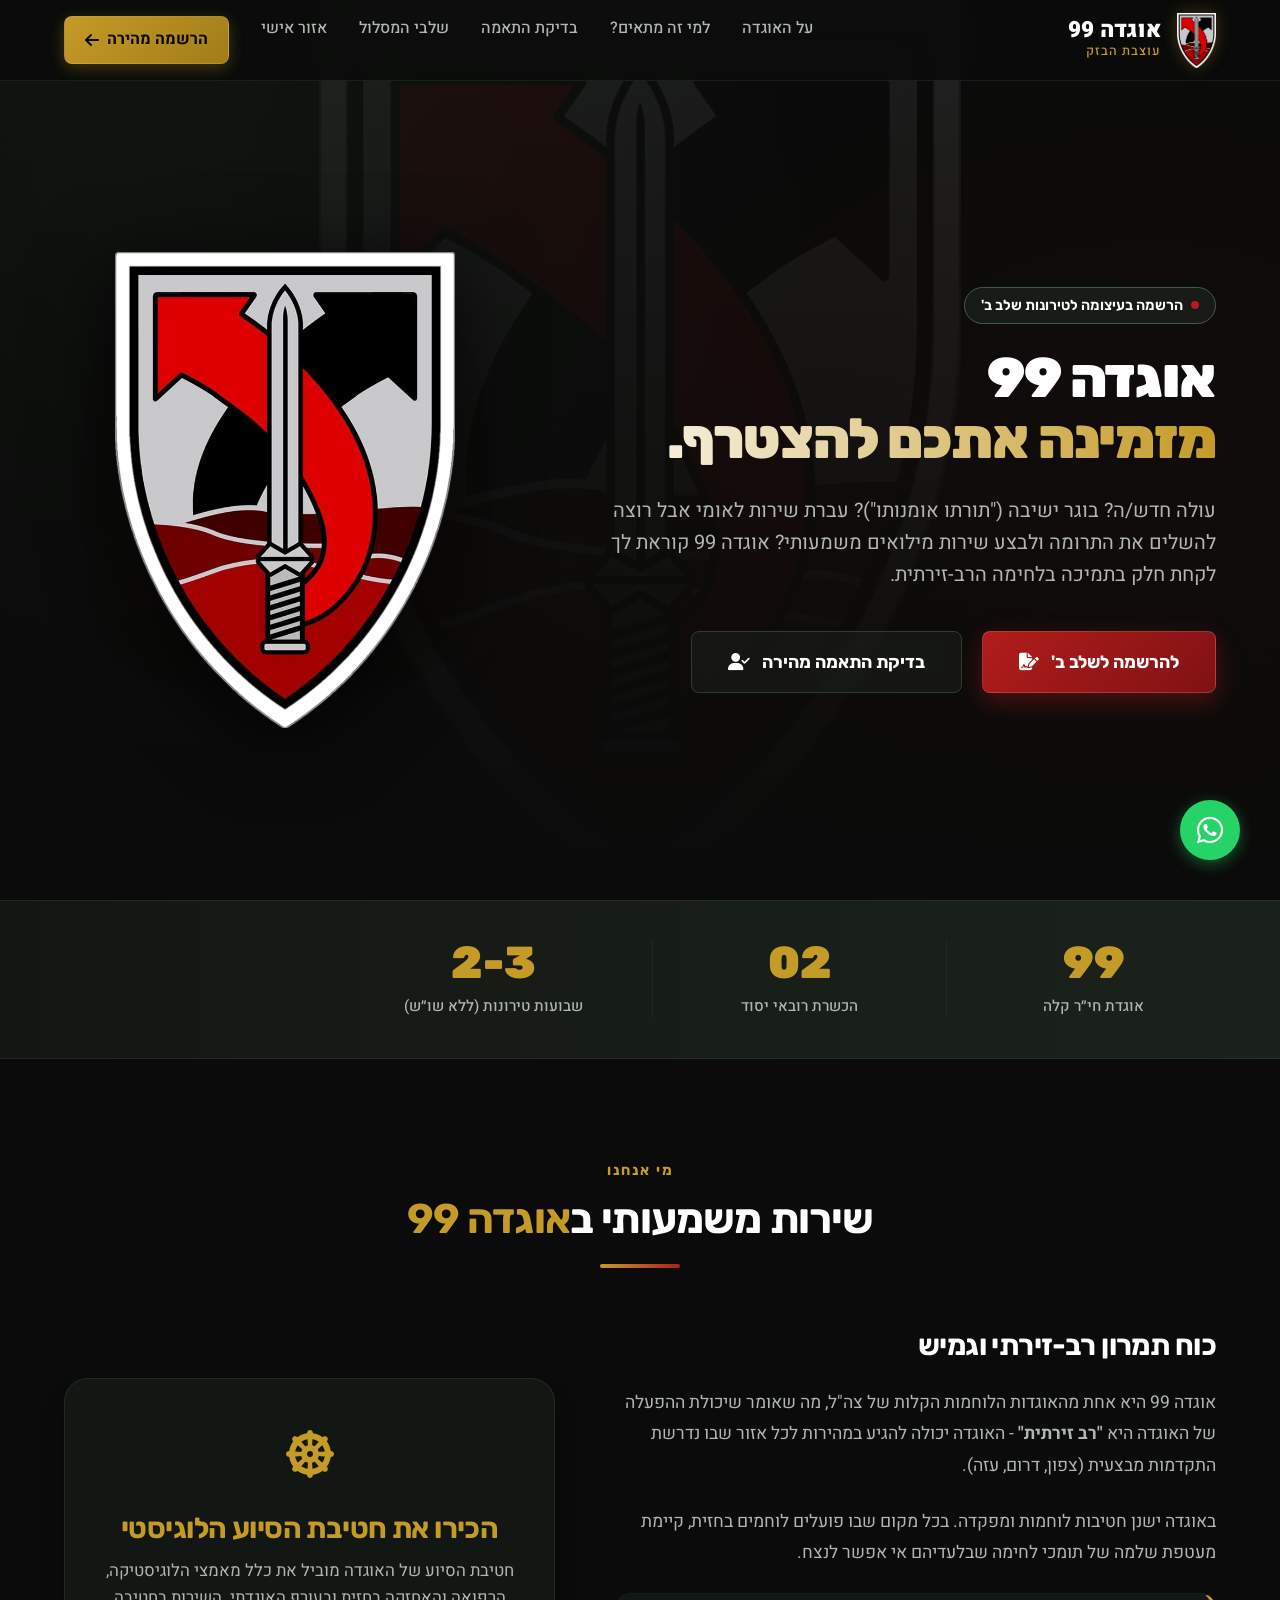
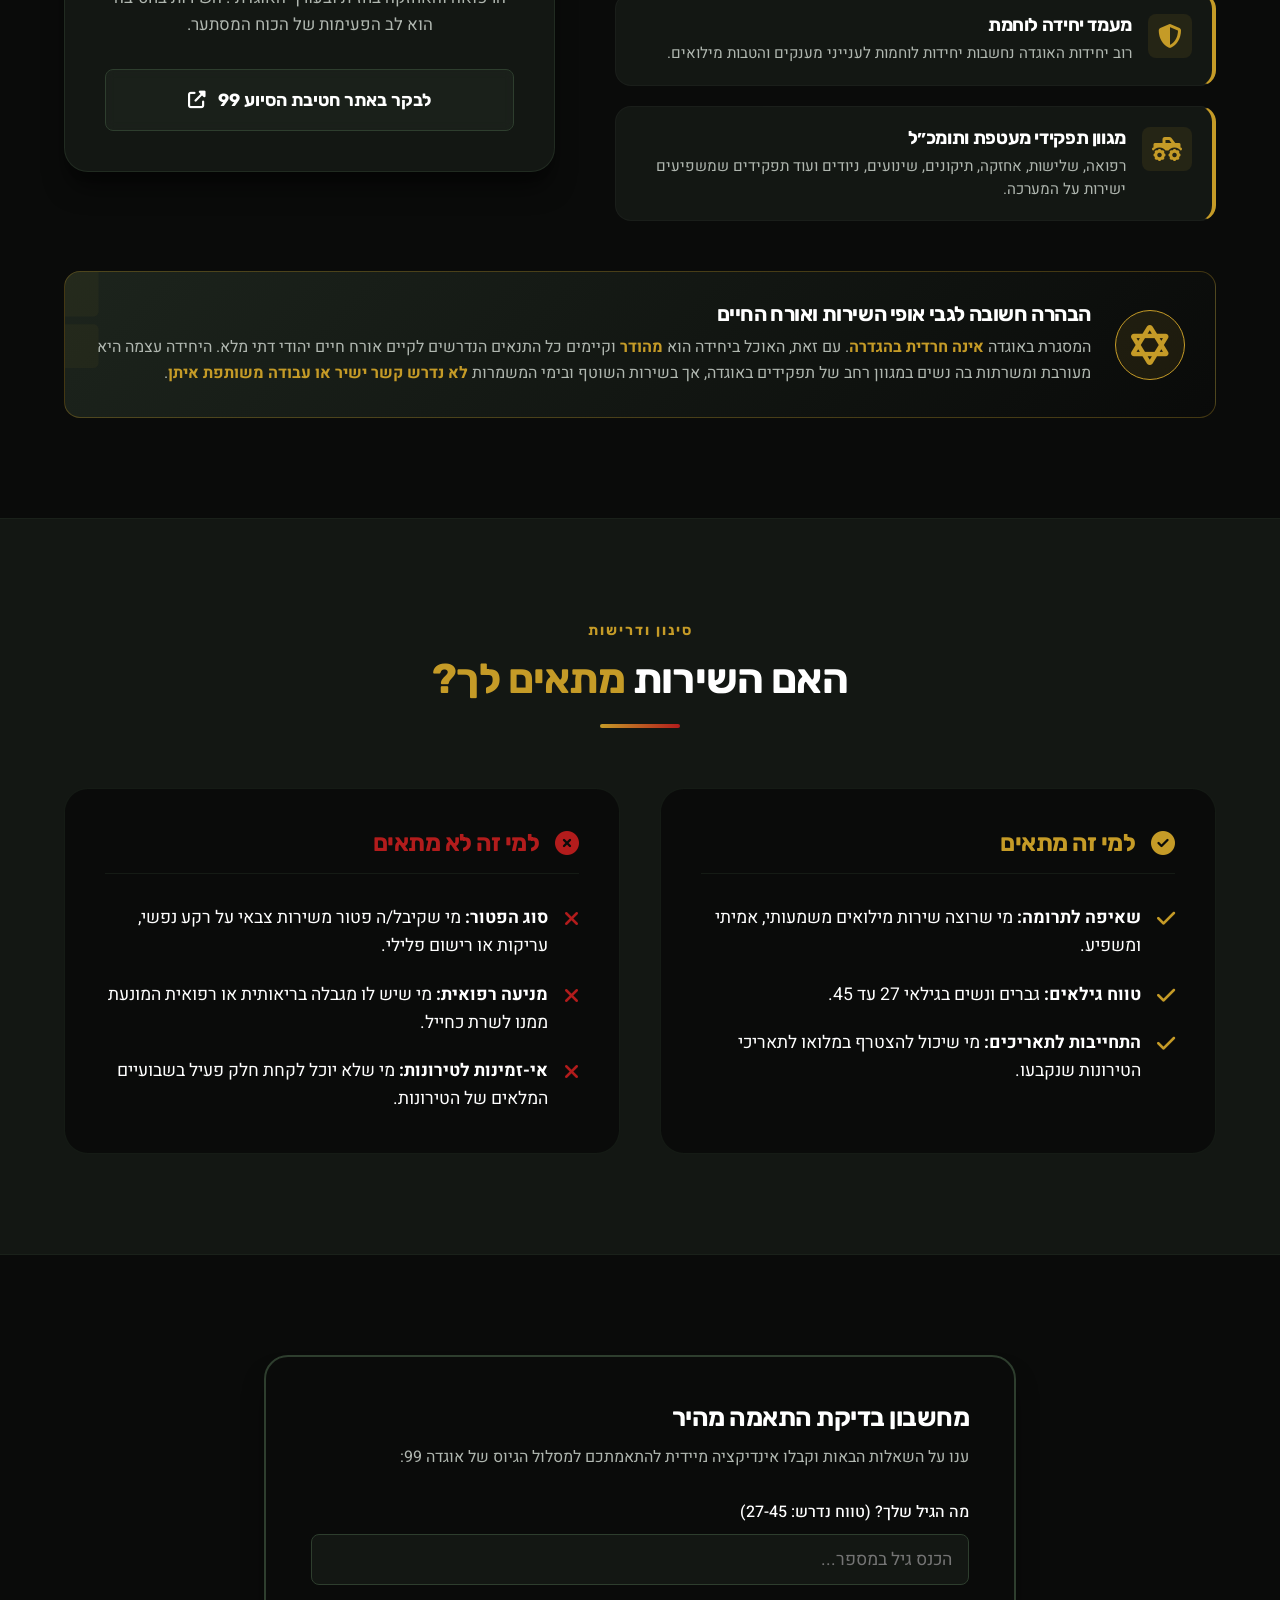
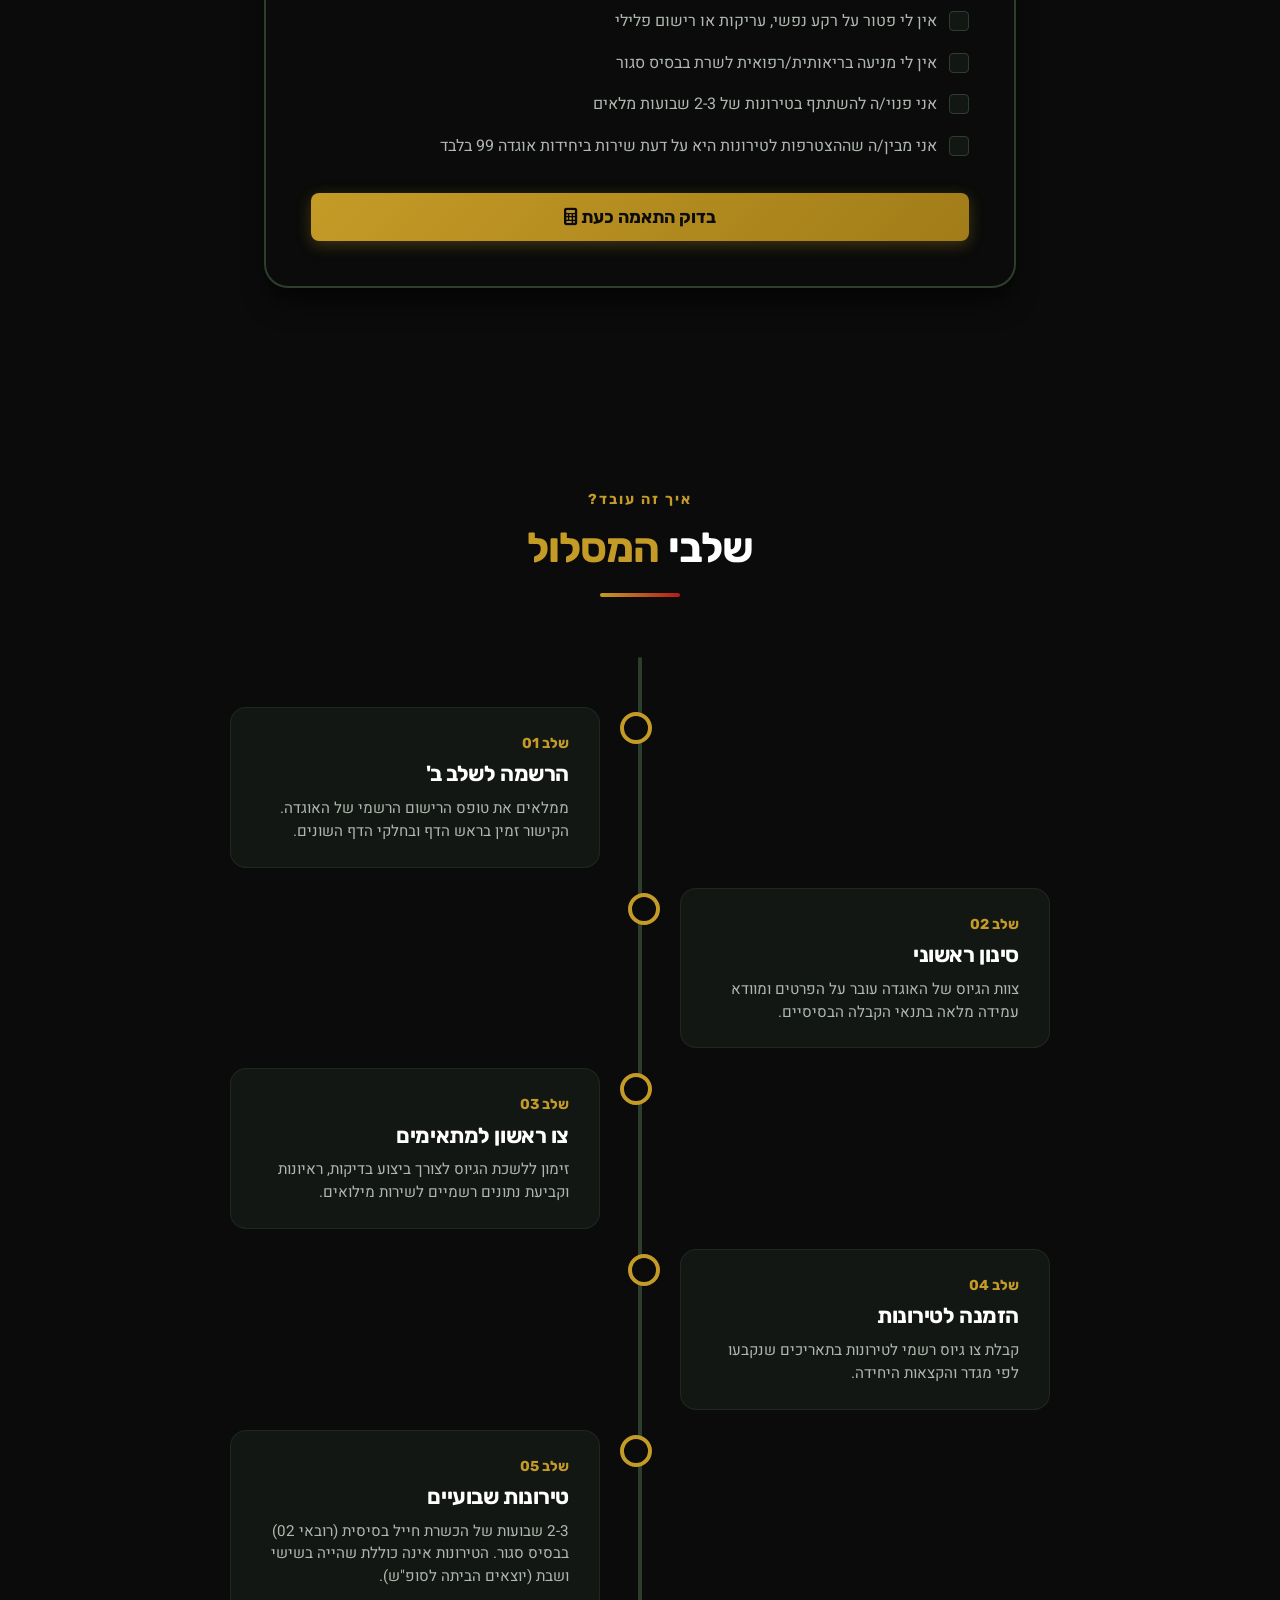
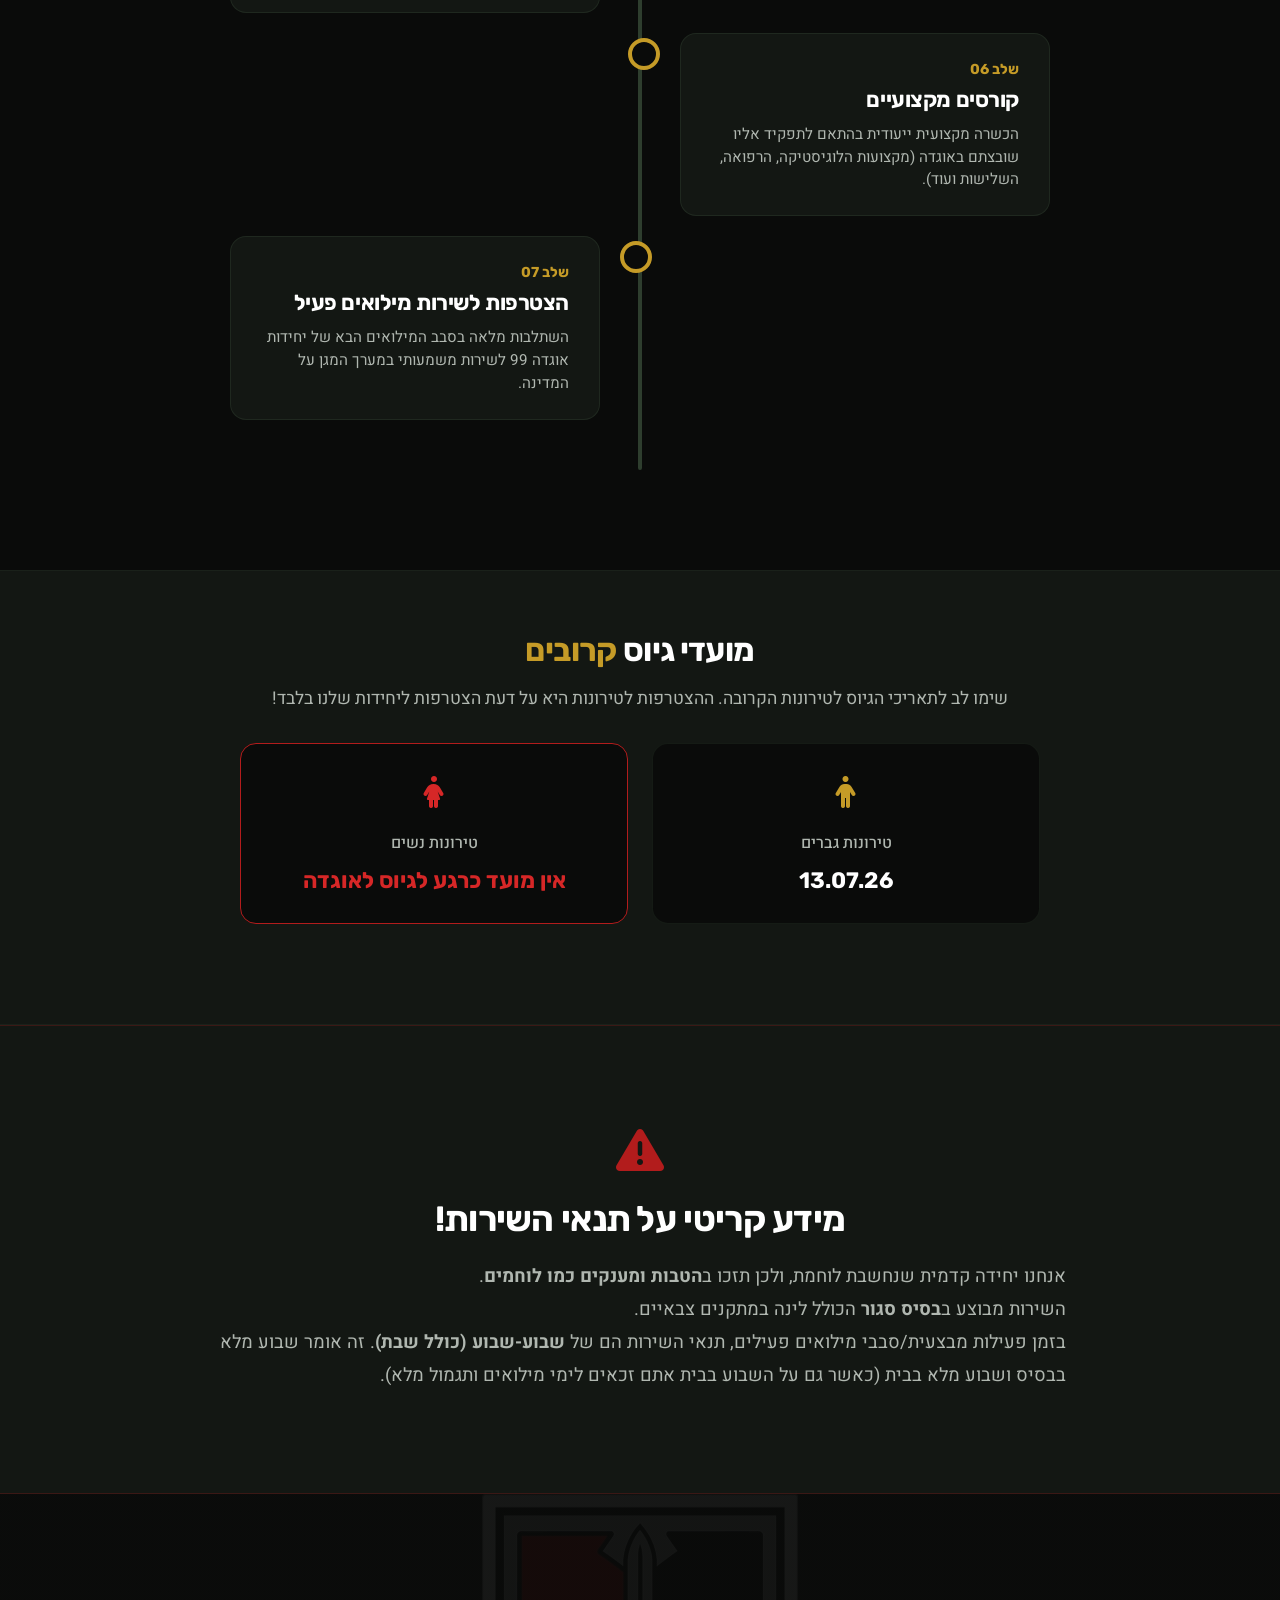
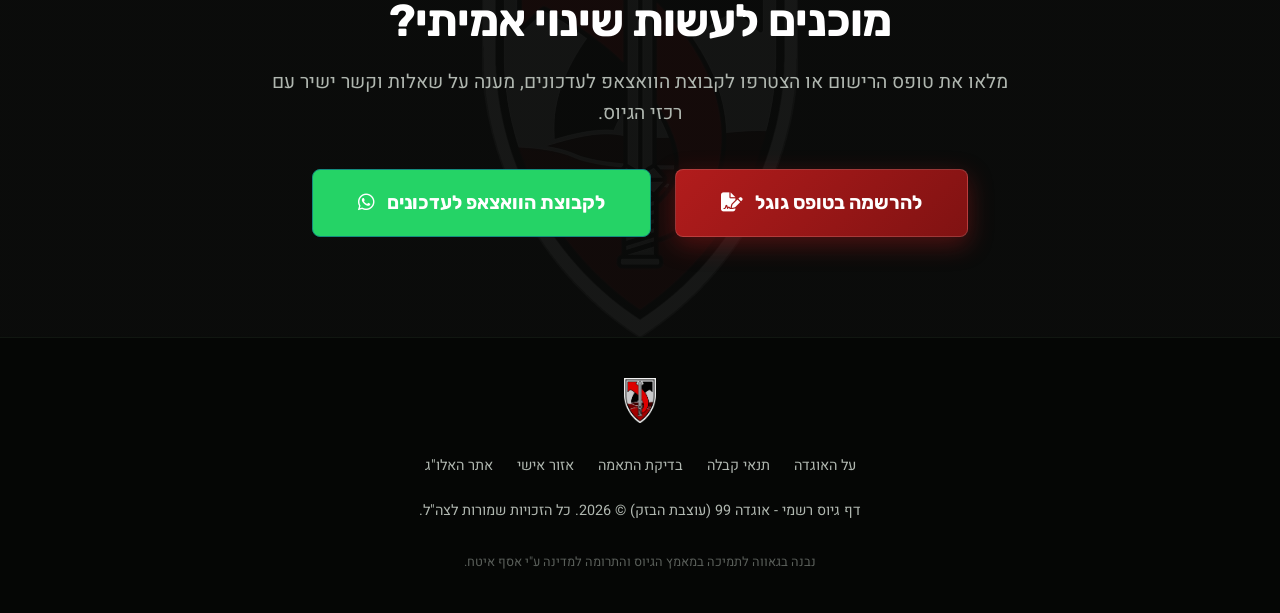
==== index.html @ 3930560d "Initial commit" ====
<!DOCTYPE html>
<html lang="he" dir="rtl">

<head>
  <meta charset="UTF-8">
  <meta name="viewport" content="width=device-width, initial-scale=1.0">
  <title>הצטרפו לאוגדה 99 | גיוס שלב ב' ומילואים משמעותיים</title>

  <!-- SEO Meta Tags -->
  <meta name="description"
    content="אוגדה 99 (עוצבת הבזק) מזמינה עולים חדשים, בוגרי ישיבות ואנשי שירות לאומי לשירות מילואים משמעותי ותורם. הצטרפו לטירונות שלב ב' והשתלבו במערך הלוגיסטי ביחידות הקדמיות.">
  <meta name="keywords"
    content="אוגדה 99, גיוס שלב ב, עוצבת הבזק, מילואים, שלב ב, אלוג 99, אגד לוגיסטי, גיוס מילואים, בוגרי ישיבות, עולים חדשים">
  <meta name="author" content="אוגדה 99 - צה״ל">

  <!-- Open Graph / Facebook -->
  <meta property="og:type" content="website">
  <meta property="og:title" content="הצטרפו לאוגדה 99 | גיוס שלב ב' ומילואים">
  <meta property="og:description"
    content="עולה חדש/ה? בוגר ישיבה? שירות מילואים משמעותי באחת האוגדות הלוחמות והרב-זירתיות המובילות בצה״ל.">
  <meta property="og:image" content="logo.png">

  <!-- CSS Stylesheets -->
  <link rel="stylesheet" href="style.css">

  <!-- FontAwesome Icons for modern tactical graphics -->
  <link rel="stylesheet" href="https://cdnjs.cloudflare.com/ajax/libs/font-awesome/6.4.0/css/all.min.css">

  <!-- Logo Favicon -->
  <link rel="icon" type="image/png" href="logo.png">
</head>

<body>

  <!-- Floating WhatsApp Widget -->
  <a href="https://chat.whatsapp.com/LMHQzzmi4phFQtlLQSLyyt" class="whatsapp-float" target="_blank"
    title="הצטרפו לקבוצת הוואצאפ" id="whatsapp-floating-btn">
    <i class="fab fa-whatsapp"></i>
  </a>

  <!-- Header & Navigation -->
  <header id="header">
    <div class="container nav-container">
      <div class="logo-wrapper">
        <img src="logo.png" alt="לוגו אוגדה 99" class="logo-img">
        <div class="logo-text">
          <span class="logo-title">אוגדה 99</span>
          <span class="logo-subtitle">עוצבת הבזק</span>
        </div>
      </div>

      <button class="nav-toggle" id="nav-toggle" aria-label="תפריט ניווט">
        <span></span>
        <span></span>
        <span></span>
      </button>

      <ul class="nav-menu" id="nav-menu">
        <li><a href="#about" class="nav-link">על האוגדה</a></li>
        <li><a href="#eligibility" class="nav-link">למי זה מתאים?</a></li>
        <li><a href="#checker" class="nav-link">בדיקת התאמה</a></li>
        <li><a href="#timeline" class="nav-link">שלבי המסלול</a></li>
        <li><a href="personal.html" class="nav-link">אזור אישי</a></li>
        <li><a href="https://docs.google.com/forms/d/1YCV9Hp1XuppwhIbYarB6UV4nIiXpUxnxAxlByIyOrrk/viewform"
            target="_blank" class="nav-cta" id="nav-cta-btn">הרשמה מהירה <i class="fas fa-arrow-left"
              style="margin-right: 8px;"></i></a></li>
      </ul>
    </div>
  </header>

  <!-- Hero Section -->
  <section class="hero" id="hero">
    <div class="container hero-grid">
      <div class="hero-content">
        <div class="badge">
          <span class="badge-dot"></span>
          <span>הרשמה בעיצומה לטירונות שלב ב'</span>
        </div>
        <h1 class="hero-title">
          אוגדה 99 <span>מזמינה אתכם להצטרף.</span>
        </h1>
        <p class="hero-description">
          עולה חדש/ה? בוגר ישיבה ("תורתו אומנותו")? עברת שירות לאומי אבל רוצה להשלים את התרומה ולבצע שירות מילואים
          משמעותי? אוגדה 99 קוראת לך לקחת חלק בתמיכה בלחימה הרב-זירתית.
        </p>
        <div class="hero-ctas">
          <a href="https://docs.google.com/forms/d/1YCV9Hp1XuppwhIbYarB6UV4nIiXpUxnxAxlByIyOrrk/viewform"
            target="_blank" class="btn btn-primary" id="hero-submit-btn">
            להרשמה לשלב ב' <i class="fas fa-file-signature"></i>
          </a>
          <a href="#checker" class="btn btn-secondary" id="hero-check-btn">
            בדיקת התאמה מהירה <i class="fas fa-user-check"></i>
          </a>
        </div>
      </div>
      <div class="hero-visual">
        <div class="hero-shield-glow"></div>
        <img src="logo.png" alt="סמל אוגדה 99" class="hero-logo">
      </div>
    </div>
  </section>

  <!-- Stats Ribbon -->
  <section class="stats-ribbon">
    <div class="container stats-grid">
      <div class="stat-card">
        <div class="stat-number">99</div>
        <div class="stat-label">אוגדת חי״ר קלה</div>
      </div>
      <div class="stat-card">
        <div class="stat-number">02</div>
        <div class="stat-label">הכשרת רובאי יסוד</div>
      </div>
      <div class="stat-card">
        <div class="stat-number">2-3</div>
        <div class="stat-label">שבועות טירונות (ללא שו״ש)</div>
      </div>
    </div>
  </section>

  <!-- About Section -->
  <section class="about section" id="about">
    <div class="container">
      <div class="section-title-wrapper">
        <span class="section-subtitle">מי אנחנו</span>
        <h2 class="section-title">שירות משמעותי ב<span>אוגדה 99</span></h2>
        <div class="section-title-line"></div>
      </div>

      <div class="about-grid">
        <div class="about-text">
          <h3>כוח תמרון רב-זירתי וגמיש</h3>
          <p>
            אוגדה 99 היא אחת מהאוגדות הלוחמות הקלות של צה"ל, מה שאומר שיכולת ההפעלה של האוגדה היא <strong>"רב
              זירתית"</strong> - האוגדה יכולה להגיע במהירות לכל אזור שבו נדרשת התקדמות מבצעית (צפון, דרום, עזה).
          </p>
          <p>
            באוגדה ישנן חטיבות לוחמות ומפקדה. בכל מקום שבו פועלים לוחמים בחזית, קיימת מעטפת שלמה של תומכי לחימה שבלעדיהם
            אי אפשר לנצח.
          </p>

          <div class="about-features">
            <div class="about-feature-item">
              <div class="feature-icon-wrapper">
                <i class="fas fa-shield-halved"></i>
              </div>
              <div class="feature-text">
                <h4>מעמד יחידה לוחמת</h4>
                <p>רוב יחידות האוגדה נחשבות יחידות לוחמות לענייני מענקים והטבות מילואים.</p>
              </div>
            </div>

            <div class="about-feature-item">
              <div class="feature-icon-wrapper">
                <i class="fas fa-truck-monster"></i>
              </div>
              <div class="feature-text">
                <h4>מגוון תפקידי מעטפת ותומכ״ל</h4>
                <p>רפואה, שלישות, אחזקה, תיקונים, שינועים, ניודים ועוד תפקידים שמשפיעים ישירות על המערכה.</p>
              </div>
            </div>
          </div>
        </div>

        <div class="about-visual">
          <div class="alog-card">
            <span class="alog-badge"><i class="fas fa-dharmachakra" style="color: var(--color-gold);"></i></span>
            <h3>הכירו את חטיבת הסיוע הלוגיסטי</h3>
            <p>
              חטיבת הסיוע של האוגדה מוביל את כלל מאמצי הלוגיסטיקה, הרפואה והאחזקה בחזית ובעורף האוגדתי.
              השירות בחטיבה הוא לב הפעימות של הכוח המסתער.
            </p>
            <a href="https://www.alog99.com/" target="_blank" class="btn btn-secondary" style="width: 100%;"
              id="alog-link-btn">
              לבקר באתר חטיבת הסיוע 99 <i class="fas fa-external-link-alt"></i>
            </a>
          </div>
        </div>
      </div>

      <!-- Service Conditions Highlight Banner -->
      <div class="service-info-banner" id="conditions">
        <div class="service-info-grid">
          <div class="service-info-icon">
            <i class="fas fa-star-of-david"></i>
          </div>
          <div class="service-info-text">
            <h4>הבהרה חשובה לגבי אופי השירות ואורח החיים</h4>
            <p>
              המסגרת באוגדה <strong>אינה חרדית בהגדרה</strong>. עם זאת, האוכל ביחידה הוא <strong>מהודר</strong> וקיימים
              כל התנאים הנדרשים לקיים אורח חיים יהודי דתי מלא.
              היחידה עצמה היא מעורבת ומשרתות בה נשים במגוון רחב של תפקידים באוגדה, אך בשירות השוטף ובימי המשמרות
              <strong>לא נדרש קשר ישיר או עבודה משותפת איתן</strong>.
            </p>
          </div>
        </div>
      </div>

    </div>
  </section>

  <!-- Eligibility Criteria Section -->
  <section class="eligibility section" id="eligibility">
    <div class="container">
      <div class="section-title-wrapper">
        <span class="section-subtitle">סינון ודרישות</span>
        <h2 class="section-title">האם השירות <span>מתאים לך?</span></h2>
        <div class="section-title-line"></div>
      </div>

      <div class="eligibility-grid">
        <!-- Fit Box -->
        <div class="criteria-box fit">
          <h3 class="criteria-title fit">
            <i class="fas fa-check-circle"></i> למי זה מתאים
          </h3>
          <ul class="criteria-list">
            <li class="criteria-item">
              <span class="criteria-icon"><i class="fas fa-check"></i></span>
              <div>
                <strong>שאיפה לתרומה:</strong> מי שרוצה שירות מילואים משמעותי, אמיתי ומשפיע.
              </div>
            </li>
            <li class="criteria-item">
              <span class="criteria-icon"><i class="fas fa-check"></i></span>
              <div>
                <strong>טווח גילאים:</strong> גברים ונשים בגילאי 27 עד 45.
              </div>
            </li>
            <li class="criteria-item">
              <span class="criteria-icon"><i class="fas fa-check"></i></span>
              <div>
                <strong>התחייבות לתאריכים:</strong> מי שיכול להצטרף במלואו לתאריכי הטירונות שנקבעו.
              </div>
            </li>
          </ul>
        </div>

        <!-- Unfit Box -->
        <div class="criteria-box unfit">
          <h3 class="criteria-title unfit">
            <i class="fas fa-times-circle"></i> למי זה לא מתאים
          </h3>
          <ul class="criteria-list">
            <li class="criteria-item">
              <span class="criteria-icon"><i class="fas fa-times"></i></span>
              <div>
                <strong>סוג הפטור:</strong> מי שקיבל/ה פטור משירות צבאי על רקע נפשי, עריקות או רישום פלילי.
              </div>
            </li>
            <li class="criteria-item">
              <span class="criteria-icon"><i class="fas fa-times"></i></span>
              <div>
                <strong>מניעה רפואית:</strong> מי שיש לו מגבלה בריאותית או רפואית המונעת ממנו לשרת כחייל.
              </div>
            </li>
            <li class="criteria-item">
              <span class="criteria-icon"><i class="fas fa-times"></i></span>
              <div>
                <strong>אי-זמינות לטירונות:</strong> מי שלא יוכל לקחת חלק פעיל בשבועיים המלאים של הטירונות.
              </div>
            </li>
          </ul>
        </div>
      </div>
    </div>
  </section>

  <!-- Interactive Checker Section -->
  <section class="section" id="checker">
    <div class="container" style="max-width: 800px;">
      <div class="checker-box" id="eligibility-checker">
        <h3 class="checker-title">מחשבון בדיקת התאמה מהיר</h3>
        <p class="checker-intro text-muted">ענו על השאלות הבאות וקבלו אינדיקציה מיידית להתאמתכם למסלול הגיוס של אוגדה
          99:</p>

        <form class="checker-form" id="checker-form" onsubmit="event.preventDefault();">
          <div class="form-group">
            <label for="user-age" class="form-label">מה הגיל שלך? (טווח נדרש: 27-45)</label>
            <input type="number" id="user-age" class="form-input-number" min="18" max="70"
              placeholder="הכנס גיל במספר..." required>
          </div>

          <div class="checkbox-group">
            <label class="checkbox-label">
              <input type="checkbox" id="check-mental-exemption">
              <span class="checkbox-custom"></span>
              <span>אין לי פטור על רקע נפשי, עריקות או רישום פלילי</span>
            </label>

            <label class="checkbox-label">
              <input type="checkbox" id="check-health">
              <span class="checkbox-custom"></span>
              <span>אין לי מניעה בריאותית/רפואית לשרת בבסיס סגור</span>
            </label>

            <label class="checkbox-label">
              <input type="checkbox" id="check-dates">
              <span class="checkbox-custom"></span>
              <span>אני פנוי/ה להשתתף בטירונות של 2-3 שבועות מלאים</span>
            </label>

            <label class="checkbox-label">
              <input type="checkbox" id="check-loyalty">
              <span class="checkbox-custom"></span>
              <span>אני מבין/ה שההצטרפות לטירונות היא על דעת שירות ביחידות אוגדה 99 בלבד</span>
            </label>
          </div>

          <button type="submit" class="checker-btn" id="checker-submit-btn">בדוק התאמה כעת <i
              class="fas fa-calculator"></i></button>
        </form>

        <!-- Results Blocks -->
        <div class="checker-result eligible" id="result-eligible">
          <div class="result-title"><i class="fas fa-trophy" style="color: var(--color-gold); margin-left: 8px;"></i>
            נמצאת מתאים/ה עקרונית!</div>
          <p class="result-desc">על פי הנתונים שהזנת, הנך עומד/ת בתנאי הסף הראשוניים של אוגדה 99. אנו מזמינים אותך להגיש
            מועמדות רשמית בטופס הרישום.</p>
          <a href="https://docs.google.com/forms/d/1YCV9Hp1XuppwhIbYarB6UV4nIiXpUxnxAxlByIyOrrk/viewform"
            target="_blank" class="result-cta">להרשמה בטופס גוגל <i class="fas fa-external-link-alt"
              style="margin-right: 6px;"></i></a>
        </div>

        <div class="checker-result not-eligible" id="result-not-eligible">
          <div class="result-title"><i class="fas fa-exclamation-triangle"
              style="color: var(--color-red); margin-left: 8px;"></i> אי התאמה לתנאי הסף</div>
          <p class="result-desc" id="not-eligible-reason">לצעירנו, אחד או יותר מהנתונים שהזנת אינו תואם את דרישות הסף של
            אוגדה 99 למסלול זה.</p>
        </div>
      </div>
    </div>
  </section>

  <!-- Timeline Section -->
  <section class="timeline-section section" id="timeline">
    <div class="container">
      <div class="section-title-wrapper">
        <span class="section-subtitle">איך זה עובד?</span>
        <h2 class="section-title">שלבי <span>המסלול</span></h2>
        <div class="section-title-line"></div>
      </div>

      <div class="timeline">
        <!-- Step 1 -->
        <div class="timeline-container right">
          <div class="timeline-content">
            <div class="timeline-step">שלב 01</div>
            <h3>הרשמה לשלב ב'</h3>
            <p>ממלאים את טופס הרישום הרשמי של האוגדה. הקישור זמין בראש הדף ובחלקי הדף השונים.</p>
          </div>
        </div>

        <!-- Step 2 -->
        <div class="timeline-container left">
          <div class="timeline-content">
            <div class="timeline-step">שלב 02</div>
            <h3>סינון ראשוני</h3>
            <p>צוות הגיוס של האוגדה עובר על הפרטים ומוודא עמידה מלאה בתנאי הקבלה הבסיסיים.</p>
          </div>
        </div>

        <!-- Step 3 -->
        <div class="timeline-container right">
          <div class="timeline-content">
            <div class="timeline-step">שלב 03</div>
            <h3>צו ראשון למתאימים</h3>
            <p>זימון ללשכת הגיוס לצורך ביצוע בדיקות, ראיונות וקביעת נתונים רשמיים לשירות מילואים.</p>
          </div>
        </div>

        <!-- Step 4 -->
        <div class="timeline-container left">
          <div class="timeline-content">
            <div class="timeline-step">שלב 04</div>
            <h3>הזמנה לטירונות</h3>
            <p>קבלת צו גיוס רשמי לטירונות בתאריכים שנקבעו לפי מגדר והקצאות היחידה.</p>
          </div>
        </div>

        <!-- Step 5 -->
        <div class="timeline-container right">
          <div class="timeline-content">
            <div class="timeline-step">שלב 05</div>
            <h3>טירונות שבועיים</h3>
            <p>2-3 שבועות של הכשרת חייל בסיסית (רובאי 02) בבסיס סגור. הטירונות אינה כוללת שהייה בשישי ושבת (יוצאים הביתה
              לסופ"ש).</p>
          </div>
        </div>

        <!-- Step 6 -->
        <div class="timeline-container left">
          <div class="timeline-content">
            <div class="timeline-step">שלב 06</div>
            <h3>קורסים מקצועיים</h3>
            <p>הכשרה מקצועית ייעודית בהתאם לתפקיד אליו שובצתם באוגדה (מקצועות הלוגיסטיקה, הרפואה, השלישות ועוד).</p>
          </div>
        </div>

        <!-- Step 7 -->
        <div class="timeline-container right">
          <div class="timeline-content">
            <div class="timeline-step">שלב 07</div>
            <h3>הצטרפות לשירות מילואים פעיל</h3>
            <p>השתלבות מלאה בסבב המילואים הבא של יחידות אוגדה 99 לשירות משמעותי במערך המגן על המדינה.</p>
          </div>
        </div>
      </div>
    </div>
  </section>

  <!-- Action Info Block -->
  <section class="action-info">
    <div class="container">
      <div class="action-card">
        <h2 class="action-title">מועדי גיוס <span>קרובים</span></h2>
        <p class="action-desc">שימו לב לתאריכי הגיוס לטירונות הקרובה. ההצטרפות לטירונות היא על דעת הצטרפות ליחידות שלנו
          בלבד!</p>

        <div class="dates-grid">
          <div class="date-box">
            <span class="date-icon"><i class="fas fa-person" style="color: var(--color-gold);"></i></span>
            <div class="date-title">טירונות גברים</div>
            <div class="date-value">13.07.26</div>
          </div>

          <div class="date-box highlight">
            <span class="date-icon"><i class="fas fa-person-dress" style="color: var(--color-red-hover);"></i></span>
            <div class="date-title">טירונות נשים</div>
            <div class="date-value"> אין מועד כרגע לגיוס לאוגדה</div>
          </div>
        </div>
      </div>
    </div>
  </section>

  <!-- Critical Banner -->
  <section class="section"
    style="background-color: var(--bg-secondary); border-top: 1px solid rgba(178,28,28,0.25); border-bottom: 1px solid rgba(178,28,28,0.25);">
    <div class="container" style="max-width: 900px; text-align: center;">
      <i class="fas fa-exclamation-triangle" style="font-size: 3rem; color: var(--color-red); margin-bottom: 24px;"></i>
      <h2 style="font-size: 2.2rem; color: var(--text-primary); margin-bottom: 20px; font-family: var(--font-display);">
        מידע קריטי על תנאי השירות!</h2>
      <p style="font-size: 1.15rem; color: var(--text-muted); line-height: 1.8; text-align: right; margin-bottom: 0;">
        אנחנו יחידה קדמית שנחשבת לוחמת, ולכן תזכו ב<strong>הטבות ומענקים כמו לוחמים</strong>. <br>
        השירות מבוצע ב<strong>בסיס סגור</strong> הכולל לינה במתקנים צבאיים.<br>
        בזמן פעילות מבצעית/סבבי מילואים פעילים, תנאי השירות הם של <strong>שבוע-שבוע (כולל שבת)</strong>. זה אומר שבוע
        מלא בבסיס ושבוע מלא בבית (כאשר גם על השבוע בבית אתם זכאים לימי מילואים ותגמול מלא).
      </p>
    </div>
  </section>

  <!-- Final CTA Section -->
  <section class="cta-section" id="register">
    <div class="container">
      <div class="cta-box">
        <h2>מוכנים לעשות שינוי אמיתי?</h2>
        <p>מלאו את טופס הרישום או הצטרפו לקבוצת הוואצאפ לעדכונים, מענה על שאלות וקשר ישיר עם רכזי הגיוס.</p>
        <div class="cta-buttons">
          <a href="https://docs.google.com/forms/d/1YCV9Hp1XuppwhIbYarB6UV4nIiXpUxnxAxlByIyOrrk/viewform"
            target="_blank" class="btn btn-primary" style="font-size: 1.2rem; padding: 18px 45px;"
            id="final-submit-btn">
            להרשמה בטופס גוגל <i class="fas fa-file-signature"></i>
          </a>
          <a href="https://chat.whatsapp.com/LMHQzzmi4phFQtlLQSLyyt" target="_blank" class="btn btn-secondary"
            style="font-size: 1.2rem; padding: 18px 45px; background-color: #25d366; border-color: #128c7e;"
            id="final-whatsapp-btn">
            לקבוצת הוואצאפ לעדכונים <i class="fab fa-whatsapp"></i>
          </a>
        </div>
      </div>
    </div>
  </section>

  <!-- Footer -->
  <footer>
    <div class="container footer-content">
      <img src="logo.png" alt="לוגו אוגדה 99" class="footer-logo">
      <ul class="footer-links">
        <li><a href="#about" class="footer-link">על האוגדה</a></li>
        <li><a href="#eligibility" class="footer-link">תנאי קבלה</a></li>
        <li><a href="#checker" class="footer-link">בדיקת התאמה</a></li>
        <li><a href="personal.html" class="footer-link">אזור אישי</a></li>
        <li><a href="https://www.alog99.com/" target="_blank" class="footer-link">אתר האלו"ג</a></li>
      </ul>
      <div class="footer-text">
        דף גיוס רשמי - אוגדה 99 (עוצבת הבזק) &copy; 2026. כל הזכויות שמורות לצה"ל.
      </div>
      <div class="footer-copyright">
        נבנה בגאווה לתמיכה במאמץ הגיוס והתרומה למדינה ע"י אסף איטח.
      </div>
    </div>
  </footer>

  <!-- Scripts -->
  <script src="app.js"></script>
</body>

</html>
---- style.css ----
@import url('https://fonts.googleapis.com/css2?family=Heebo:wght@300;400;500;700;900&family=Rubik:wght@300;400;500;600;700;900&display=swap');

/* CSS Variables for Premium Design System */
:root {
  --bg-primary: #0a0b0a;
  --bg-secondary: #131713;
  --bg-tertiary: #1b221b;
  
  --color-green-dark: #1b261b;
  --color-green-medium: #2e3e2e;
  --color-green-light: #445b44;
  --color-green-glow: rgba(68, 91, 68, 0.4);
  
  --color-gold: #c59b27;
  --color-gold-hover: #e5b839;
  --color-gold-glow: rgba(197, 155, 39, 0.3);
  
  --color-red: #b21c1c;
  --color-red-hover: #d62727;
  --color-red-glow: rgba(178, 28, 28, 0.4);
  
  --text-primary: #ffffff;
  --text-muted: #b0b7b0;
  --text-dark: #0a0b0a;
  
  --font-primary: 'Heebo', sans-serif;
  --font-display: 'Rubik', sans-serif;
  
  --border-radius-sm: 8px;
  --border-radius-md: 16px;
  --border-radius-lg: 24px;
  
  --transition-fast: 0.2s ease;
  --transition-smooth: 0.3s cubic-bezier(0.4, 0, 0.2, 1);
  --transition-slow: 0.5s cubic-bezier(0.4, 0, 0.2, 1);
  
  --shadow-sm: 0 4px 6px -1px rgba(0, 0, 0, 0.1), 0 2px 4px -1px rgba(0, 0, 0, 0.06);
  --shadow-md: 0 10px 15px -3px rgba(0, 0, 0, 0.3), 0 4px 6px -2px rgba(0, 0, 0, 0.05);
  --shadow-lg: 0 20px 25px -5px rgba(0, 0, 0, 0.5), 0 10px 10px -5px rgba(0, 0, 0, 0.04);
}

/* Reset and Base Styles */
* {
  margin: 0;
  padding: 0;
  box-sizing: border-box;
}

html {
  scroll-behavior: smooth;
  font-size: 16px;
}

body {
  font-family: var(--font-primary);
  background-color: var(--bg-primary);
  color: var(--text-primary);
  direction: rtl;
  text-align: right;
  overflow-x: hidden;
  line-height: 1.6;
}

/* Typography */
h1, h2, h3, h4, h5, h6 {
  font-family: var(--font-display);
  font-weight: 700;
  letter-spacing: -0.02em;
  line-height: 1.2;
}

p {
  color: var(--text-muted);
}

a {
  color: inherit;
  text-decoration: none;
  transition: var(--transition-fast);
}

/* Layout Elements */
.container {
  width: 100%;
  max-width: 1200px;
  margin: 0 auto;
  padding: 0 24px;
}

/* Header & Navigation */
header {
  position: fixed;
  top: 0;
  left: 0;
  width: 100%;
  z-index: 1000;
  background-color: rgba(10, 11, 10, 0.85);
  backdrop-filter: blur(12px);
  border-bottom: 1px solid rgba(68, 91, 68, 0.25);
  transition: var(--transition-smooth);
}

header.scrolled {
  padding: 8px 0;
  box-shadow: 0 10px 30px rgba(0, 0, 0, 0.5);
  border-bottom-color: rgba(197, 155, 39, 0.3);
}

.nav-container {
  display: flex;
  justify-content: space-between;
  align-items: center;
  height: 80px;
}

.logo-wrapper {
  display: flex;
  align-items: center;
  gap: 16px;
}

.logo-img {
  height: 55px;
  width: auto;
  filter: drop-shadow(0 0 8px rgba(197, 155, 39, 0.3));
  transition: var(--transition-smooth);
}

header.scrolled .logo-img {
  height: 45px;
}

.logo-text {
  display: flex;
  flex-direction: column;
}

.logo-title {
  font-size: 1.4rem;
  font-weight: 900;
  color: var(--text-primary);
  line-height: 1;
}

.logo-subtitle {
  font-size: 0.8rem;
  font-weight: 500;
  color: var(--color-gold);
  letter-spacing: 1px;
}

.nav-menu {
  display: flex;
  gap: 32px;
  list-style: none;
}

.nav-link {
  font-weight: 500;
  font-size: 1rem;
  color: var(--text-muted);
  position: relative;
  padding: 8px 0;
}

.nav-link:hover, .nav-link.active {
  color: var(--text-primary);
}

.nav-link::after {
  content: '';
  position: absolute;
  bottom: 0;
  left: 0;
  width: 0;
  height: 2px;
  background-color: var(--color-gold);
  transition: var(--transition-smooth);
}

.nav-link:hover::after, .nav-link.active::after {
  width: 100%;
}

.nav-cta {
  display: inline-flex;
  align-items: center;
  justify-content: center;
  background: linear-gradient(135deg, var(--color-gold), #a17c18);
  color: var(--text-dark);
  font-weight: 700;
  padding: 10px 20px;
  border-radius: var(--border-radius-sm);
  border: 1px solid rgba(255, 255, 255, 0.1);
  box-shadow: 0 4px 15px var(--color-gold-glow);
  transition: var(--transition-smooth);
}

.nav-cta:hover {
  transform: translateY(-2px);
  background: linear-gradient(135deg, var(--color-gold-hover), var(--color-gold));
  box-shadow: 0 6px 20px rgba(197, 155, 39, 0.5);
}

/* Mobile Nav Toggle */
.nav-toggle {
  display: none;
  flex-direction: column;
  gap: 6px;
  background: none;
  border: none;
  cursor: pointer;
  z-index: 1001;
}

.nav-toggle span {
  width: 30px;
  height: 3px;
  background-color: var(--text-primary);
  border-radius: 2px;
  transition: var(--transition-smooth);
}

/* Hero Section */
.hero {
  position: relative;
  padding: 180px 0 100px;
  min-height: 100vh;
  display: flex;
  align-items: center;
  background: 
    radial-gradient(circle at 10% 20%, rgba(30, 38, 30, 0.4) 0%, transparent 50%),
    radial-gradient(circle at 90% 80%, rgba(178, 28, 28, 0.1) 0%, transparent 50%),
    linear-gradient(rgba(10, 11, 10, 0.9), rgba(10, 11, 10, 0.95)),
    url('logo.png') no-repeat center center / contain;
  background-attachment: fixed;
  overflow: hidden;
}

.hero::before {
  content: '';
  position: absolute;
  top: 0;
  left: 0;
  width: 100%;
  height: 100%;
  background: linear-gradient(180deg, rgba(10,11,10,0) 0%, var(--bg-primary) 100%);
  pointer-events: none;
}

.hero-grid {
  display: grid;
  grid-template-columns: 1.2fr 0.8fr;
  gap: 48px;
  align-items: center;
}

.hero-content {
  position: relative;
  z-index: 10;
}

.badge {
  display: inline-flex;
  align-items: center;
  gap: 8px;
  background-color: rgba(68, 91, 68, 0.2);
  border: 1px solid var(--color-green-light);
  color: var(--text-primary);
  font-family: var(--font-display);
  font-weight: 600;
  font-size: 0.9rem;
  padding: 6px 16px;
  border-radius: 50px;
  margin-bottom: 24px;
}

.badge-dot {
  width: 8px;
  height: 8px;
  background-color: var(--color-red);
  border-radius: 50%;
  animation: pulse-red 2s infinite;
}

.hero-title {
  font-size: 3.5rem;
  font-weight: 900;
  color: var(--text-primary);
  margin-bottom: 24px;
  line-height: 1.1;
}

.hero-title span {
  display: block;
  background: linear-gradient(90deg, #ffffff, var(--color-gold));
  -webkit-background-clip: text;
  -webkit-text-fill-color: transparent;
}

.hero-description {
  font-size: 1.25rem;
  color: var(--text-muted);
  margin-bottom: 40px;
  max-width: 650px;
}

.hero-ctas {
  display: flex;
  gap: 20px;
  flex-wrap: wrap;
}

.btn {
  display: inline-flex;
  align-items: center;
  justify-content: center;
  gap: 12px;
  font-family: var(--font-display);
  font-size: 1.1rem;
  font-weight: 700;
  padding: 16px 36px;
  border-radius: var(--border-radius-sm);
  cursor: pointer;
  transition: var(--transition-smooth);
}

.btn-primary {
  background: linear-gradient(135deg, var(--color-red), #801212);
  color: var(--text-primary);
  border: 1px solid rgba(255, 255, 255, 0.15);
  box-shadow: 0 8px 25px var(--color-red-glow);
}

.btn-primary:hover {
  transform: translateY(-3px);
  background: linear-gradient(135deg, var(--color-red-hover), var(--color-red));
  box-shadow: 0 12px 30px rgba(178, 28, 28, 0.6);
}

.btn-secondary {
  background-color: rgba(68, 91, 68, 0.15);
  color: var(--text-primary);
  border: 1px solid var(--color-green-medium);
  backdrop-filter: blur(5px);
}

.btn-secondary:hover {
  transform: translateY(-3px);
  background-color: rgba(68, 91, 68, 0.3);
  border-color: var(--color-green-light);
  box-shadow: 0 8px 20px var(--color-green-glow);
}

.hero-visual {
  position: relative;
  display: flex;
  justify-content: center;
  align-items: center;
}

.hero-shield-glow {
  position: absolute;
  width: 320px;
  height: 320px;
  background: radial-gradient(circle, rgba(197, 155, 39, 0.15) 0%, rgba(178, 28, 28, 0.05) 50%, transparent 100%);
  filter: blur(30px);
  z-index: 1;
}

.hero-logo {
  max-width: 340px;
  width: 100%;
  height: auto;
  z-index: 2;
  filter: drop-shadow(0 15px 40px rgba(0,0,0,0.8));
  animation: float 6s ease-in-out infinite;
}

/* Stats Ribbon */
.stats-ribbon {
  background: linear-gradient(90deg, var(--bg-secondary) 0%, var(--bg-tertiary) 100%);
  border-top: 1px solid rgba(68, 91, 68, 0.25);
  border-bottom: 1px solid rgba(68, 91, 68, 0.25);
  padding: 40px 0;
}

.stats-grid {
  display: grid;
  grid-template-columns: repeat(4, 1fr);
  gap: 24px;
}

.stat-card {
  text-align: center;
  border-left: 1px solid rgba(68, 91, 68, 0.2);
  padding-left: 24px;
}

.stat-card:last-child {
  border-left: none;
  padding-left: 0;
}

.stat-number {
  font-family: var(--font-display);
  font-size: 2.8rem;
  font-weight: 900;
  color: var(--color-gold);
  line-height: 1;
  margin-bottom: 8px;
}

.stat-label {
  font-size: 0.95rem;
  color: var(--text-muted);
  font-weight: 500;
}

/* Sections Base Styling */
.section {
  padding: 100px 0;
}

.section-title-wrapper {
  text-align: center;
  margin-bottom: 60px;
  max-width: 750px;
  margin-left: auto;
  margin-right: auto;
}

.section-subtitle {
  color: var(--color-gold);
  font-family: var(--font-display);
  font-weight: 700;
  text-transform: uppercase;
  font-size: 0.9rem;
  letter-spacing: 2px;
  margin-bottom: 12px;
  display: block;
}

.section-title {
  font-size: 2.6rem;
  color: var(--text-primary);
  margin-bottom: 20px;
}

.section-title span {
  color: var(--color-gold);
}

.section-title-line {
  width: 80px;
  height: 4px;
  background: linear-gradient(90deg, var(--color-gold), var(--color-red));
  margin: 0 auto;
  border-radius: 2px;
}

/* About Section */
.about {
  background-color: var(--bg-primary);
}

.about-grid {
  display: grid;
  grid-template-columns: 1.1fr 0.9fr;
  gap: 60px;
  align-items: center;
}

.about-text h3 {
  font-size: 1.8rem;
  margin-bottom: 24px;
  color: var(--text-primary);
}

.about-text p {
  font-size: 1.1rem;
  margin-bottom: 24px;
  line-height: 1.8;
}

.about-features {
  display: flex;
  flex-direction: column;
  gap: 20px;
}

.about-feature-item {
  display: flex;
  gap: 16px;
  align-items: flex-start;
  background-color: var(--bg-secondary);
  padding: 20px;
  border-radius: var(--border-radius-md);
  border-right: 4px solid var(--color-gold);
  border-top: 1px solid rgba(255, 255, 255, 0.03);
  border-left: 1px solid rgba(255, 255, 255, 0.03);
  border-bottom: 1px solid rgba(255, 255, 255, 0.03);
  transition: var(--transition-smooth);
}

.about-feature-item:hover {
  transform: translateX(-5px);
  background-color: var(--bg-tertiary);
  border-right-color: var(--color-red);
}

.feature-icon-wrapper {
  background-color: rgba(197, 155, 39, 0.1);
  color: var(--color-gold);
  padding: 10px;
  border-radius: var(--border-radius-sm);
  display: flex;
  align-items: center;
  justify-content: center;
  font-size: 1.5rem;
}

.about-feature-item:hover .feature-icon-wrapper {
  background-color: rgba(178, 28, 28, 0.1);
  color: var(--color-red);
}

.feature-text h4 {
  font-size: 1.15rem;
  margin-bottom: 6px;
  color: var(--text-primary);
}

.feature-text p {
  font-size: 0.95rem;
  margin-bottom: 0;
  line-height: 1.5;
}

.about-visual {
  position: relative;
  background-color: var(--bg-secondary);
  border: 1px solid rgba(68, 91, 68, 0.3);
  padding: 40px;
  border-radius: var(--border-radius-lg);
  box-shadow: var(--shadow-lg);
}

.alog-card {
  text-align: center;
}

.alog-badge {
  font-size: 3rem;
  margin-bottom: 16px;
  display: inline-block;
  animation: pulse-green 3s infinite;
}

.alog-card h3 {
  font-size: 1.8rem;
  color: var(--color-gold);
  margin-bottom: 12px;
}

.alog-card p {
  font-size: 1.05rem;
  margin-bottom: 30px;
  line-height: 1.6;
}

/* Service Info Card */
.service-info-banner {
  background: linear-gradient(135deg, rgba(30, 38, 30, 0.95) 0%, rgba(10, 11, 10, 0.95) 100%);
  border: 1px solid rgba(197, 155, 39, 0.3);
  border-radius: var(--border-radius-md);
  padding: 30px;
  margin-top: 50px;
  position: relative;
  overflow: hidden;
}

.service-info-banner::before {
  content: '!';
  position: absolute;
  left: -20px;
  bottom: -40px;
  font-size: 12rem;
  font-weight: 900;
  color: rgba(197, 155, 39, 0.05);
  font-family: var(--font-display);
}

.service-info-grid {
  display: grid;
  grid-template-columns: auto 1fr;
  gap: 24px;
  align-items: center;
}

.service-info-icon {
  font-size: 2.5rem;
  color: var(--color-gold);
  background-color: rgba(197, 155, 39, 0.1);
  width: 70px;
  height: 70px;
  border-radius: 50%;
  display: flex;
  align-items: center;
  justify-content: center;
  border: 1px solid var(--color-gold);
}

.service-info-text h4 {
  font-size: 1.3rem;
  color: var(--text-primary);
  margin-bottom: 8px;
}

.service-info-text p {
  font-size: 1rem;
  color: var(--text-muted);
  line-height: 1.6;
}

.service-info-text strong {
  color: var(--color-gold);
}

/* Eligibility Checker Section */
.eligibility {
  background-color: var(--bg-secondary);
  border-top: 1px solid rgba(68, 91, 68, 0.15);
  border-bottom: 1px solid rgba(68, 91, 68, 0.15);
}

.eligibility-grid {
  display: grid;
  grid-template-columns: 1fr 1fr;
  gap: 40px;
}

.criteria-box {
  background-color: var(--bg-primary);
  border: 1px solid rgba(68, 91, 68, 0.2);
  border-radius: var(--border-radius-lg);
  padding: 40px;
  height: 100%;
}

.criteria-title {
  display: flex;
  align-items: center;
  gap: 16px;
  font-size: 1.5rem;
  margin-bottom: 30px;
  padding-bottom: 16px;
  border-bottom: 1px solid rgba(68, 91, 68, 0.2);
}

.criteria-title.fit {
  color: var(--color-gold);
}

.criteria-title.unfit {
  color: var(--color-red);
}

.criteria-list {
  list-style: none;
  display: flex;
  flex-direction: column;
  gap: 20px;
}

.criteria-item {
  display: flex;
  gap: 16px;
  align-items: flex-start;
  font-size: 1.1rem;
}

.criteria-icon {
  font-size: 1.3rem;
  line-height: 1;
  margin-top: 4px;
}

.fit .criteria-icon {
  color: var(--color-gold);
}

.unfit .criteria-icon {
  color: var(--color-red);
}

/* Interactive Eligibility Checker */
.checker-box {
  background-color: var(--bg-primary);
  border: 2px solid var(--color-green-medium);
  border-radius: var(--border-radius-lg);
  padding: 45px;
  box-shadow: var(--shadow-lg);
  position: relative;
  overflow: hidden;
  transition: var(--transition-smooth);
}

.checker-box.success {
  border-color: var(--color-gold);
  box-shadow: 0 0 30px var(--color-gold-glow);
}

.checker-box.fail {
  border-color: var(--color-red);
  box-shadow: 0 0 30px var(--color-red-glow);
}

.checker-title {
  font-size: 1.6rem;
  margin-bottom: 12px;
  color: var(--text-primary);
}

.checker-intro {
  margin-bottom: 30px;
  font-size: 1rem;
}

.checker-form {
  display: flex;
  flex-direction: column;
  gap: 24px;
}

.form-group {
  display: flex;
  flex-direction: column;
  gap: 8px;
}

.form-label {
  font-weight: 500;
  color: var(--text-primary);
  font-size: 1rem;
}

.form-input-number {
  background-color: var(--bg-secondary);
  border: 1px solid var(--color-green-medium);
  color: var(--text-primary);
  padding: 12px 16px;
  border-radius: var(--border-radius-sm);
  font-size: 1.1rem;
  font-family: var(--font-primary);
  outline: none;
  transition: var(--transition-fast);
}

.form-input-number:focus {
  border-color: var(--color-gold);
  box-shadow: 0 0 10px var(--color-gold-glow);
}

/* Custom Checkboxes */
.checkbox-group {
  display: flex;
  flex-direction: column;
  gap: 16px;
}

.checkbox-label {
  display: flex;
  align-items: flex-start;
  gap: 12px;
  cursor: pointer;
  font-size: 1rem;
  color: var(--text-muted);
  user-select: none;
  transition: var(--transition-fast);
}

.checkbox-label:hover {
  color: var(--text-primary);
}

.checkbox-custom {
  position: relative;
  width: 20px;
  height: 20px;
  background-color: var(--bg-secondary);
  border: 1px solid var(--color-green-medium);
  border-radius: 4px;
  flex-shrink: 0;
  margin-top: 2px;
  transition: var(--transition-fast);
}

.checkbox-label input {
  position: absolute;
  opacity: 0;
  cursor: pointer;
  height: 0;
  width: 0;
}

.checkbox-label input:checked ~ .checkbox-custom {
  background-color: var(--color-gold);
  border-color: var(--color-gold);
}

.checkbox-label input:checked ~ .checkbox-custom::after {
  content: '';
  position: absolute;
  left: 6px;
  top: 2px;
  width: 5px;
  height: 10px;
  border: solid var(--text-dark);
  border-width: 0 2px 2px 0;
  transform: rotate(45deg);
}

.checker-btn {
  background: linear-gradient(135deg, var(--color-gold), #a17c18);
  color: var(--text-dark);
  border: none;
  font-family: var(--font-display);
  font-size: 1.1rem;
  font-weight: 700;
  padding: 14px;
  border-radius: var(--border-radius-sm);
  cursor: pointer;
  box-shadow: 0 4px 15px var(--color-gold-glow);
  transition: var(--transition-smooth);
  margin-top: 10px;
}

.checker-btn:hover {
  background: linear-gradient(135deg, var(--color-gold-hover), var(--color-gold));
  box-shadow: 0 6px 20px rgba(197, 155, 39, 0.5);
  transform: translateY(-2px);
}

.checker-result {
  margin-top: 24px;
  padding: 20px;
  border-radius: var(--border-radius-sm);
  display: none;
  text-align: center;
  animation: fadeIn 0.4s ease forwards;
}

.checker-result.eligible {
  background-color: rgba(68, 91, 68, 0.15);
  border: 1px solid var(--color-green-light);
  color: var(--text-primary);
}

.checker-result.not-eligible {
  background-color: rgba(178, 28, 28, 0.1);
  border: 1px solid var(--color-red);
  color: var(--text-primary);
}

.result-title {
  font-family: var(--font-display);
  font-size: 1.3rem;
  font-weight: 700;
  margin-bottom: 8px;
}

.result-desc {
  font-size: 0.95rem;
}

.result-cta {
  display: inline-flex;
  margin-top: 16px;
  background-color: var(--color-gold);
  color: var(--text-dark);
  font-weight: 700;
  padding: 8px 18px;
  border-radius: var(--border-radius-sm);
  font-size: 0.9rem;
}

.result-cta:hover {
  background-color: var(--color-gold-hover);
}

/* Timeline Section */
.timeline-section {
  background-color: var(--bg-primary);
}

.timeline {
  position: relative;
  max-width: 900px;
  margin: 0 auto;
  padding: 40px 0;
}

.timeline::after {
  content: '';
  position: absolute;
  width: 4px;
  background-color: var(--color-green-medium);
  top: 0;
  bottom: 0;
  right: 50%;
  margin-right: -2px;
  border-radius: 2px;
}

.timeline-container {
  padding: 10px 40px;
  position: relative;
  background-color: inherit;
  width: 50%;
}

.timeline-container::after {
  content: '';
  position: absolute;
  width: 24px;
  height: 24px;
  left: -12px;
  background-color: var(--bg-primary);
  border: 4px solid var(--color-gold);
  top: 15px;
  border-radius: 50%;
  z-index: 1;
  transition: var(--transition-smooth);
}

.timeline-container.right::after {
  right: -12px;
  left: auto;
}

.timeline-container.left {
  right: 0;
}

.timeline-container.right {
  right: 50%;
}

.timeline-content {
  padding: 24px 30px;
  background-color: var(--bg-secondary);
  position: relative;
  border-radius: var(--border-radius-md);
  border: 1px solid rgba(68, 91, 68, 0.25);
  transition: var(--transition-smooth);
}

.timeline-content:hover {
  transform: translateY(-5px);
  border-color: var(--color-gold);
  box-shadow: 0 10px 20px rgba(197, 155, 39, 0.1);
}

.timeline-container:hover::after {
  background-color: var(--color-red);
  border-color: var(--color-red);
  box-shadow: 0 0 12px var(--color-red-glow);
}

.timeline-step {
  font-family: var(--font-display);
  font-size: 0.9rem;
  font-weight: 700;
  color: var(--color-gold);
  margin-bottom: 6px;
  text-transform: uppercase;
}

.timeline-content h3 {
  font-size: 1.35rem;
  margin-bottom: 10px;
  color: var(--text-primary);
}

.timeline-content p {
  font-size: 0.95rem;
  line-height: 1.5;
  margin-bottom: 0;
}

/* Action Info Block */
.action-info {
  background-color: var(--bg-secondary);
  border-top: 1px solid rgba(68, 91, 68, 0.15);
  border-bottom: 1px solid rgba(68, 91, 68, 0.15);
  padding: 60px 0;
  text-align: center;
}

.action-card {
  max-width: 800px;
  margin: 0 auto;
}

.action-title {
  font-size: 2rem;
  margin-bottom: 16px;
  color: var(--text-primary);
}

.action-title span {
  color: var(--color-gold);
}

.action-desc {
  font-size: 1.1rem;
  margin-bottom: 30px;
}

.dates-grid {
  display: grid;
  grid-template-columns: 1fr 1fr;
  gap: 24px;
  margin-bottom: 40px;
}

.date-box {
  background-color: var(--bg-primary);
  border: 1px solid rgba(68, 91, 68, 0.2);
  padding: 24px;
  border-radius: var(--border-radius-md);
  text-align: center;
  transition: var(--transition-smooth);
}

.date-box:hover {
  border-color: var(--color-gold);
  transform: translateY(-3px);
}

.date-box.highlight {
  border-color: var(--color-red);
}

.date-box.highlight:hover {
  box-shadow: 0 8px 20px var(--color-red-glow);
}

.date-icon {
  font-size: 2rem;
  margin-bottom: 12px;
  display: block;
}

.date-title {
  font-weight: 500;
  color: var(--text-muted);
  font-size: 1rem;
  margin-bottom: 6px;
}

.date-value {
  font-family: var(--font-display);
  font-size: 1.4rem;
  font-weight: 700;
  color: var(--text-primary);
}

.date-box.highlight .date-value {
  color: var(--color-red-hover);
}

/* Call To Action Area */
.cta-section {
  position: relative;
  background: 
    linear-gradient(rgba(10, 11, 10, 0.95), rgba(10, 11, 10, 0.95)),
    url('logo.png') no-repeat center center / contain;
  padding: 100px 0;
  text-align: center;
}

.cta-box {
  max-width: 750px;
  margin: 0 auto;
}

.cta-box h2 {
  font-size: 2.8rem;
  margin-bottom: 20px;
}

.cta-box p {
  font-size: 1.2rem;
  margin-bottom: 40px;
  color: var(--text-muted);
}

.cta-buttons {
  display: flex;
  justify-content: center;
  gap: 24px;
  flex-wrap: wrap;
}

/* Footer */
footer {
  background-color: #050605;
  border-top: 1px solid rgba(68, 91, 68, 0.2);
  padding: 40px 0;
  text-align: center;
}

.footer-content {
  display: flex;
  flex-direction: column;
  align-items: center;
  gap: 20px;
}

.footer-logo {
  height: 45px;
  width: auto;
  margin-bottom: 10px;
}

.footer-text {
  font-size: 0.9rem;
  color: var(--text-muted);
}

.footer-links {
  display: flex;
  gap: 24px;
  list-style: none;
}

.footer-link {
  font-size: 0.9rem;
  color: var(--text-muted);
}

.footer-link:hover {
  color: var(--color-gold);
}

.footer-copyright {
  font-size: 0.8rem;
  color: rgba(176, 183, 176, 0.5);
  margin-top: 10px;
}

/* Float WhatsApp Button */
.whatsapp-float {
  position: fixed;
  bottom: 40px;
  right: 40px;
  width: 60px;
  height: 60px;
  background-color: #25d366;
  color: white;
  border-radius: 50%;
  display: flex;
  align-items: center;
  justify-content: center;
  font-size: 30px;
  box-shadow: 0 4px 15px rgba(37, 211, 102, 0.4);
  z-index: 999;
  transition: var(--transition-smooth);
}

.whatsapp-float:hover {
  transform: scale(1.1) rotate(5deg);
  box-shadow: 0 8px 25px rgba(37, 211, 102, 0.6);
}

/* Animations */
@keyframes float {
  0% { transform: translateY(0px); }
  50% { transform: translateY(-10px); }
  100% { transform: translateY(0px); }
}

@keyframes pulse-red {
  0% { box-shadow: 0 0 0 0 rgba(178, 28, 28, 0.7); }
  70% { box-shadow: 0 0 0 10px rgba(178, 28, 28, 0); }
  100% { box-shadow: 0 0 0 0 rgba(178, 28, 28, 0); }
}

@keyframes pulse-green {
  0% { transform: scale(1); }
  50% { transform: scale(1.05); }
  100% { transform: scale(1); }
}

@keyframes fadeIn {
  from { opacity: 0; transform: translateY(10px); }
  to { opacity: 1; transform: translateY(0); }
}

/* Media Queries */
@media (max-width: 992px) {
  .hero-grid {
    grid-template-columns: 1fr;
    text-align: center;
    gap: 40px;
  }
  
  .hero-content {
    order: 2;
  }
  
  .hero-visual {
    order: 1;
  }
  
  .hero-ctas {
    justify-content: center;
  }
  
  .hero-title {
    font-size: 2.8rem;
  }
  
  .stats-grid {
    grid-template-columns: repeat(2, 1fr);
    gap: 32px;
  }
  
  .stat-card {
    border-left: none;
  }
  
  .stat-card:nth-child(even) {
    border-right: 1px solid rgba(68, 91, 68, 0.2);
    padding-right: 24px;
    text-align: right;
  }
  
  .stat-card:nth-child(odd) {
    text-align: left;
  }
  
  .about-grid {
    grid-template-columns: 1fr;
    gap: 40px;
  }
  
  .eligibility-grid {
    grid-template-columns: 1fr;
  }
  
  .timeline::after {
    right: 31px;
  }
  
  .timeline-container {
    width: 100%;
    padding-right: 70px;
    padding-left: 0;
  }
  
  .timeline-container.right {
    right: 0;
  }
  
  .timeline-container::after {
    right: 20px;
    left: auto;
  }
  
  .timeline-container.right::after {
    right: 20px;
  }
}

@media (max-width: 768px) {
  .nav-menu {
    display: none;
    position: fixed;
    top: 80px;
    left: 0;
    width: 100%;
    background-color: var(--bg-primary);
    border-bottom: 1px solid rgba(68, 91, 68, 0.3);
    flex-direction: column;
    padding: 30px;
    gap: 20px;
    text-align: center;
    box-shadow: 0 10px 25px rgba(0, 0, 0, 0.5);
  }
  
  .nav-menu.active {
    display: flex;
  }
  
  .nav-toggle {
    display: flex;
  }
  
  .nav-cta {
    display: none; /* hidden on small screen navigation bar, but represented in hero */
  }
  
  .hero-title {
    font-size: 2.3rem;
  }
  
  .section-title {
    font-size: 2rem;
  }
  
  .dates-grid {
    grid-template-columns: 1fr;
  }
  
  .checker-box {
    padding: 24px;
  }
  
  .whatsapp-float {
    bottom: 20px;
    right: 20px;
    width: 50px;
    height: 50px;
    font-size: 24px;
  }
}

@media (max-width: 480px) {
  .stats-grid {
    grid-template-columns: 1fr;
    gap: 20px;
  }
  
  .stat-card:nth-child(even), .stat-card:nth-child(odd) {
    text-align: center;
    border-right: none;
    padding-right: 0;
  }
}

/* ==========================================
   Personal Area & Admin Portal Styling
   ========================================== */

.personal-hero {
  background: radial-gradient(circle at 50% 50%, rgba(30, 38, 30, 0.3) 0%, var(--bg-primary) 80%);
}

/* Spinner Animation */
.status-loading-wrapper {
  padding: 20px 0;
}

.spinner {
  width: 45px;
  height: 45px;
  border: 3px solid rgba(197, 155, 39, 0.15);
  border-top-color: var(--color-gold);
  border-radius: 50%;
  animation: spin 0.8s linear infinite;
  margin: 0 auto;
}

@keyframes spin {
  to { transform: rotate(360deg); }
}

/* Status Pills */
.status-pill {
  display: inline-block;
  padding: 10px 24px;
  border-radius: 50px;
  font-family: var(--font-display);
  font-weight: 700;
  font-size: 1.1rem;
  letter-spacing: 0.5px;
  border: 1px solid transparent;
  box-shadow: var(--shadow-sm);
}

.status-pending {
  background-color: rgba(176, 183, 176, 0.08);
  color: var(--text-muted);
  border-color: rgba(176, 183, 176, 0.2);
}

.status-review {
  background-color: rgba(197, 155, 39, 0.1);
  color: var(--color-gold);
  border-color: rgba(197, 155, 39, 0.3);
  box-shadow: 0 0 10px var(--color-gold-glow);
}

.status-approved {
  background-color: rgba(37, 211, 102, 0.1);
  color: #25d366;
  border-color: rgba(37, 211, 102, 0.3);
  box-shadow: 0 0 12px rgba(37, 211, 102, 0.2);
}

.status-rejected {
  background-color: rgba(178, 28, 28, 0.1);
  color: var(--color-red);
  border-color: rgba(178, 28, 28, 0.3);
  box-shadow: 0 0 12px var(--color-red-glow);
}

/* Recruitment Vertical Timeline Tracker */
.timeline-status-wrapper {
  max-width: 550px;
  margin: 0 auto;
}

.status-steps {
  display: flex;
  flex-direction: column;
  gap: 20px;
  position: relative;
  padding-right: 36px;
}

.status-steps::before {
  content: '';
  position: absolute;
  top: 10px;
  bottom: 10px;
  right: 13px;
  width: 2px;
  background-color: var(--color-green-medium);
}

.status-step-item {
  display: flex;
  gap: 16px;
  align-items: flex-start;
  position: relative;
  opacity: 0.35;
  transition: opacity 0.4s ease, transform 0.4s ease;
  transform: translateX(5px);
}

.status-step-item.active {
  opacity: 1;
  transform: translateX(0);
}

.status-step-item.completed {
  opacity: 0.75;
  transform: translateX(0);
}

.step-num-icon {
  position: absolute;
  right: -36px;
  top: 2px;
  width: 28px;
  height: 28px;
  border-radius: 50%;
  background-color: var(--bg-primary);
  border: 2px solid var(--color-green-medium);
  display: flex;
  align-items: center;
  justify-content: center;
  font-family: var(--font-display);
  font-size: 0.85rem;
  font-weight: 700;
  color: var(--text-muted);
  z-index: 2;
  transition: all 0.3s ease;
}

.step-num-icon i {
  display: none;
}

.status-step-item.active .step-num-icon {
  border-color: var(--color-gold);
  background-color: var(--color-gold);
  color: var(--text-dark);
  box-shadow: 0 0 12px var(--color-gold-glow);
  transform: scale(1.15);
}

.status-step-item.completed .step-num-icon {
  border-color: #25d366;
  background-color: #25d366;
  color: var(--text-dark);
}

.status-step-item.completed .step-num-icon span {
  display: none;
}

.status-step-item.completed .step-num-icon i {
  display: inline-block;
  font-size: 0.8rem;
}

.step-details {
  display: flex;
  flex-direction: column;
}

.step-title {
  font-weight: 700;
  font-size: 1.1rem;
  color: var(--text-primary);
  transition: color 0.3s ease;
}

.status-step-item.active .step-title {
  color: var(--color-gold);
  text-shadow: 0 0 5px rgba(197, 155, 39, 0.2);
}

.status-step-item.completed .step-title {
  color: #25d366;
}

.step-desc {
  font-size: 0.9rem;
  color: var(--text-muted);
  margin-top: 4px;
}

/* Admin Dashboard Elements */
.admin-grid {
  grid-template-columns: 1fr 2fr;
}

@media (max-width: 992px) {
  .admin-grid {
    grid-template-columns: 1fr;
    gap: 32px;
  }
}

/* Select Form Style Override */
select.form-input-number {
  appearance: none;
  -webkit-appearance: none;
  -moz-appearance: none;
  background-image: url("data:image/svg+xml;utf8,<svg fill='rgba(176,183,176,0.8)' height='24' viewBox='0 0 24 24' width='24' xmlns='http://www.w3.org/2000/svg'><path d='M7 10l5 5 5-5z'/><path d='M0 0h24v24H0z' fill='none'/></svg>");
  background-repeat: no-repeat;
  background-position: left 12px center;
  padding-left: 40px !important;
  color: var(--text-primary);
}

select.form-input-number option {
  background-color: var(--bg-secondary);
  color: var(--text-primary);
}

/* Admin Table styling */
.admin-table {
  border-spacing: 0;
  margin-top: 10px;
}

.admin-table th {
  font-family: var(--font-display);
  font-weight: 700;
  border-bottom: 2px solid var(--color-green-medium);
  padding: 12px;
  background-color: rgba(19, 23, 19, 0.4);
}

.admin-table td {
  padding: 12px;
  border-bottom: 1px solid rgba(68, 91, 68, 0.15);
  vertical-align: middle;
}

.admin-table tbody tr {
  transition: background-color var(--transition-fast);
}

.admin-table tbody tr:hover {
  background-color: rgba(68, 91, 68, 0.08);
}
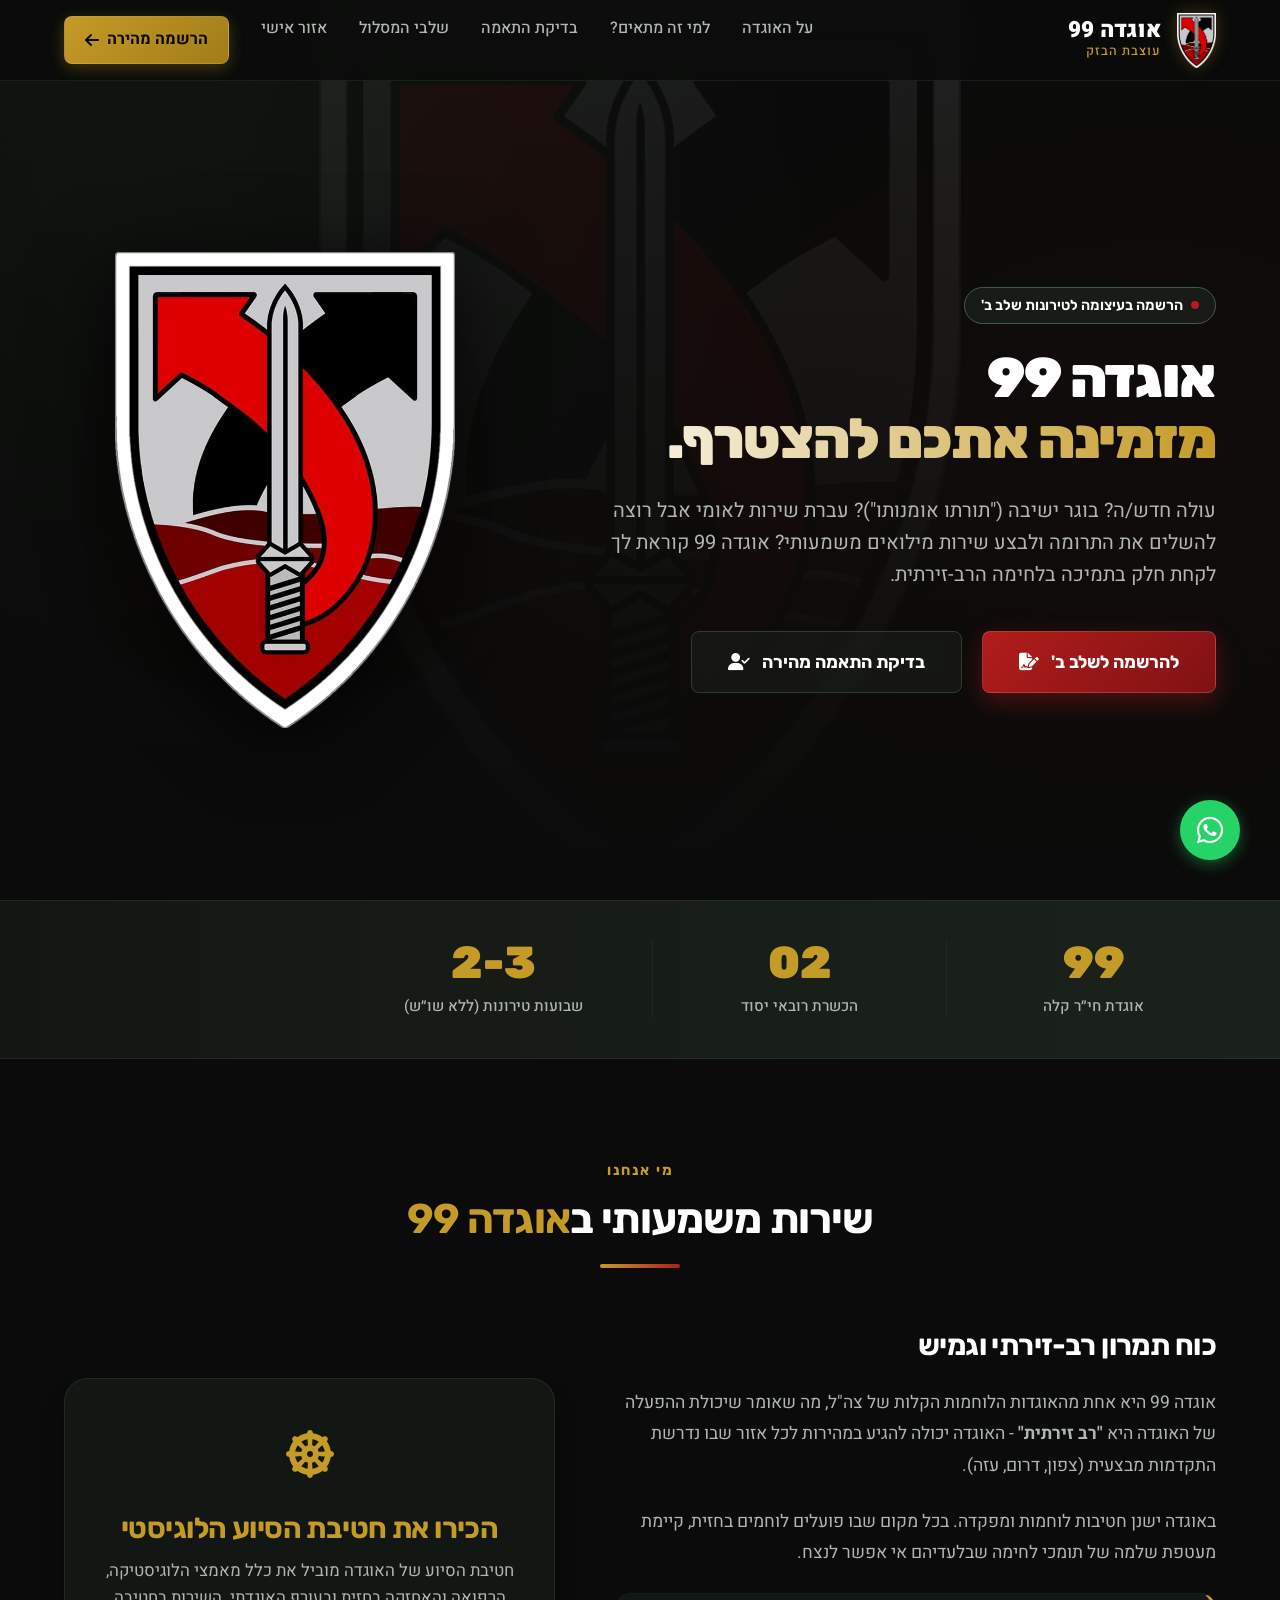
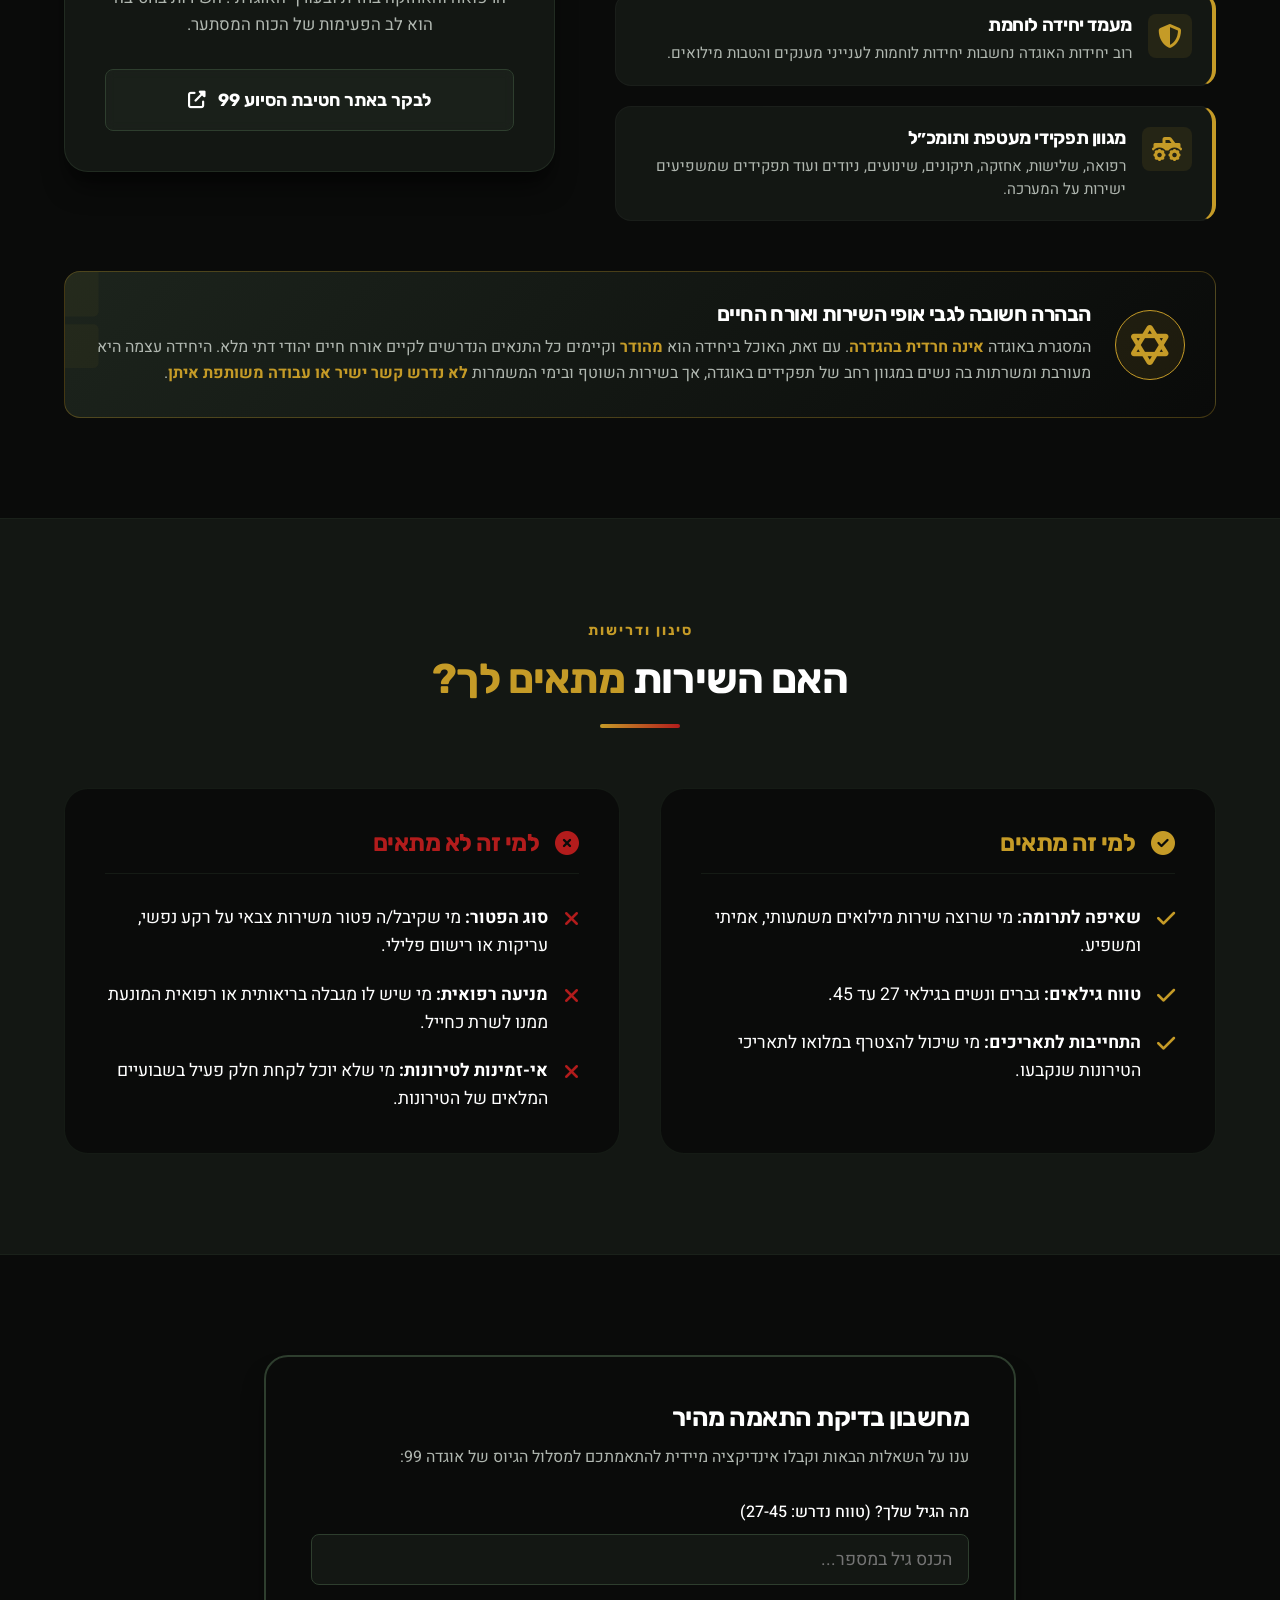
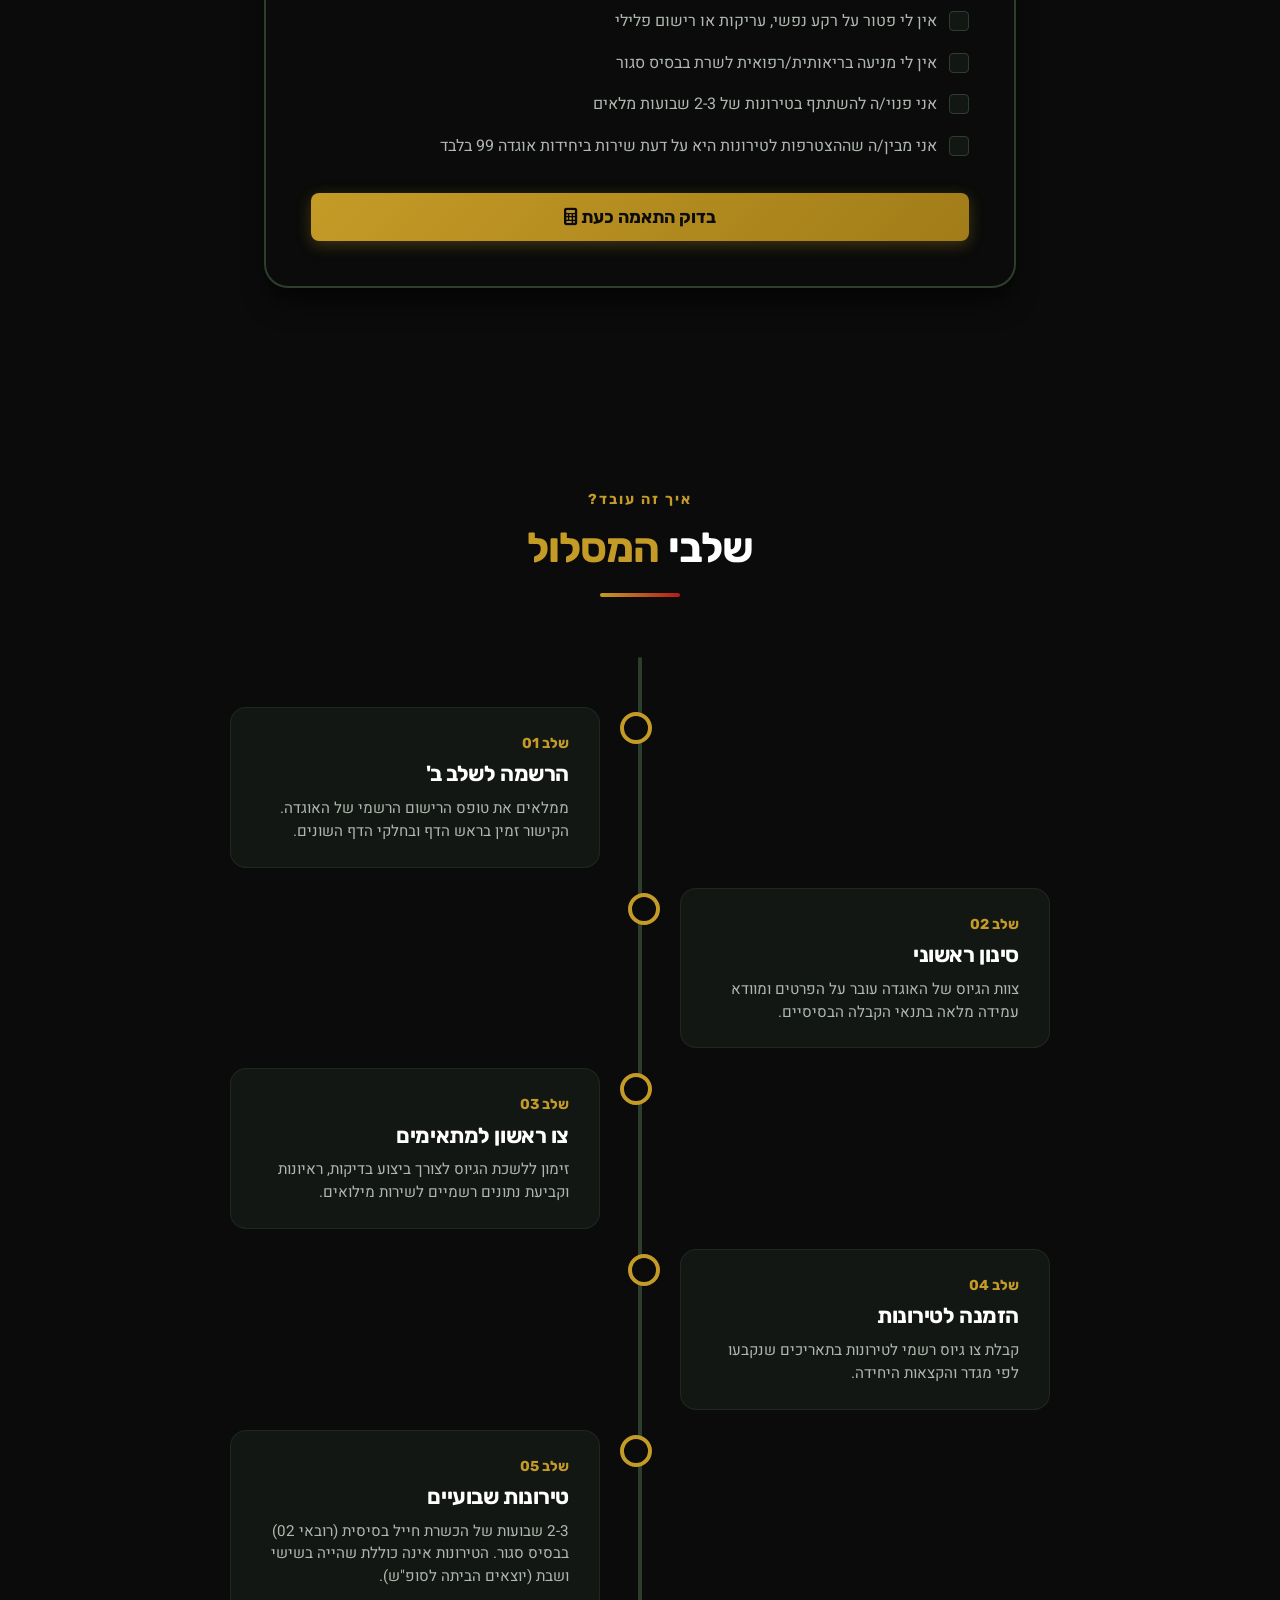
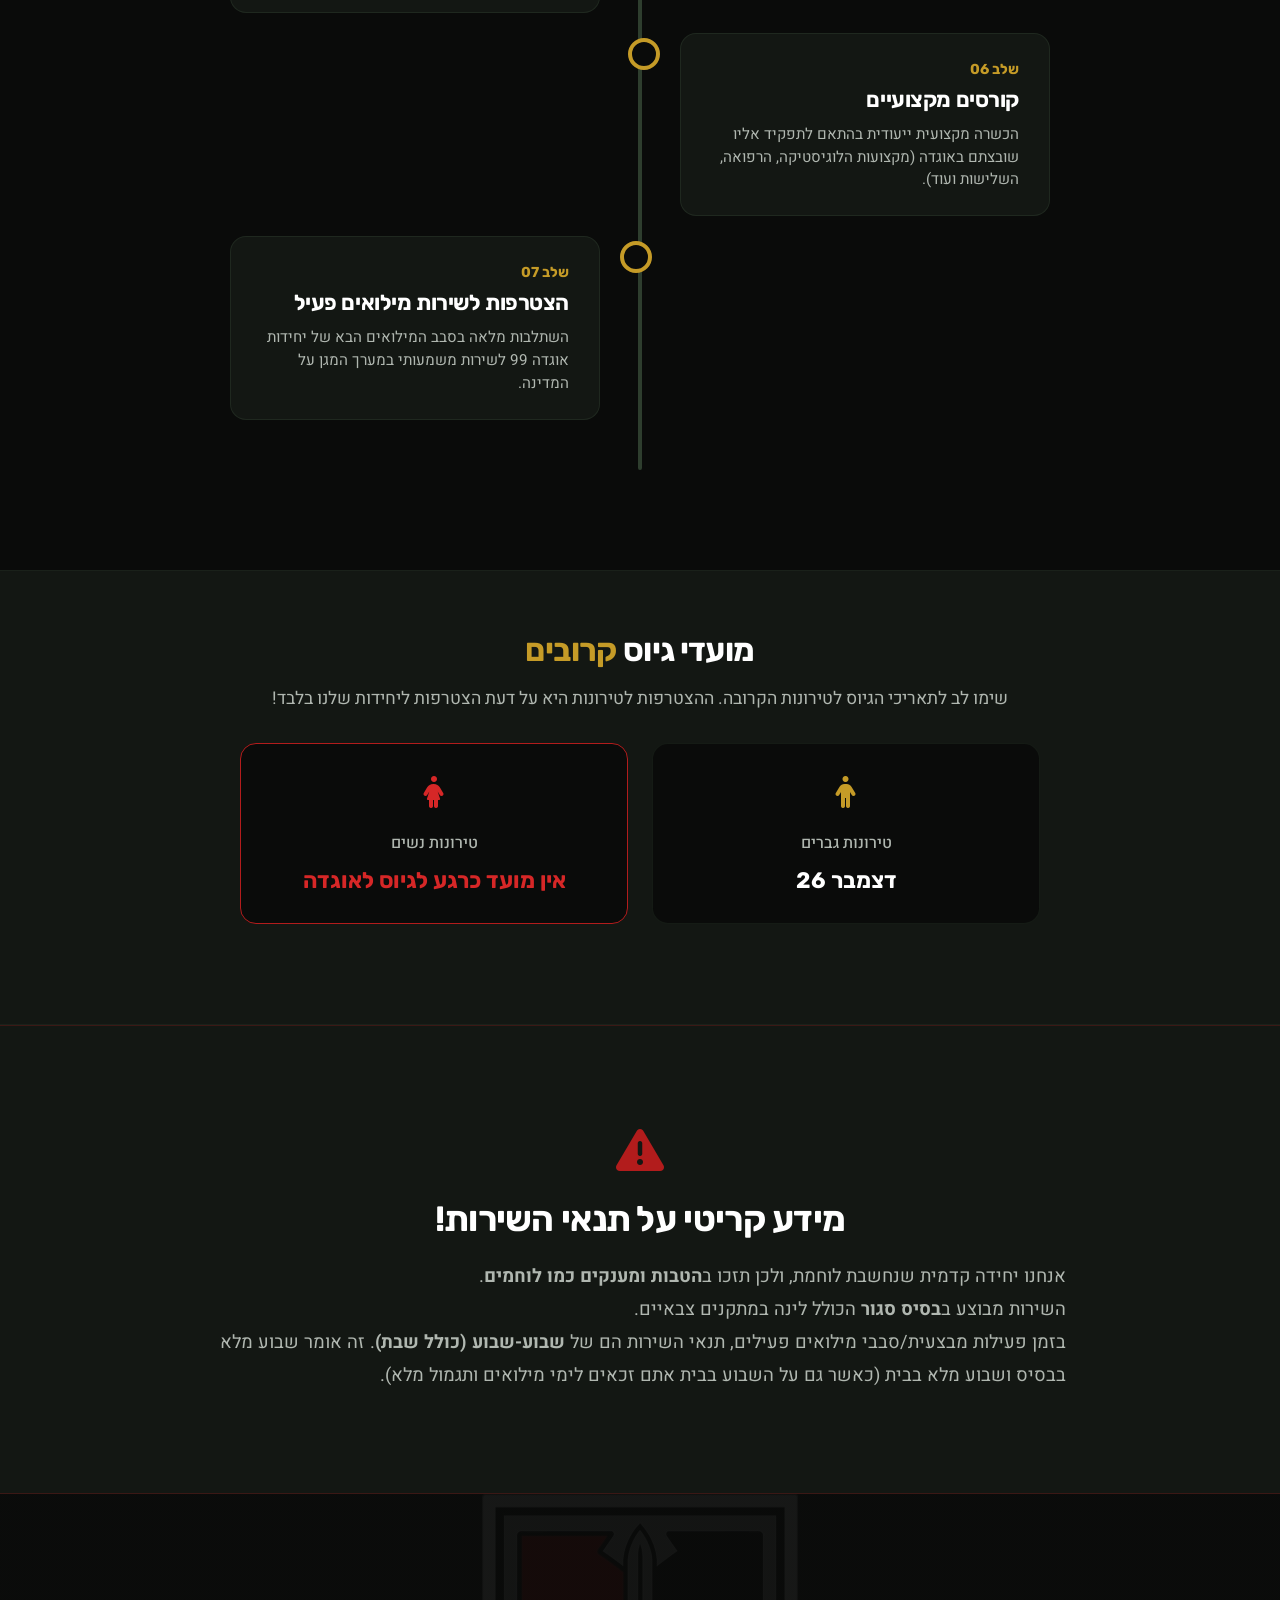
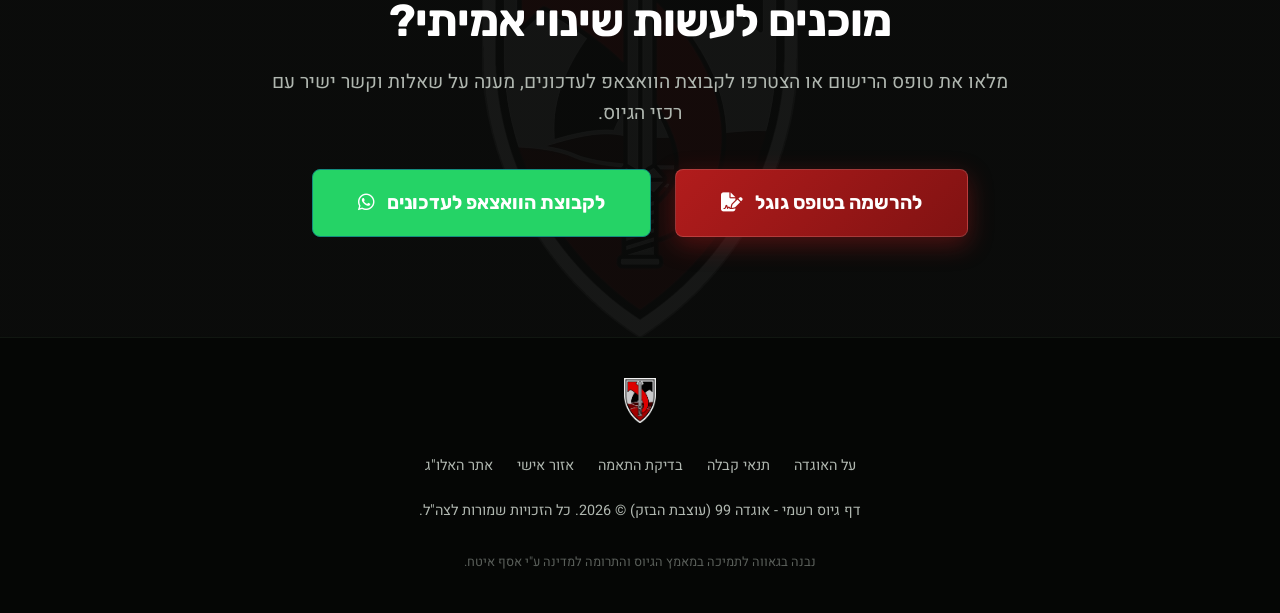
==== commit d1609ecf: "Update index.html changed the draft dates for men" ====
--- a/index.html
+++ b/index.html
@@ -421,7 +421,7 @@
           <div class="date-box">
             <span class="date-icon"><i class="fas fa-person" style="color: var(--color-gold);"></i></span>
             <div class="date-title">טירונות גברים</div>
-            <div class="date-value">13.07.26</div>
+            <div class="date-value">דצמבר 26</div>
           </div>
 
           <div class="date-box highlight">
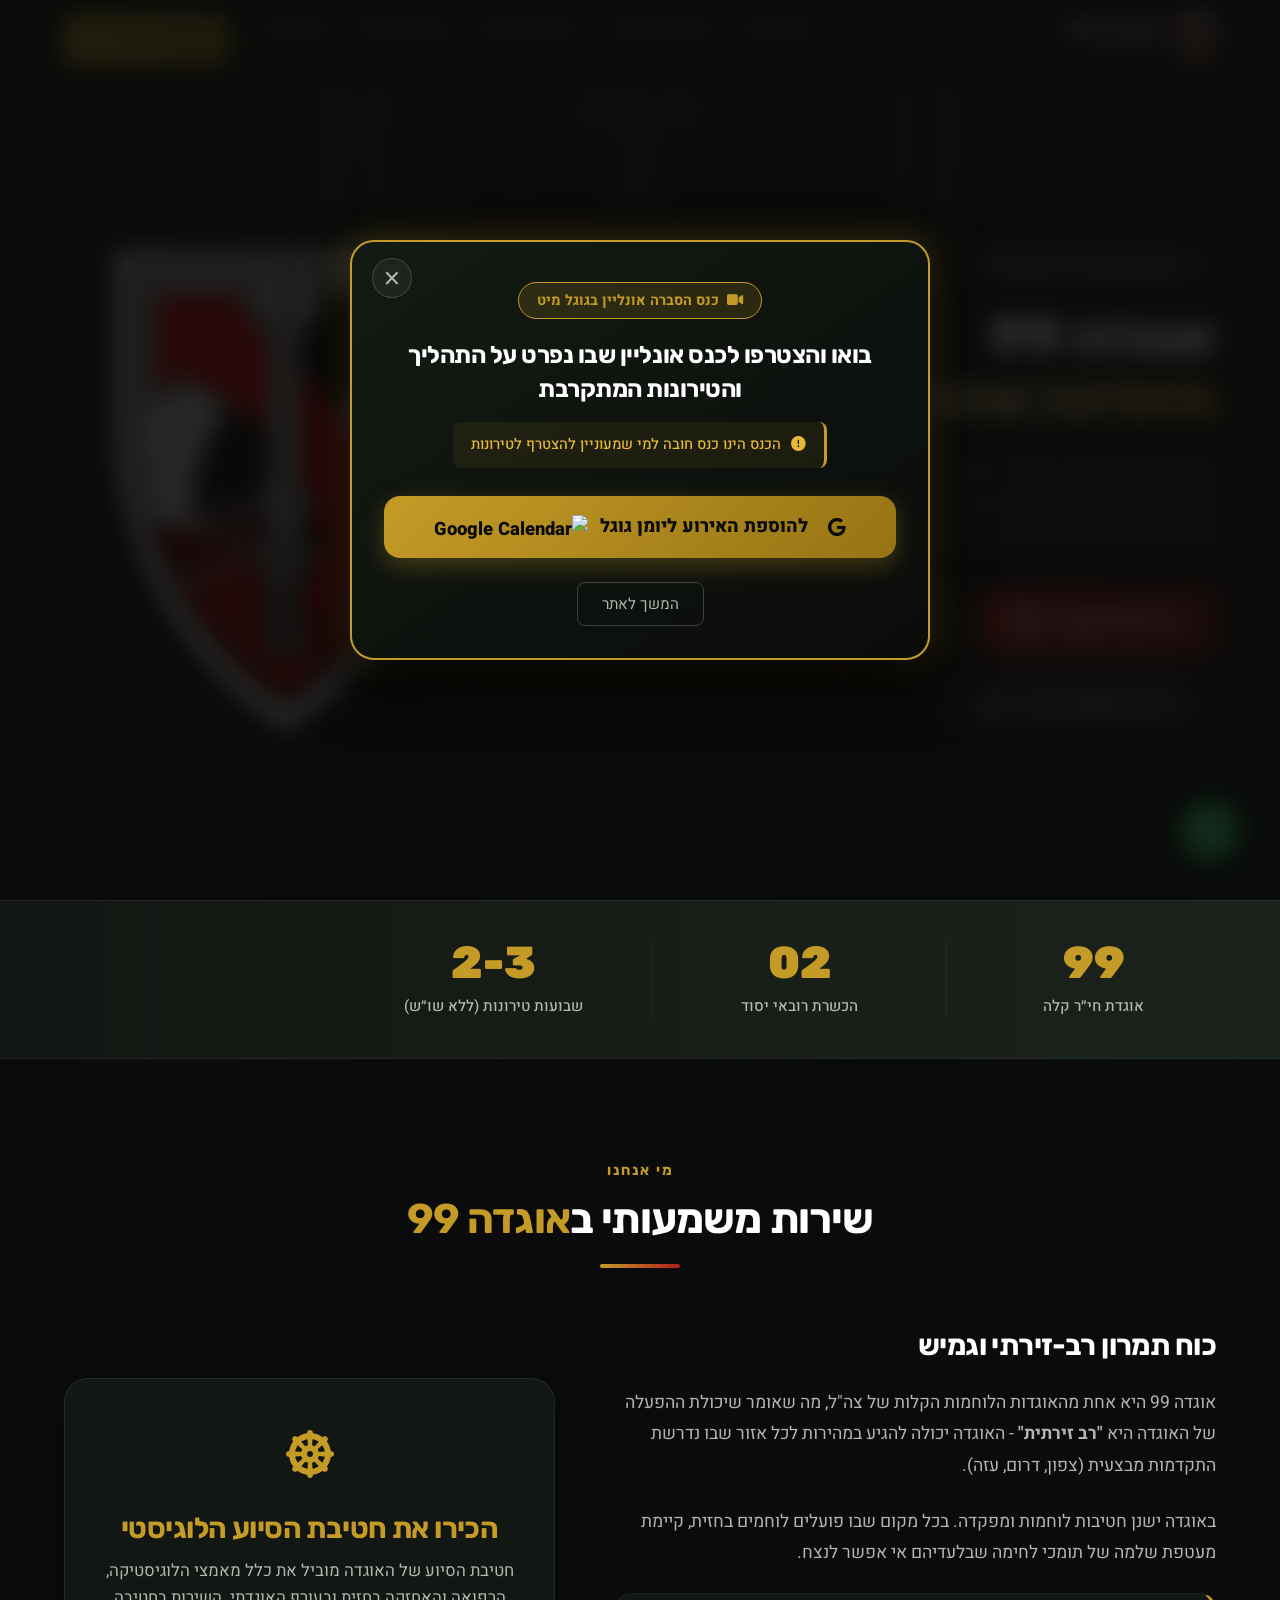
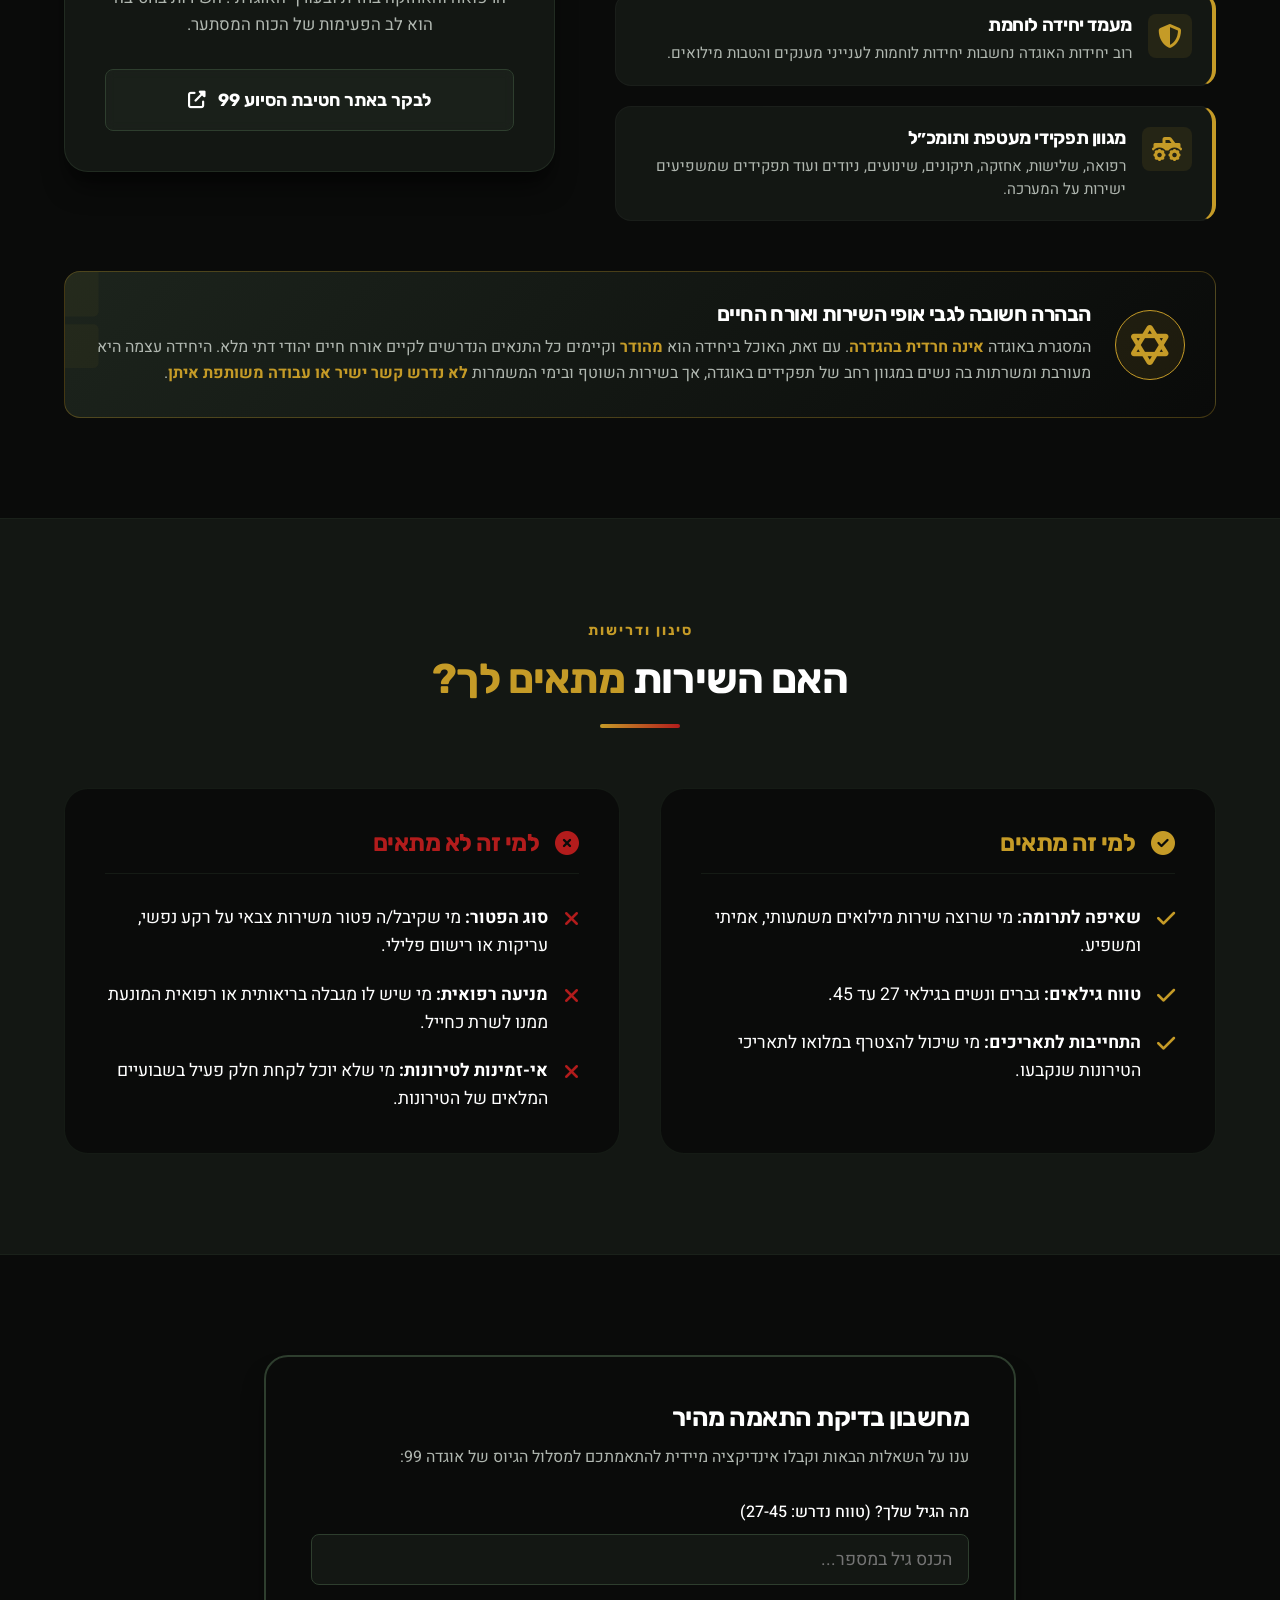
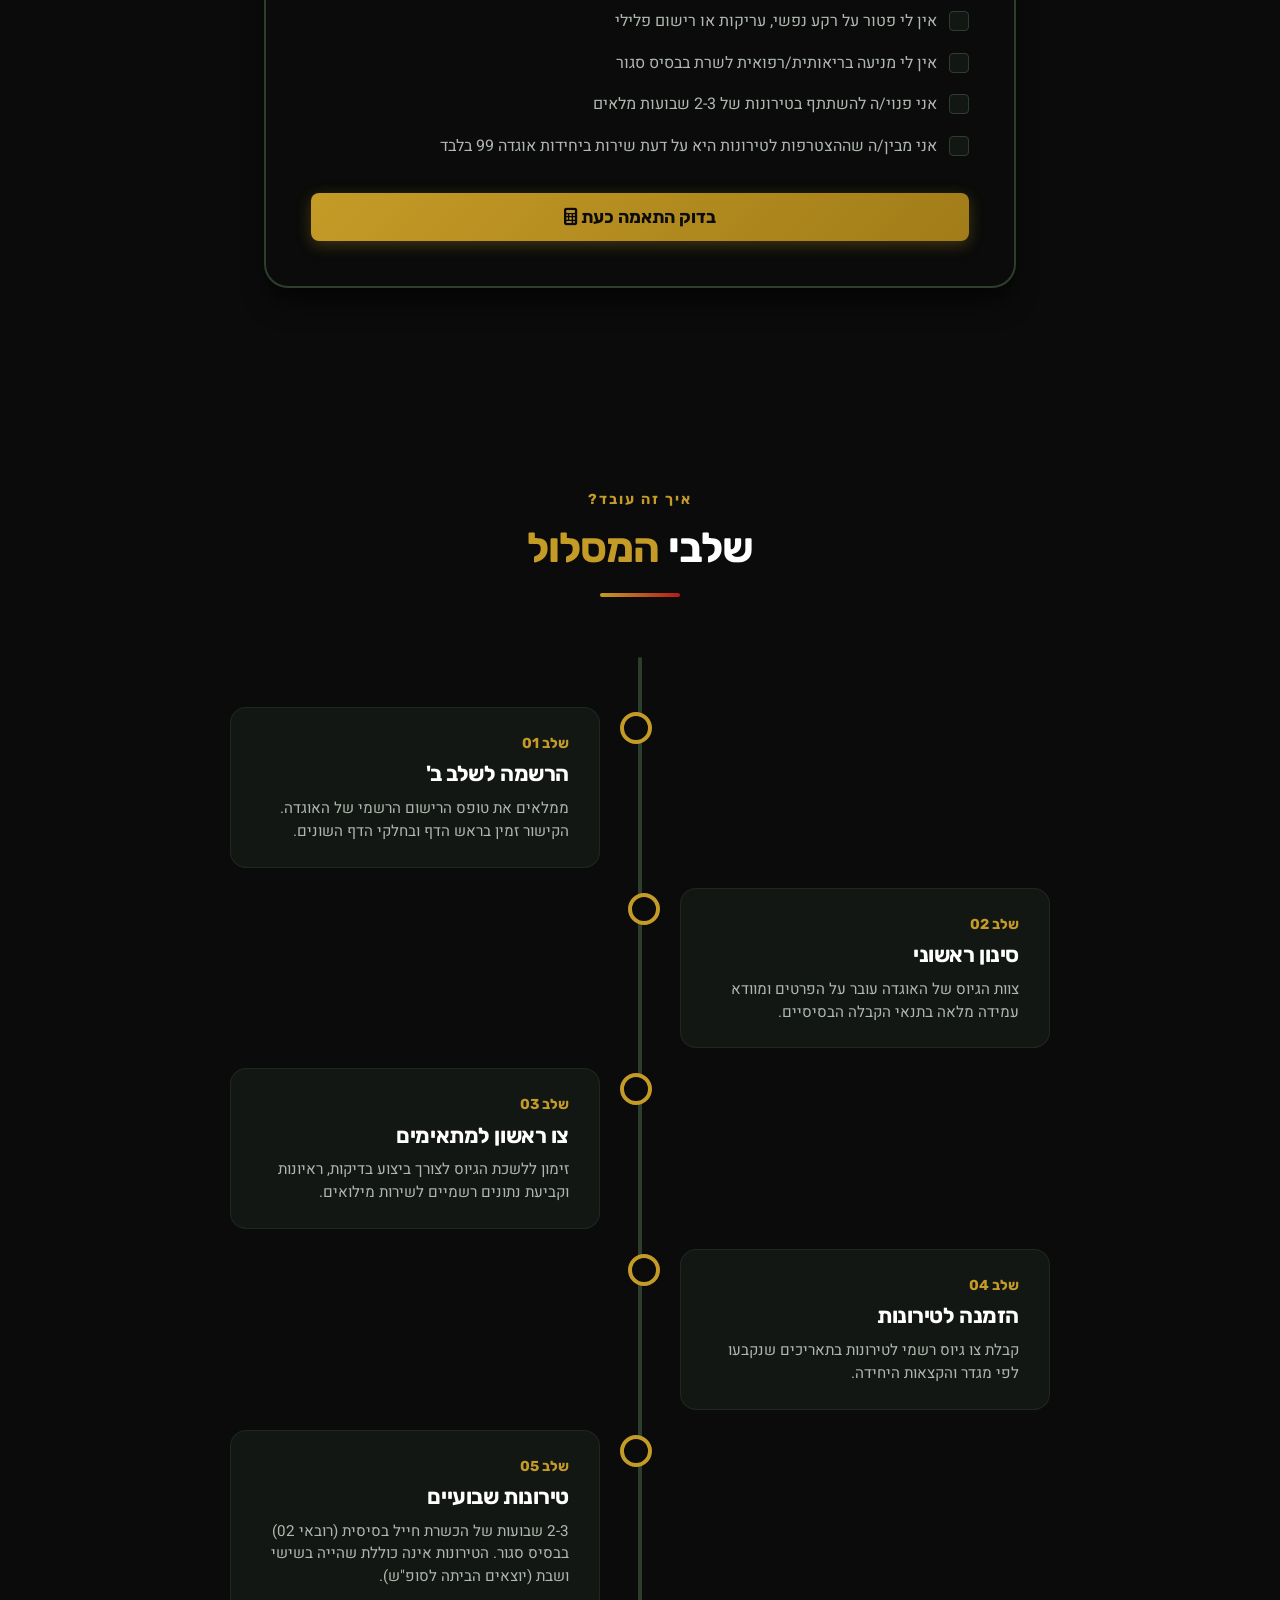
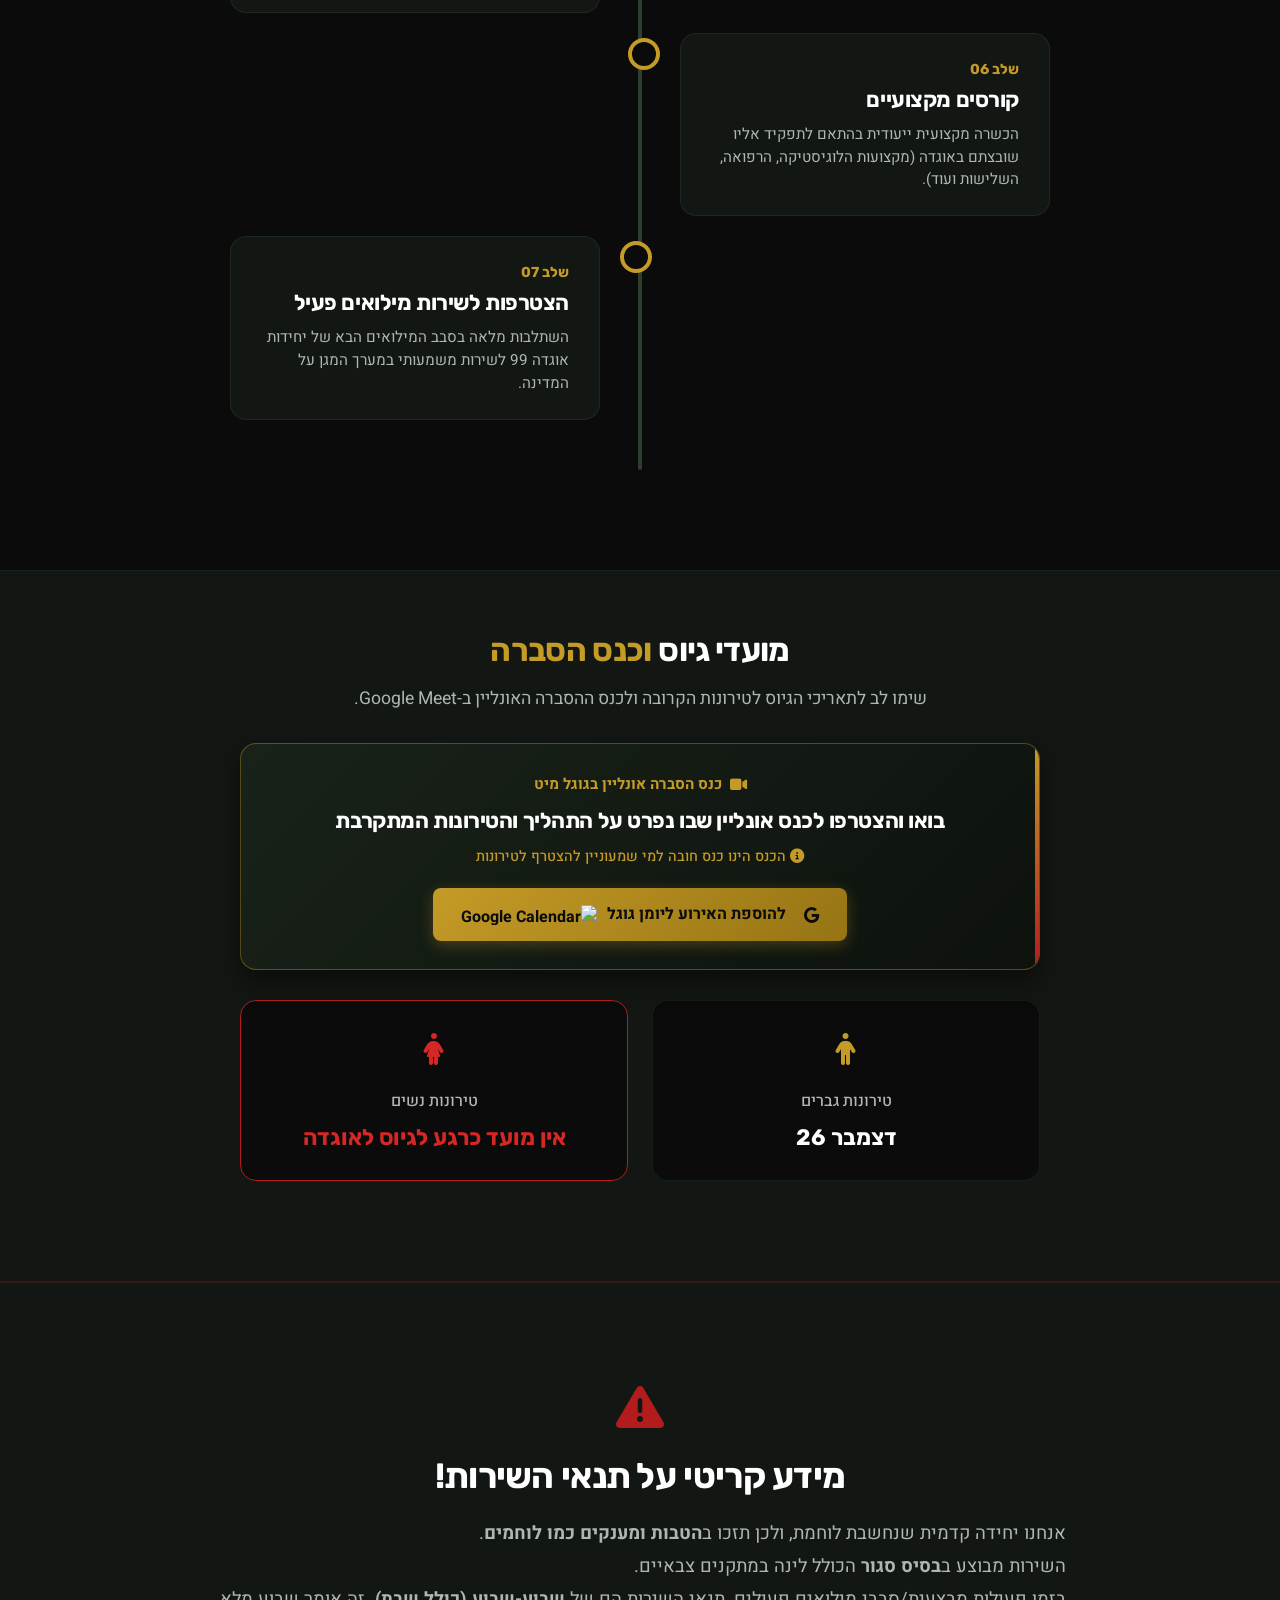
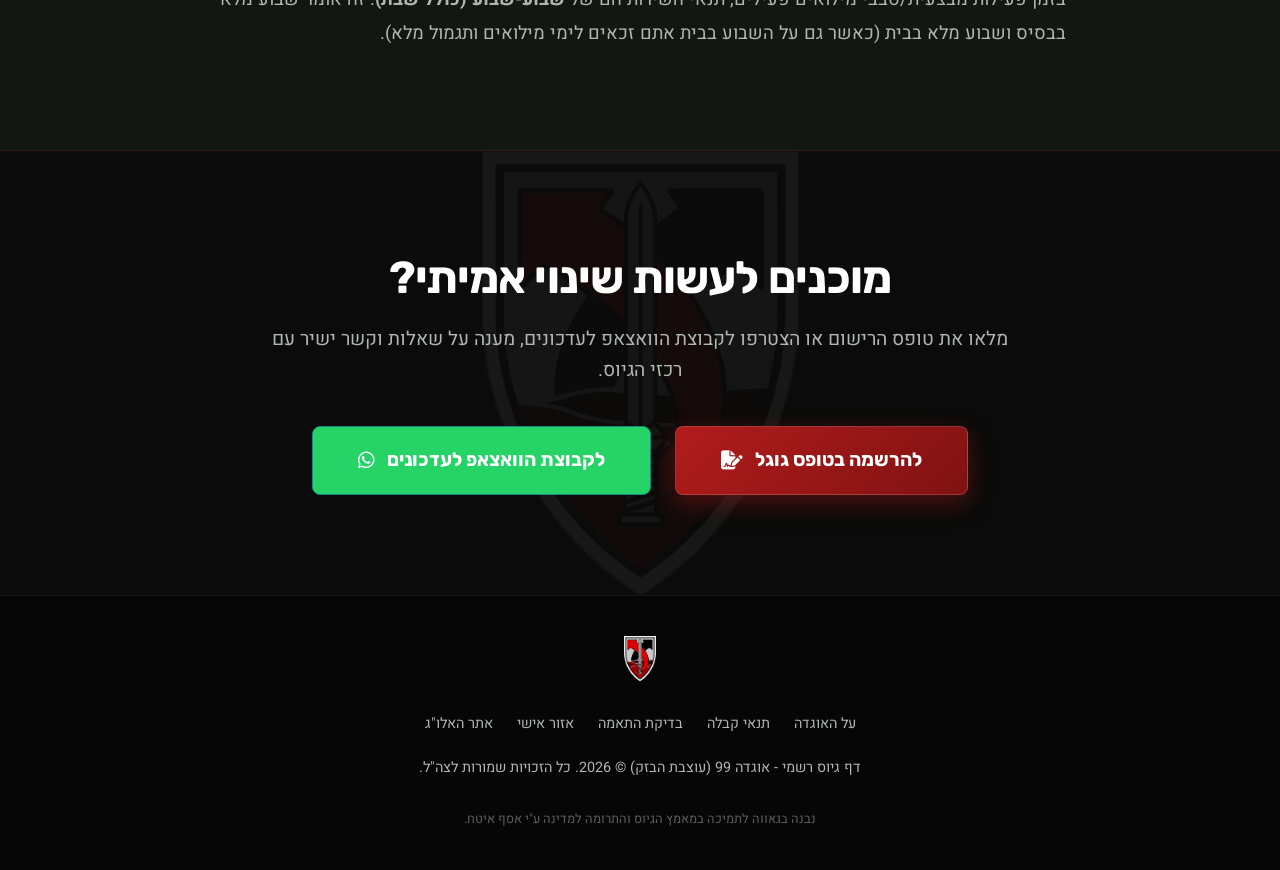
==== commit 52978735: "adding popup to add our upcomoing google meet event 15/9/26" ====
--- a/index.html
+++ b/index.html
@@ -37,6 +37,41 @@
     title="הצטרפו לקבוצת הוואצאפ" id="whatsapp-floating-btn">
     <i class="fab fa-whatsapp"></i>
   </a>
+
+  <!-- Event Calendar Modal Announcement Popup -->
+  <div class="event-modal-overlay" id="event-modal-overlay">
+    <div class="event-modal-card" role="dialog" aria-modal="true" aria-labelledby="modal-event-title">
+      <button class="event-modal-close" id="event-modal-close-btn" aria-label="סגור">&times;</button>
+      
+      <div class="event-modal-header">
+        <span class="event-badge">
+          <i class="fas fa-video"></i> כנס הסברה אונליין בגוגל מיט
+        </span>
+        <h2 class="event-modal-title" id="modal-event-title">
+          בואו והצטרפו לכנס אונליין שבו נפרט על התהליך והטירונות המתקרבת
+        </h2>
+      </div>
+
+      <div class="event-modal-body">
+        <p class="event-modal-subtitle">
+          <i class="fas fa-exclamation-circle" style="margin-left: 6px;"></i> הכנס הינו כנס חובה למי שמעוניין להצטרף לטירונות
+        </p>
+
+        <div class="event-modal-cta-box">
+          <a target="_blank"
+             href="https://calendar.google.com/calendar/event?action=TEMPLATE&amp;tmeid=NmdzbWNjaHBjZGgzYWI5ZzZrcmplYjlrNmdvNjRiOXA2cGdqZWI5aTYxajM0Y2IyNnRnbTRkcGdjbyAxY2JlMGE5M2MxZTkyZmQ3MDY0N2Y4YjYxMmQ2MTA2MzIyNzcyYmJkYjYwODE5YTRmMDI2ZTQ3YWQ1YmI5ZTA5QGc&amp;tmsrc=1cbe0a93c1e92fd70647f8b612d6106322772bbdb60819a4f026e47ad5bb9e09%40group.calendar.google.com"
+             class="btn-calendar-primary" id="modal-calendar-btn">
+            <i class="fab fa-google" style="margin-left: 8px;"></i> להוספת האירוע ליומן גוגל
+            <img border="0" src="https://calendar.google.com/calendar/images/ext/gc_button1_iw.gif" alt="Google Calendar" class="calendar-img-badge">
+          </a>
+        </div>
+      </div>
+
+      <div class="event-modal-footer">
+        <button class="btn-modal-dismiss" id="event-modal-dismiss-btn">המשך לאתר</button>
+      </div>
+    </div>
+  </div>
 
   <!-- Header & Navigation -->
   <header id="header">
@@ -87,6 +122,11 @@
           <a href="https://docs.google.com/forms/d/1YCV9Hp1XuppwhIbYarB6UV4nIiXpUxnxAxlByIyOrrk/viewform"
             target="_blank" class="btn btn-primary" id="hero-submit-btn">
             להרשמה לשלב ב' <i class="fas fa-file-signature"></i>
+          </a>
+          <a target="_blank"
+            href="https://calendar.google.com/calendar/event?action=TEMPLATE&amp;tmeid=NmdzbWNjaHBjZGgzYWI5ZzZrcmplYjlrNmdvNjRiOXA2cGdqZWI5aTYxajM0Y2IyNnRnbTRkcGdjbyAxY2JlMGE5M2MxZTkyZmQ3MDY0N2Y4YjYxMmQ2MTA2MzIyNzcyYmJkYjYwODE5YTRmMDI2ZTQ3YWQ1YmI5ZTA5QGc&amp;tmsrc=1cbe0a93c1e92fd70647f8b612d6106322772bbdb60819a4f026e47ad5bb9e09%40group.calendar.google.com"
+            class="btn btn-gold-calendar" id="hero-calendar-btn">
+            הוספת הכנס ליומן גוגל <i class="fab fa-google" style="margin-right: 6px;"></i>
           </a>
           <a href="#checker" class="btn btn-secondary" id="hero-check-btn">
             בדיקת התאמה מהירה <i class="fas fa-user-check"></i>
@@ -413,11 +453,24 @@
   <section class="action-info">
     <div class="container">
       <div class="action-card">
-        <h2 class="action-title">מועדי גיוס <span>קרובים</span></h2>
-        <p class="action-desc">שימו לב לתאריכי הגיוס לטירונות הקרובה. ההצטרפות לטירונות היא על דעת הצטרפות ליחידות שלנו
-          בלבד!</p>
-
-        <div class="dates-grid">
+        <h2 class="action-title">מועדי גיוס <span>וכנס הסברה</span></h2>
+        <p class="action-desc">שימו לב לתאריכי הגיוס לטירונות הקרובה ולכנס ההסברה האונליין ב-Google Meet.</p>
+
+        <!-- Google Meet Conference Event Banner -->
+        <div class="calendar-event-card">
+          <div class="calendar-event-badge"><i class="fas fa-video"></i> כנס הסברה אונליין בגוגל מיט</div>
+          <h3 class="calendar-event-title">בואו והצטרפו לכנס אונליין שבו נפרט על התהליך והטירונות המתקרבת</h3>
+          <p class="calendar-event-sub"><i class="fas fa-info-circle"></i> הכנס הינו כנס חובה למי שמעוניין להצטרף לטירונות</p>
+          <a target="_blank"
+             href="https://calendar.google.com/calendar/event?action=TEMPLATE&amp;tmeid=NmdzbWNjaHBjZGgzYWI5ZzZrcmplYjlrNmdvNjRiOXA2cGdqZWI5aTYxajM0Y2IyNnRnbTRkcGdjbyAxY2JlMGE5M2MxZTkyZmQ3MDY0N2Y4YjYxMmQ2MTA2MzIyNzcyYmJkYjYwODE5YTRmMDI2ZTQ3YWQ1YmI5ZTA5QGc&amp;tmsrc=1cbe0a93c1e92fd70647f8b612d6106322772bbdb60819a4f026e47ad5bb9e09%40group.calendar.google.com"
+             class="btn-calendar-action">
+             <i class="fab fa-google" style="margin-left: 8px;"></i>
+             <span>להוספת האירוע ליומן גוגל</span>
+             <img border="0" src="https://calendar.google.com/calendar/images/ext/gc_button1_iw.gif" alt="Google Calendar" style="height: 20px; border-radius: 3px;">
+          </a>
+        </div>
+
+        <div class="dates-grid" style="margin-top: 30px;">
           <div class="date-box">
             <span class="date-icon"><i class="fas fa-person" style="color: var(--color-gold);"></i></span>
             <div class="date-title">טירונות גברים</div>
--- a/style.css
+++ b/style.css
@@ -1582,3 +1582,258 @@
 .admin-table tbody tr:hover {
   background-color: rgba(68, 91, 68, 0.08);
 }
+
+/* ==========================================================================
+   Event Google Calendar Popup Modal & Calendar CTAs
+   ========================================================================== */
+
+/* Event Modal Popup */
+.event-modal-overlay {
+  position: fixed;
+  top: 0;
+  left: 0;
+  width: 100vw;
+  height: 100vh;
+  background-color: rgba(10, 11, 10, 0.85);
+  backdrop-filter: blur(12px);
+  -webkit-backdrop-filter: blur(12px);
+  z-index: 9999;
+  display: flex;
+  align-items: center;
+  justify-content: center;
+  padding: 20px;
+  opacity: 0;
+  visibility: hidden;
+  transition: opacity 0.4s cubic-bezier(0.4, 0, 0.2, 1), visibility 0.4s ease;
+}
+
+.event-modal-overlay.active {
+  opacity: 1;
+  visibility: visible;
+}
+
+.event-modal-card {
+  background: linear-gradient(145deg, #131a13 0%, #0a0c0a 100%);
+  border: 2px solid var(--color-gold);
+  box-shadow: 0 25px 60px rgba(0, 0, 0, 0.9), 0 0 35px var(--color-gold-glow);
+  border-radius: var(--border-radius-lg);
+  max-width: 580px;
+  width: 100%;
+  padding: 40px 32px 32px;
+  position: relative;
+  transform: scale(0.9) translateY(20px);
+  transition: transform 0.4s cubic-bezier(0.175, 0.885, 0.32, 1.275);
+  text-align: center;
+}
+
+.event-modal-overlay.active .event-modal-card {
+  transform: scale(1) translateY(0);
+}
+
+.event-modal-close {
+  position: absolute;
+  top: 16px;
+  left: 20px;
+  background: rgba(255, 255, 255, 0.05);
+  border: 1px solid rgba(255, 255, 255, 0.15);
+  color: var(--text-muted);
+  font-size: 1.8rem;
+  line-height: 1;
+  width: 40px;
+  height: 40px;
+  border-radius: 50%;
+  cursor: pointer;
+  display: flex;
+  align-items: center;
+  justify-content: center;
+  transition: var(--transition-fast);
+}
+
+.event-modal-close:hover {
+  background-color: var(--color-red);
+  color: #ffffff;
+  border-color: var(--color-red);
+  transform: rotate(90deg);
+}
+
+.event-badge {
+  display: inline-flex;
+  align-items: center;
+  gap: 8px;
+  background-color: rgba(197, 155, 39, 0.15);
+  border: 1px solid var(--color-gold);
+  color: var(--color-gold);
+  font-size: 0.9rem;
+  font-weight: 700;
+  padding: 6px 18px;
+  border-radius: 50px;
+  margin-bottom: 20px;
+}
+
+.event-modal-title {
+  font-size: 1.5rem;
+  font-weight: 700;
+  color: var(--text-primary);
+  line-height: 1.4;
+  margin-bottom: 16px;
+  font-family: var(--font-display);
+}
+
+.event-modal-subtitle {
+  font-size: 0.92rem;
+  color: var(--color-gold-hover);
+  font-weight: 500;
+  margin-bottom: 28px;
+  background: rgba(197, 155, 39, 0.08);
+  padding: 12px 18px;
+  border-radius: var(--border-radius-sm);
+  border-right: 3px solid var(--color-gold);
+  display: inline-block;
+  line-height: 1.5;
+}
+
+.event-modal-cta-box {
+  margin-bottom: 24px;
+}
+
+.btn-calendar-primary {
+  display: inline-flex;
+  align-items: center;
+  justify-content: center;
+  gap: 12px;
+  background: linear-gradient(135deg, var(--color-gold), #967414);
+  color: var(--text-dark);
+  font-weight: 800;
+  font-size: 1.15rem;
+  padding: 16px 28px;
+  border-radius: var(--border-radius-md);
+  box-shadow: 0 8px 25px var(--color-gold-glow);
+  transition: var(--transition-smooth);
+  text-decoration: none;
+  width: 100%;
+}
+
+.btn-calendar-primary:hover {
+  background: linear-gradient(135deg, var(--color-gold-hover), var(--color-gold));
+  transform: translateY(-3px);
+  box-shadow: 0 12px 30px rgba(197, 155, 39, 0.6);
+  color: var(--text-dark);
+}
+
+.calendar-img-badge {
+  height: 24px;
+  vertical-align: middle;
+  border-radius: 4px;
+  transition: transform 0.2s ease;
+}
+
+.btn-calendar-primary:hover .calendar-img-badge {
+  transform: scale(1.05);
+}
+
+.btn-modal-dismiss {
+  background: transparent;
+  border: 1px solid rgba(176, 183, 176, 0.3);
+  color: var(--text-muted);
+  padding: 10px 24px;
+  border-radius: var(--border-radius-sm);
+  font-family: var(--font-primary);
+  font-size: 0.95rem;
+  cursor: pointer;
+  transition: var(--transition-fast);
+}
+
+.btn-modal-dismiss:hover {
+  color: var(--text-primary);
+  border-color: var(--text-muted);
+  background: rgba(255, 255, 255, 0.05);
+}
+
+/* Hero Calendar Button */
+.btn-gold-calendar {
+  background: linear-gradient(135deg, rgba(197, 155, 39, 0.2) 0%, rgba(150, 116, 20, 0.25) 100%);
+  color: var(--color-gold);
+  border: 1px solid var(--color-gold);
+  backdrop-filter: blur(5px);
+}
+
+.btn-gold-calendar:hover {
+  background: linear-gradient(135deg, var(--color-gold), #967414);
+  color: var(--text-dark);
+  transform: translateY(-3px);
+  box-shadow: 0 8px 25px var(--color-gold-glow);
+}
+
+/* Calendar Event Card on Page */
+.calendar-event-card {
+  background: linear-gradient(135deg, rgba(27, 38, 27, 0.8) 0%, rgba(13, 18, 13, 0.95) 100%);
+  border: 1px solid rgba(197, 155, 39, 0.4);
+  border-radius: var(--border-radius-md);
+  padding: 28px 24px;
+  margin-bottom: 24px;
+  display: flex;
+  flex-direction: column;
+  align-items: center;
+  text-align: center;
+  box-shadow: 0 10px 25px rgba(0, 0, 0, 0.5);
+  position: relative;
+  overflow: hidden;
+}
+
+.calendar-event-card::before {
+  content: '';
+  position: absolute;
+  top: 0;
+  right: 0;
+  width: 4px;
+  height: 100%;
+  background: linear-gradient(180deg, var(--color-gold), var(--color-red));
+}
+
+.calendar-event-badge {
+  color: var(--color-gold);
+  font-weight: 700;
+  font-size: 0.95rem;
+  margin-bottom: 10px;
+  display: inline-flex;
+  align-items: center;
+  gap: 8px;
+}
+
+.calendar-event-title {
+  font-size: 1.35rem;
+  color: var(--text-primary);
+  margin-bottom: 8px;
+  line-height: 1.4;
+  font-family: var(--font-display);
+}
+
+.calendar-event-sub {
+  font-size: 0.9rem;
+  color: var(--color-gold);
+  margin-bottom: 20px;
+  font-weight: 500;
+}
+
+.btn-calendar-action {
+  display: inline-flex;
+  align-items: center;
+  justify-content: center;
+  gap: 10px;
+  background: linear-gradient(135deg, var(--color-gold), #967414);
+  color: var(--text-dark);
+  font-weight: 700;
+  padding: 14px 28px;
+  border-radius: var(--border-radius-sm);
+  text-decoration: none;
+  transition: var(--transition-smooth);
+  box-shadow: 0 4px 15px var(--color-gold-glow);
+}
+
+.btn-calendar-action:hover {
+  background: linear-gradient(135deg, var(--color-gold-hover), var(--color-gold));
+  transform: translateY(-2px);
+  box-shadow: 0 8px 25px rgba(197, 155, 39, 0.5);
+  color: var(--text-dark);
+}
+
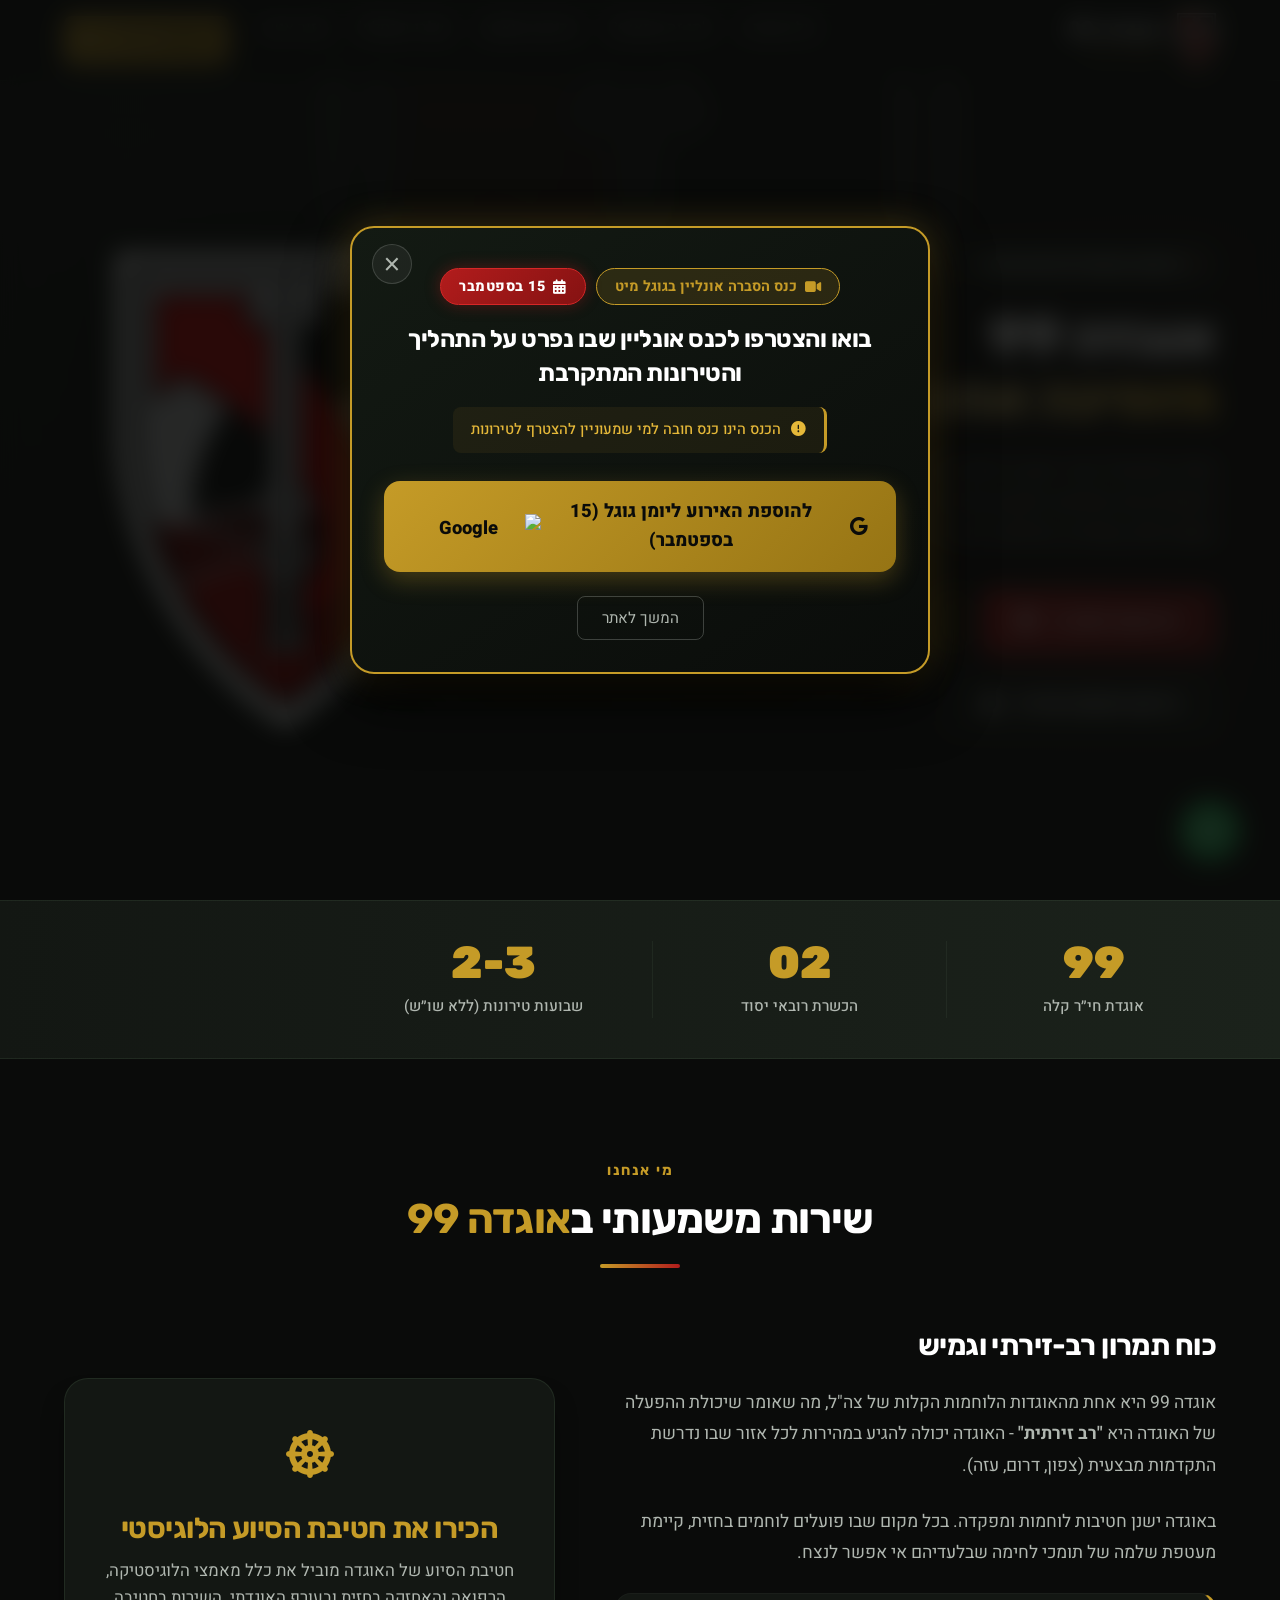
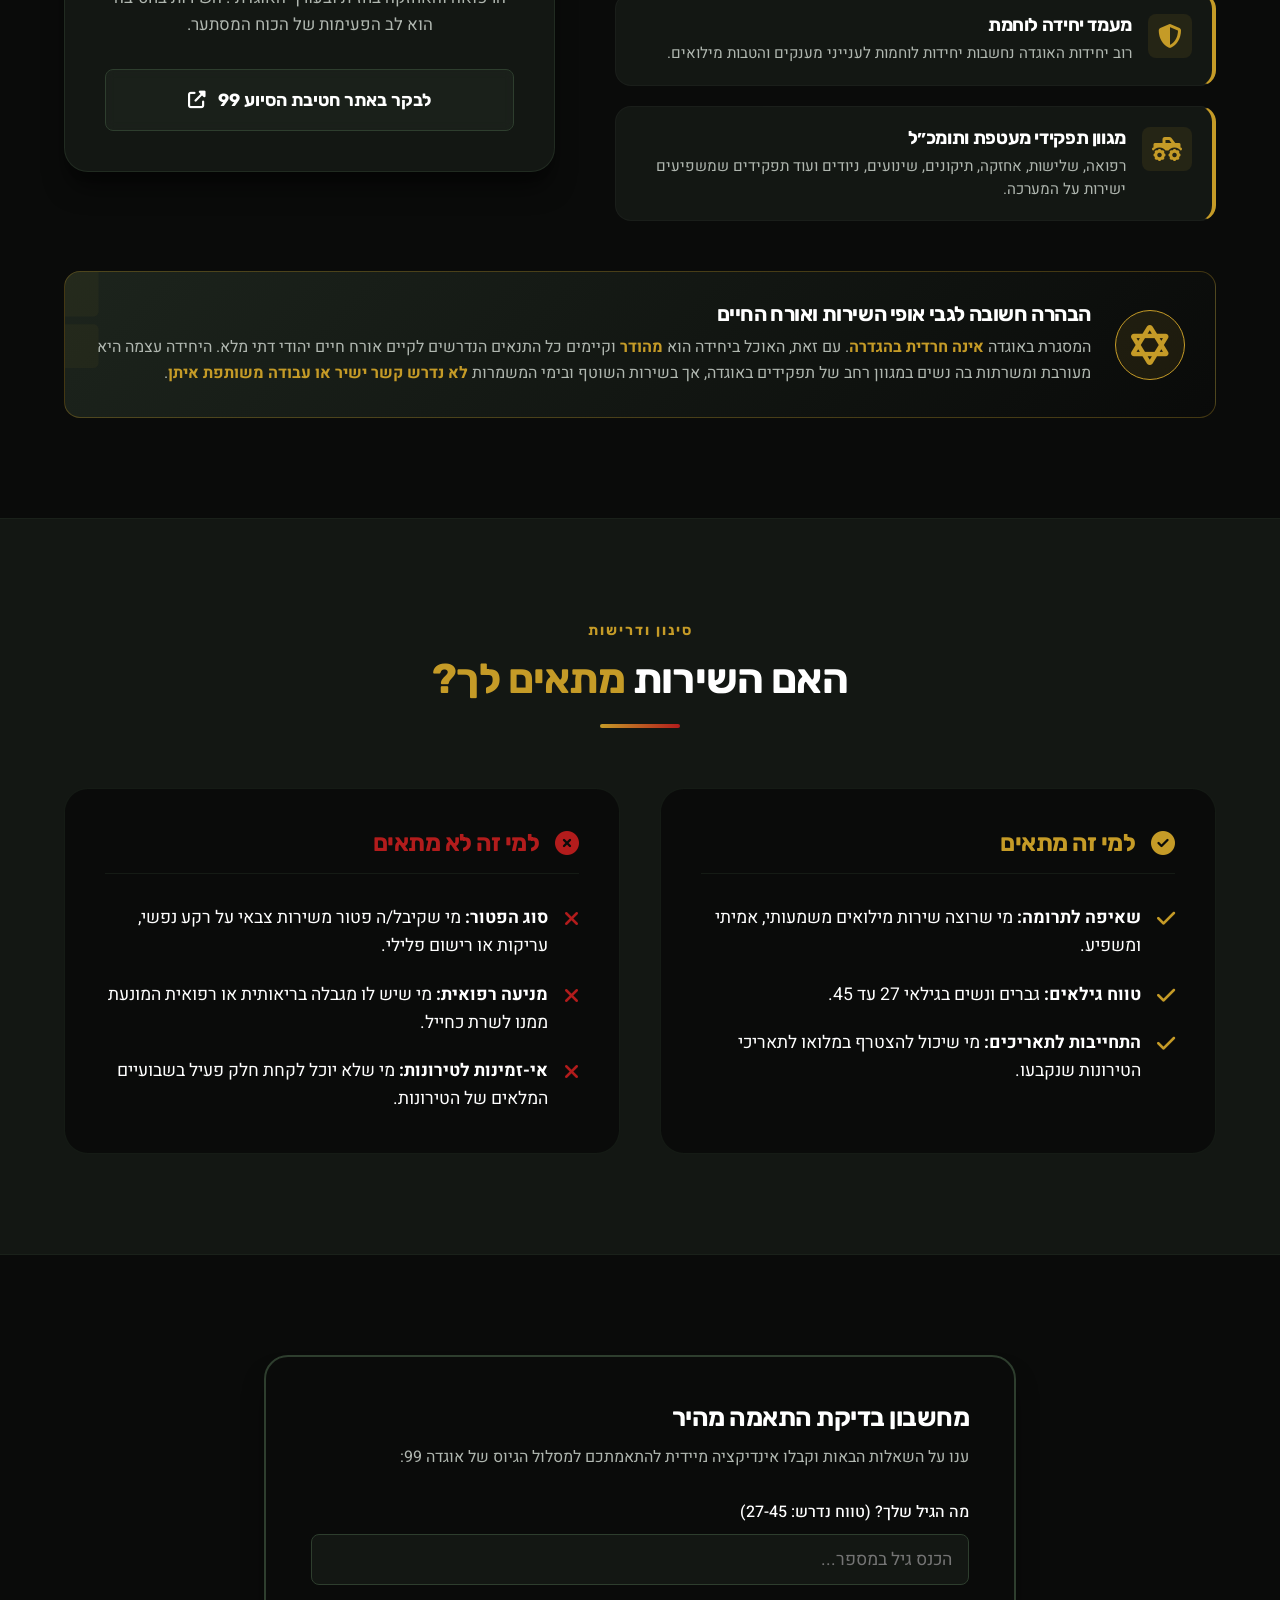
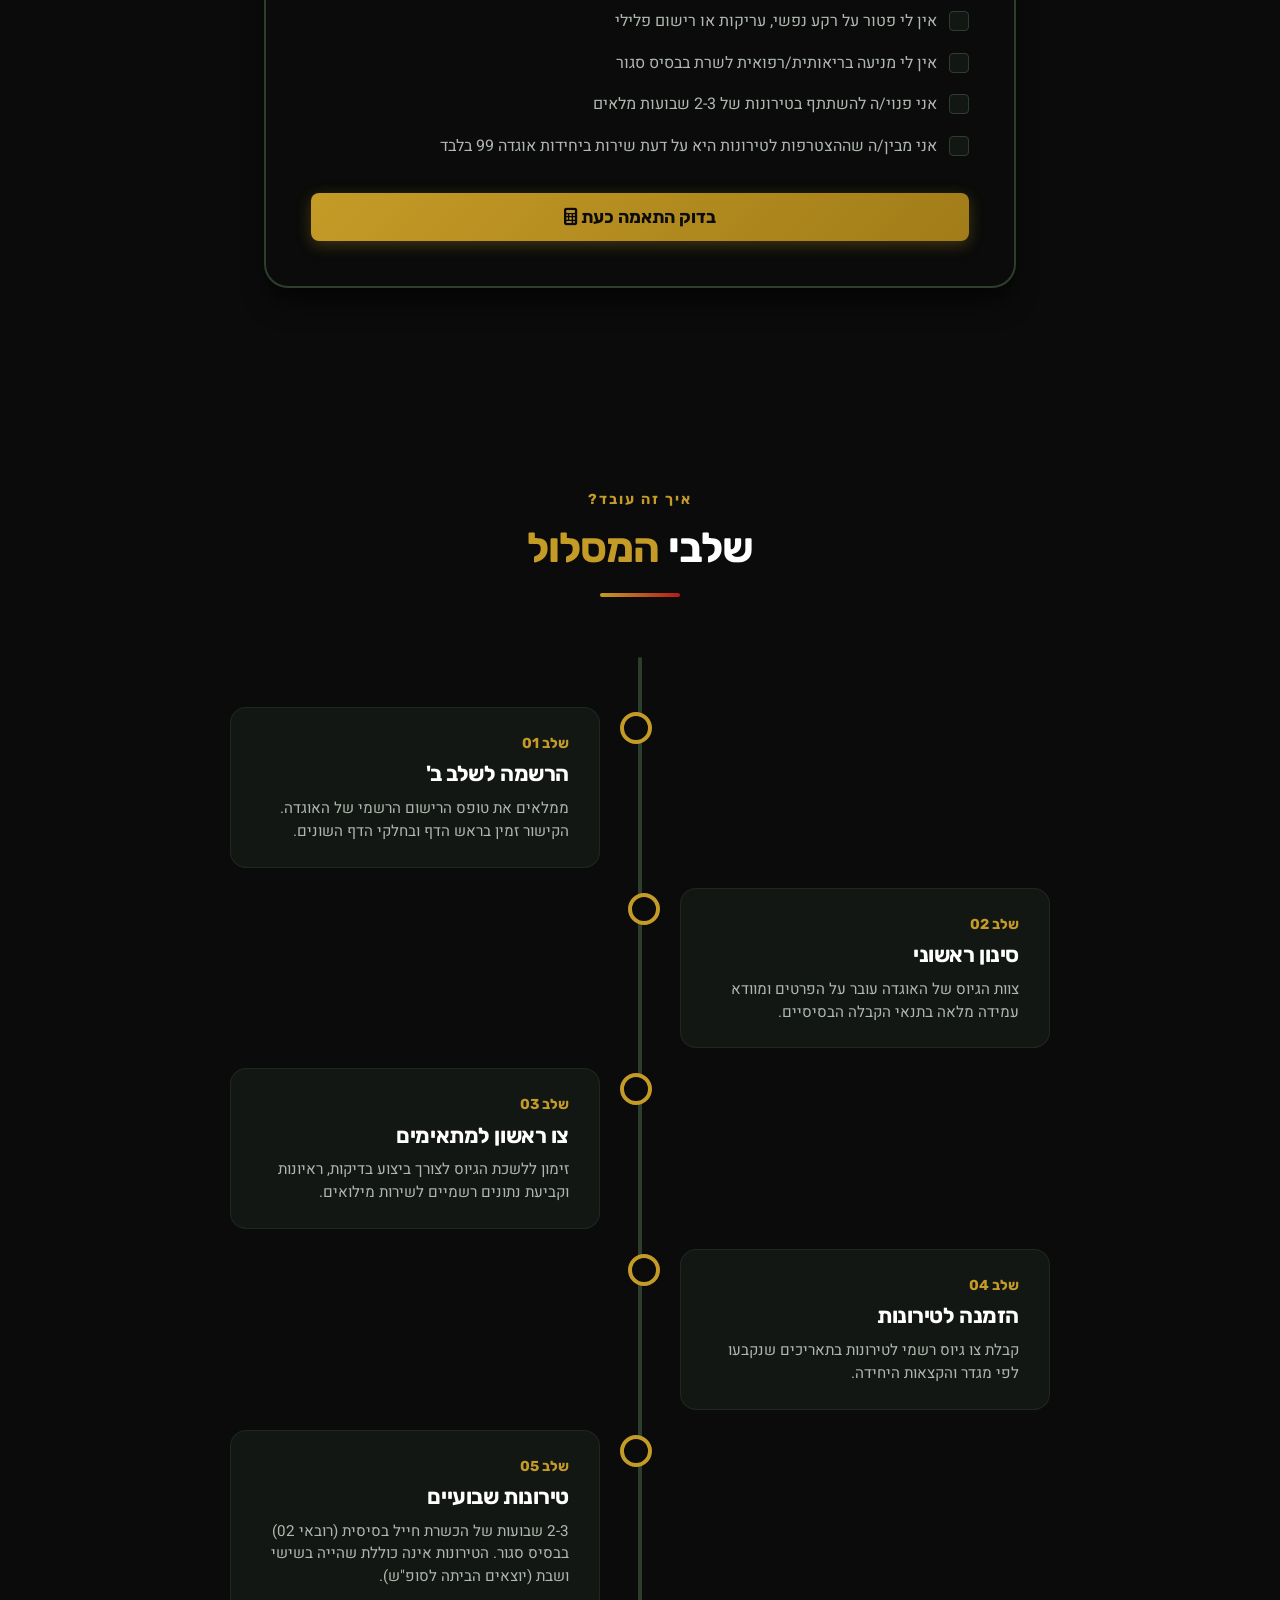
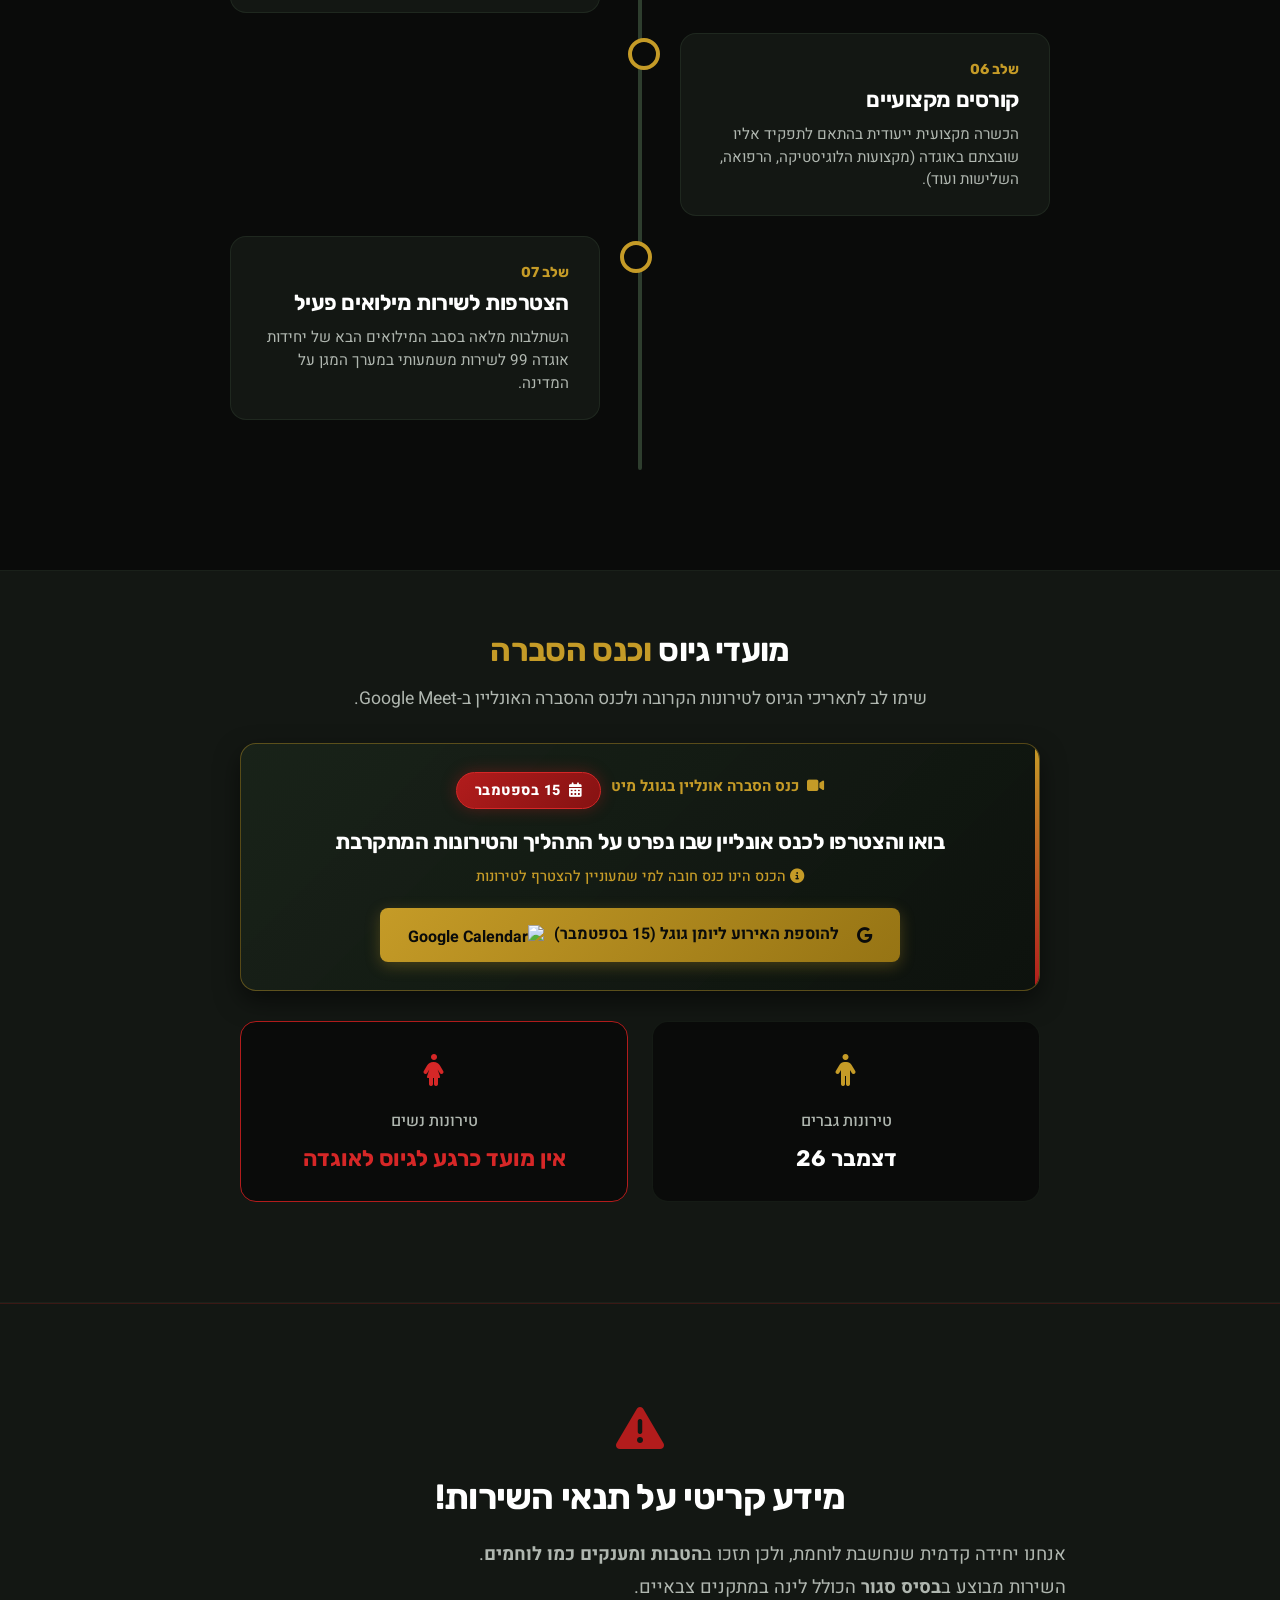
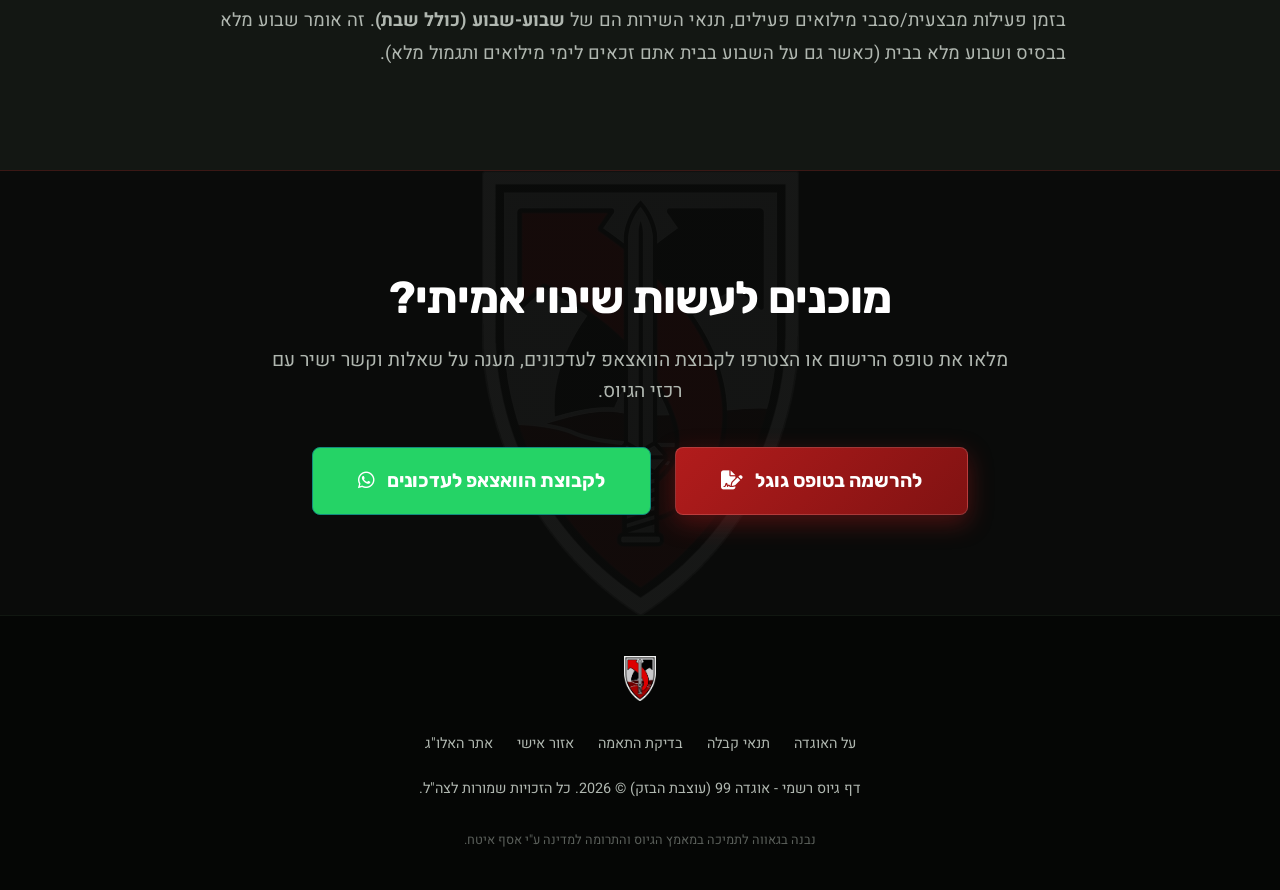
==== commit feb607be: "updating the google meet date 15/9" ====
--- a/index.html
+++ b/index.html
@@ -44,9 +44,14 @@
       <button class="event-modal-close" id="event-modal-close-btn" aria-label="סגור">&times;</button>
       
       <div class="event-modal-header">
-        <span class="event-badge">
-          <i class="fas fa-video"></i> כנס הסברה אונליין בגוגל מיט
-        </span>
+        <div class="event-badges-wrap">
+          <span class="event-badge">
+            <i class="fas fa-video"></i> כנס הסברה אונליין בגוגל מיט
+          </span>
+          <span class="event-date-pill">
+            <i class="fas fa-calendar-alt"></i> 15 בספטמבר
+          </span>
+        </div>
         <h2 class="event-modal-title" id="modal-event-title">
           בואו והצטרפו לכנס אונליין שבו נפרט על התהליך והטירונות המתקרבת
         </h2>
@@ -61,7 +66,7 @@
           <a target="_blank"
              href="https://calendar.google.com/calendar/event?action=TEMPLATE&amp;tmeid=NmdzbWNjaHBjZGgzYWI5ZzZrcmplYjlrNmdvNjRiOXA2cGdqZWI5aTYxajM0Y2IyNnRnbTRkcGdjbyAxY2JlMGE5M2MxZTkyZmQ3MDY0N2Y4YjYxMmQ2MTA2MzIyNzcyYmJkYjYwODE5YTRmMDI2ZTQ3YWQ1YmI5ZTA5QGc&amp;tmsrc=1cbe0a93c1e92fd70647f8b612d6106322772bbdb60819a4f026e47ad5bb9e09%40group.calendar.google.com"
              class="btn-calendar-primary" id="modal-calendar-btn">
-            <i class="fab fa-google" style="margin-left: 8px;"></i> להוספת האירוע ליומן גוגל
+            <i class="fab fa-google" style="margin-left: 8px;"></i> להוספת האירוע ליומן גוגל (15 בספטמבר)
             <img border="0" src="https://calendar.google.com/calendar/images/ext/gc_button1_iw.gif" alt="Google Calendar" class="calendar-img-badge">
           </a>
         </div>
@@ -126,7 +131,7 @@
           <a target="_blank"
             href="https://calendar.google.com/calendar/event?action=TEMPLATE&amp;tmeid=NmdzbWNjaHBjZGgzYWI5ZzZrcmplYjlrNmdvNjRiOXA2cGdqZWI5aTYxajM0Y2IyNnRnbTRkcGdjbyAxY2JlMGE5M2MxZTkyZmQ3MDY0N2Y4YjYxMmQ2MTA2MzIyNzcyYmJkYjYwODE5YTRmMDI2ZTQ3YWQ1YmI5ZTA5QGc&amp;tmsrc=1cbe0a93c1e92fd70647f8b612d6106322772bbdb60819a4f026e47ad5bb9e09%40group.calendar.google.com"
             class="btn btn-gold-calendar" id="hero-calendar-btn">
-            הוספת הכנס ליומן גוגל <i class="fab fa-google" style="margin-right: 6px;"></i>
+            הוספת הכנס ליומן גוגל (15.09) <i class="fab fa-google" style="margin-right: 6px;"></i>
           </a>
           <a href="#checker" class="btn btn-secondary" id="hero-check-btn">
             בדיקת התאמה מהירה <i class="fas fa-user-check"></i>
@@ -458,14 +463,17 @@
 
         <!-- Google Meet Conference Event Banner -->
         <div class="calendar-event-card">
-          <div class="calendar-event-badge"><i class="fas fa-video"></i> כנס הסברה אונליין בגוגל מיט</div>
+          <div class="calendar-event-badges-wrap">
+            <div class="calendar-event-badge"><i class="fas fa-video"></i> כנס הסברה אונליין בגוגל מיט</div>
+            <div class="event-date-pill"><i class="fas fa-calendar-alt"></i> 15 בספטמבר</div>
+          </div>
           <h3 class="calendar-event-title">בואו והצטרפו לכנס אונליין שבו נפרט על התהליך והטירונות המתקרבת</h3>
           <p class="calendar-event-sub"><i class="fas fa-info-circle"></i> הכנס הינו כנס חובה למי שמעוניין להצטרף לטירונות</p>
           <a target="_blank"
              href="https://calendar.google.com/calendar/event?action=TEMPLATE&amp;tmeid=NmdzbWNjaHBjZGgzYWI5ZzZrcmplYjlrNmdvNjRiOXA2cGdqZWI5aTYxajM0Y2IyNnRnbTRkcGdjbyAxY2JlMGE5M2MxZTkyZmQ3MDY0N2Y4YjYxMmQ2MTA2MzIyNzcyYmJkYjYwODE5YTRmMDI2ZTQ3YWQ1YmI5ZTA5QGc&amp;tmsrc=1cbe0a93c1e92fd70647f8b612d6106322772bbdb60819a4f026e47ad5bb9e09%40group.calendar.google.com"
              class="btn-calendar-action">
              <i class="fab fa-google" style="margin-left: 8px;"></i>
-             <span>להוספת האירוע ליומן גוגל</span>
+             <span>להוספת האירוע ליומן גוגל (15 בספטמבר)</span>
              <img border="0" src="https://calendar.google.com/calendar/images/ext/gc_button1_iw.gif" alt="Google Calendar" style="height: 20px; border-radius: 3px;">
           </a>
         </div>
--- a/style.css
+++ b/style.css
@@ -1656,6 +1656,16 @@
   transform: rotate(90deg);
 }
 
+.event-badges-wrap,
+.calendar-event-badges-wrap {
+  display: flex;
+  align-items: center;
+  justify-content: center;
+  flex-wrap: wrap;
+  gap: 10px;
+  margin-bottom: 18px;
+}
+
 .event-badge {
   display: inline-flex;
   align-items: center;
@@ -1667,7 +1677,21 @@
   font-weight: 700;
   padding: 6px 18px;
   border-radius: 50px;
-  margin-bottom: 20px;
+}
+
+.event-date-pill {
+  display: inline-flex;
+  align-items: center;
+  gap: 8px;
+  background: linear-gradient(135deg, var(--color-red), #851212);
+  border: 1px solid var(--color-red-hover);
+  color: #ffffff;
+  font-size: 0.9rem;
+  font-weight: 800;
+  padding: 6px 18px;
+  border-radius: 50px;
+  box-shadow: 0 0 15px var(--color-red-glow);
+  letter-spacing: 0.5px;
 }
 
 .event-modal-title {
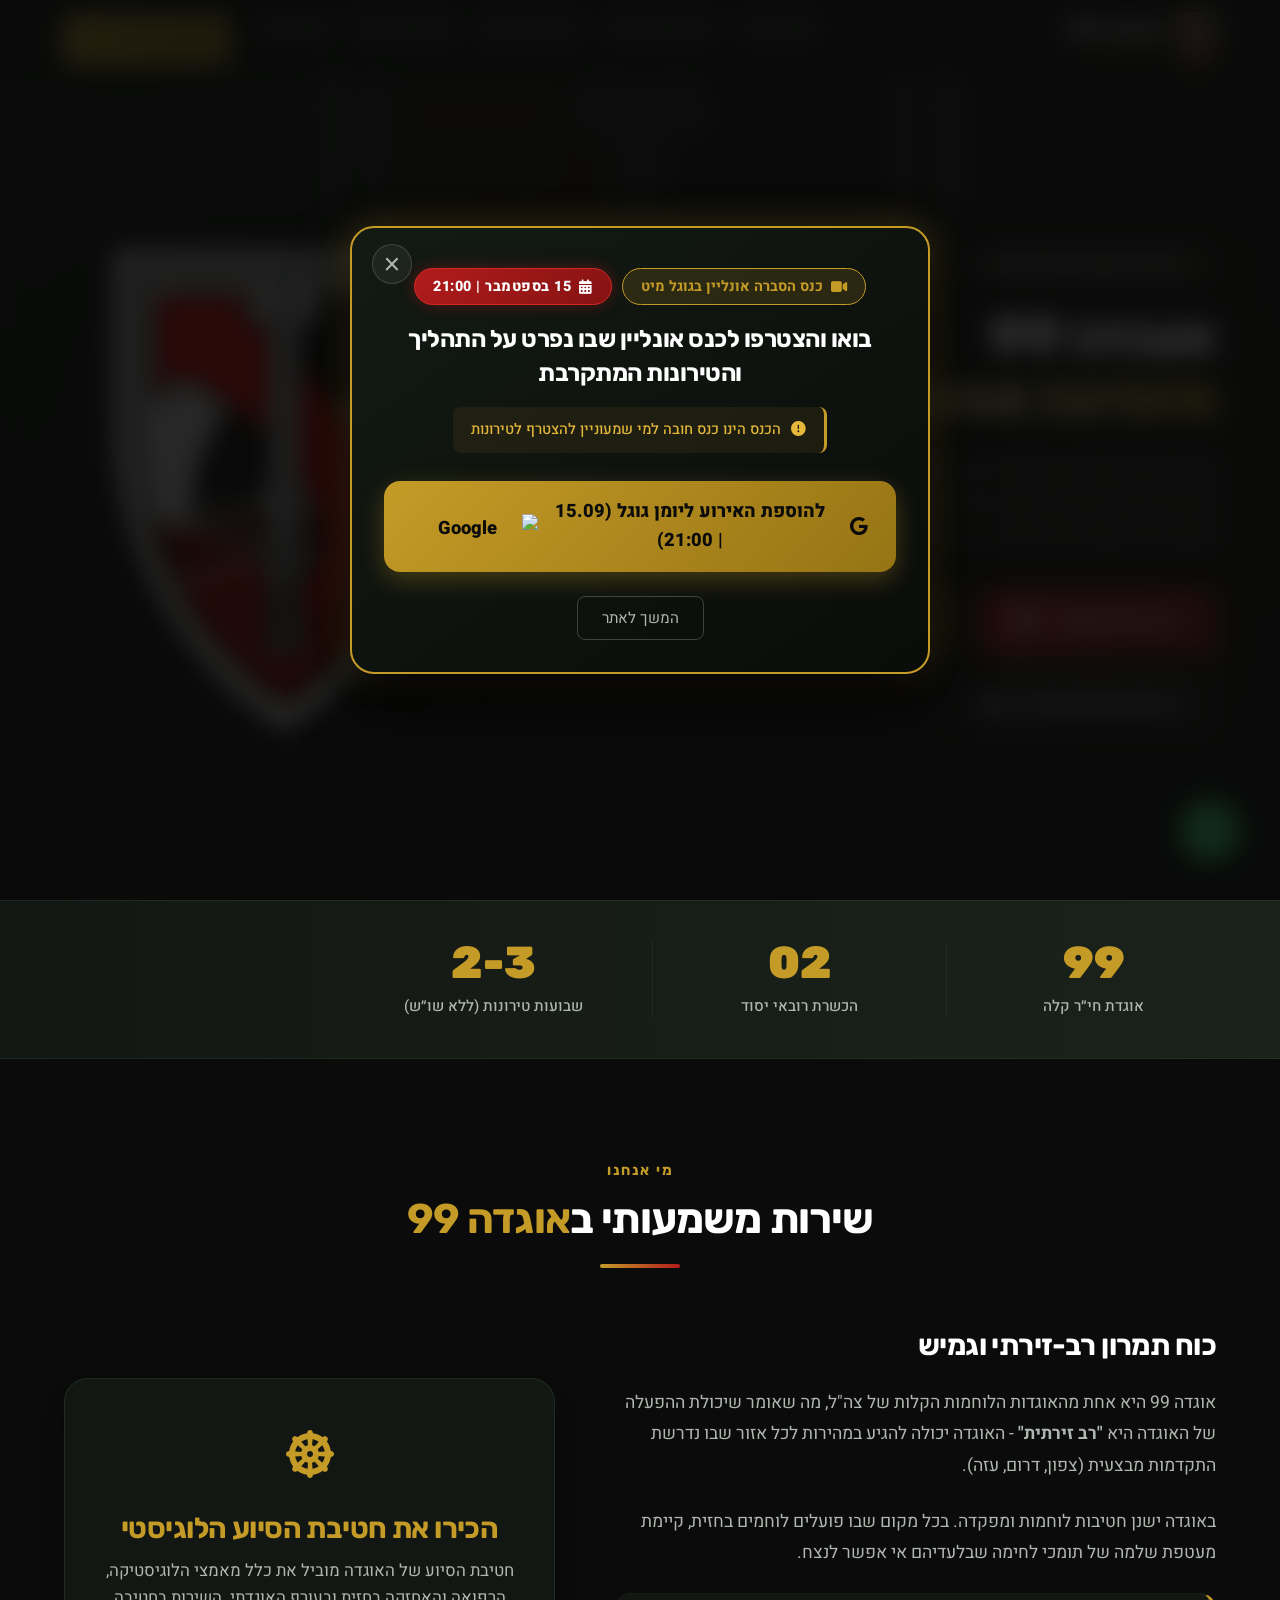
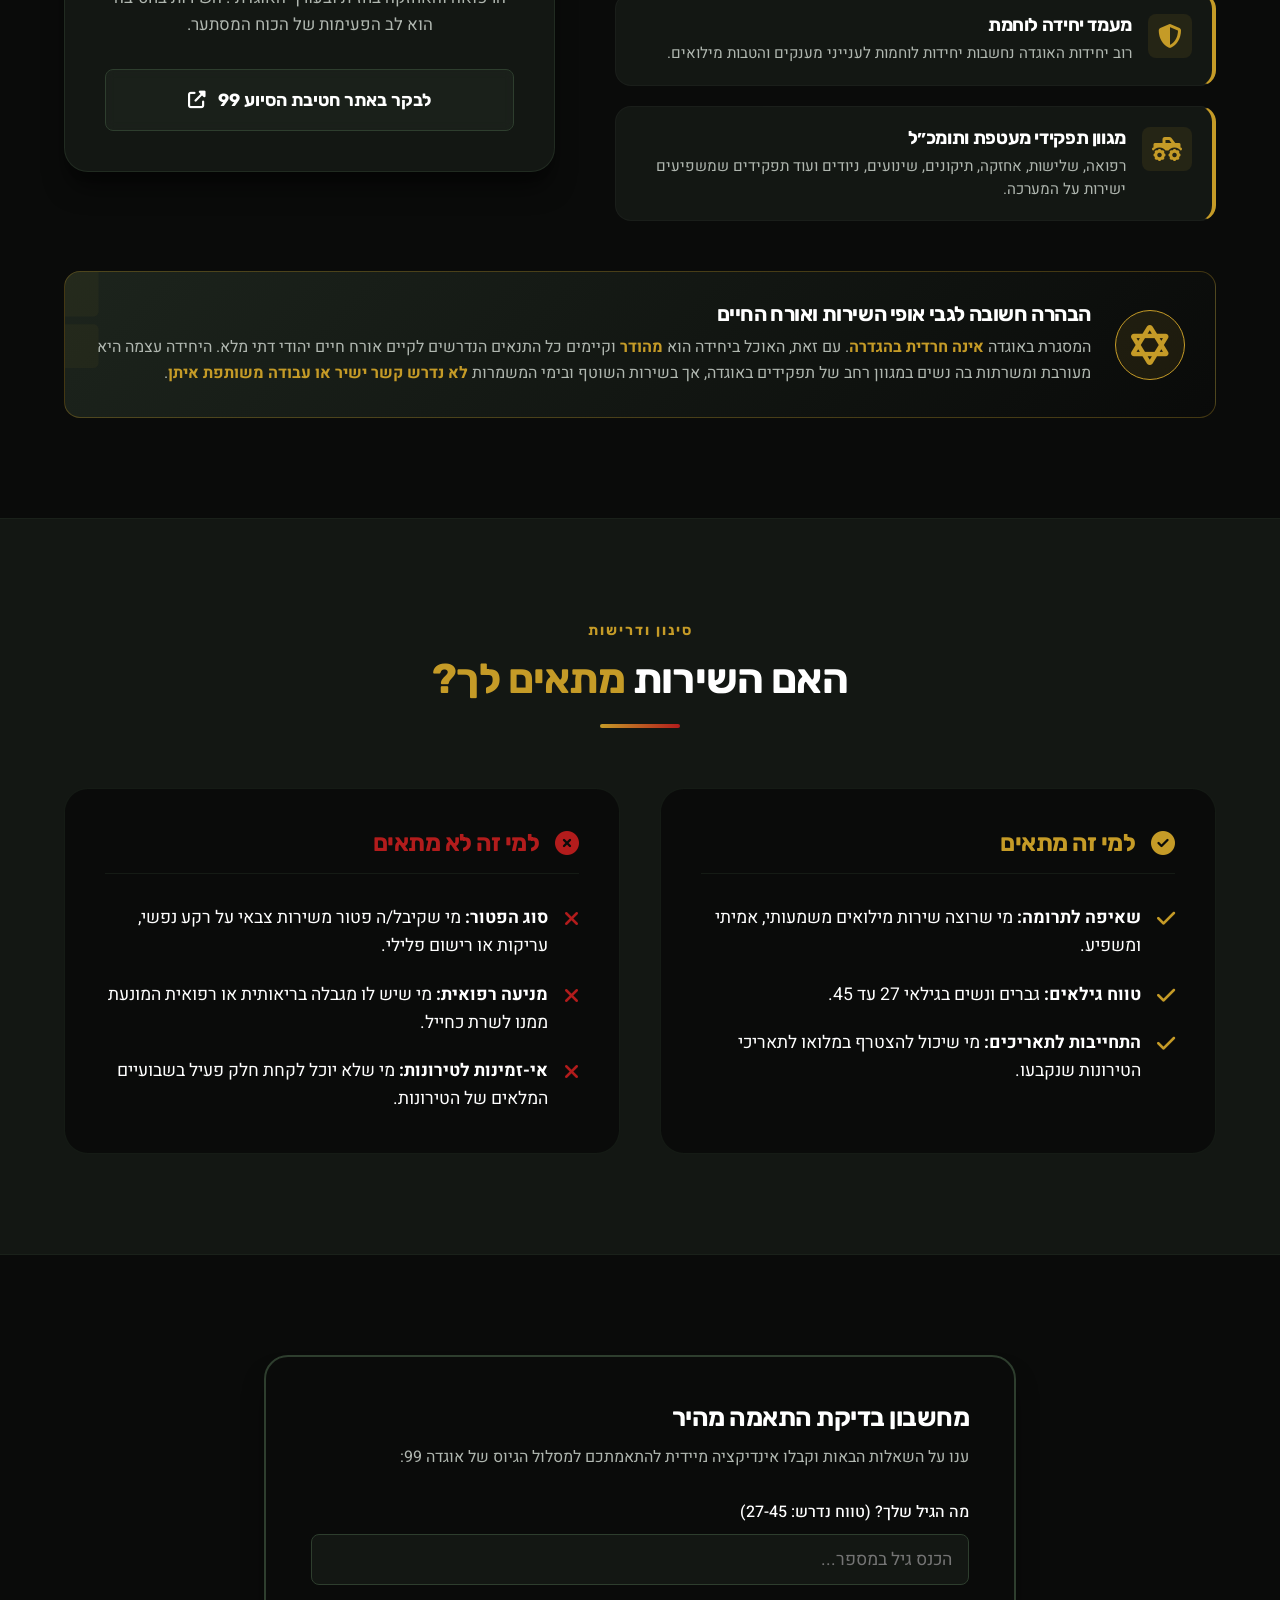
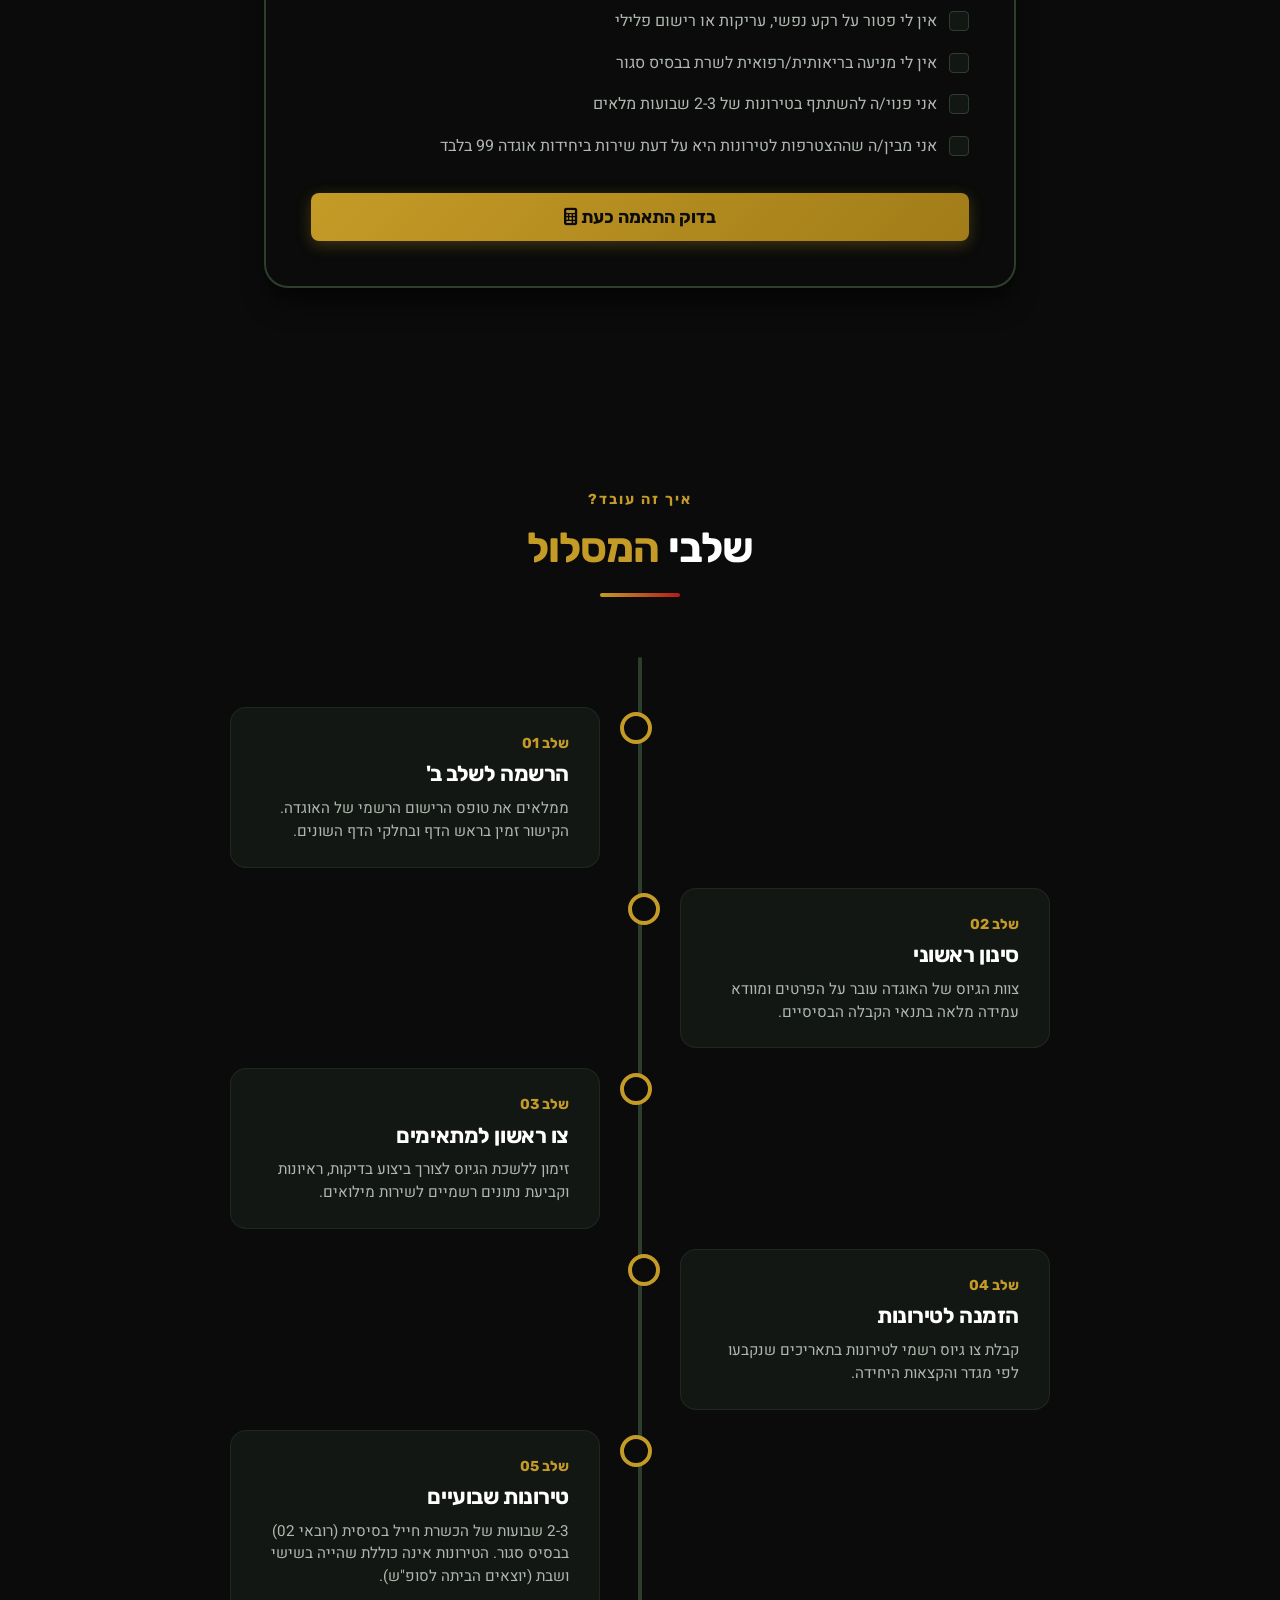
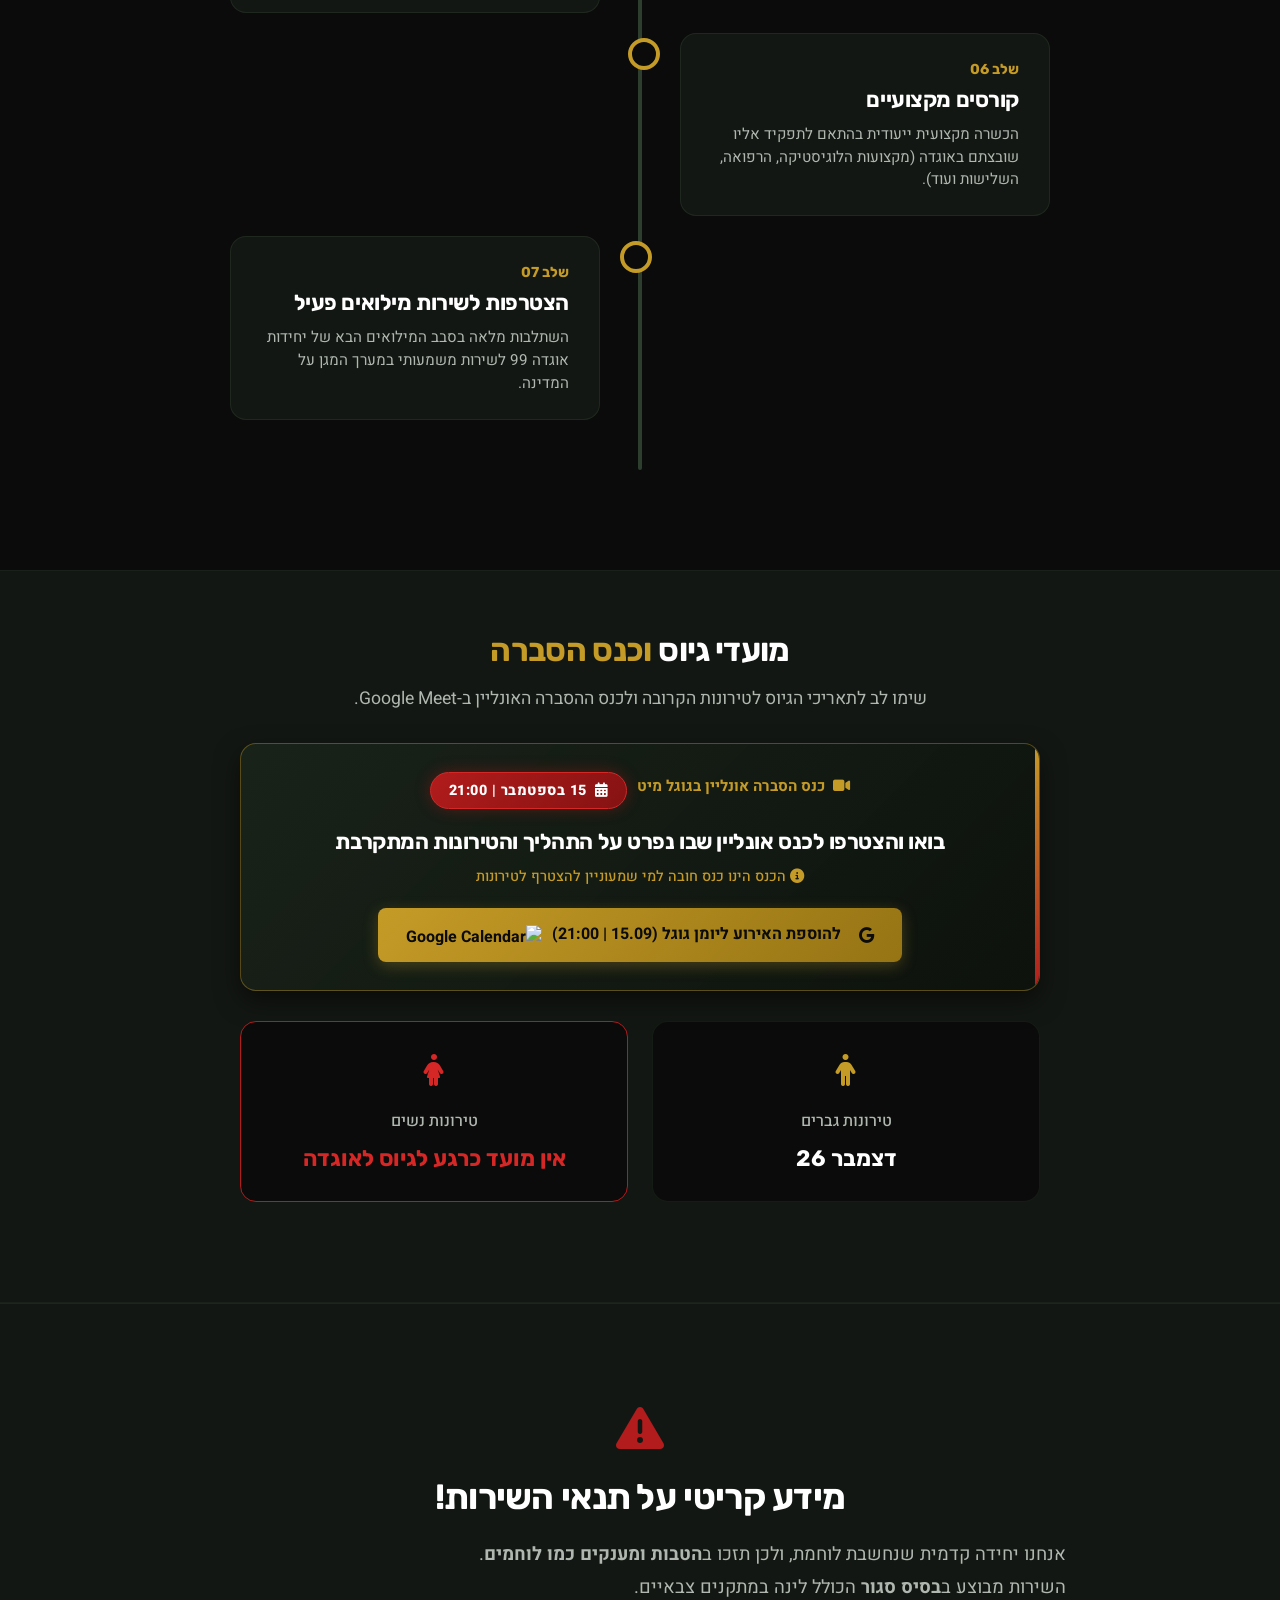
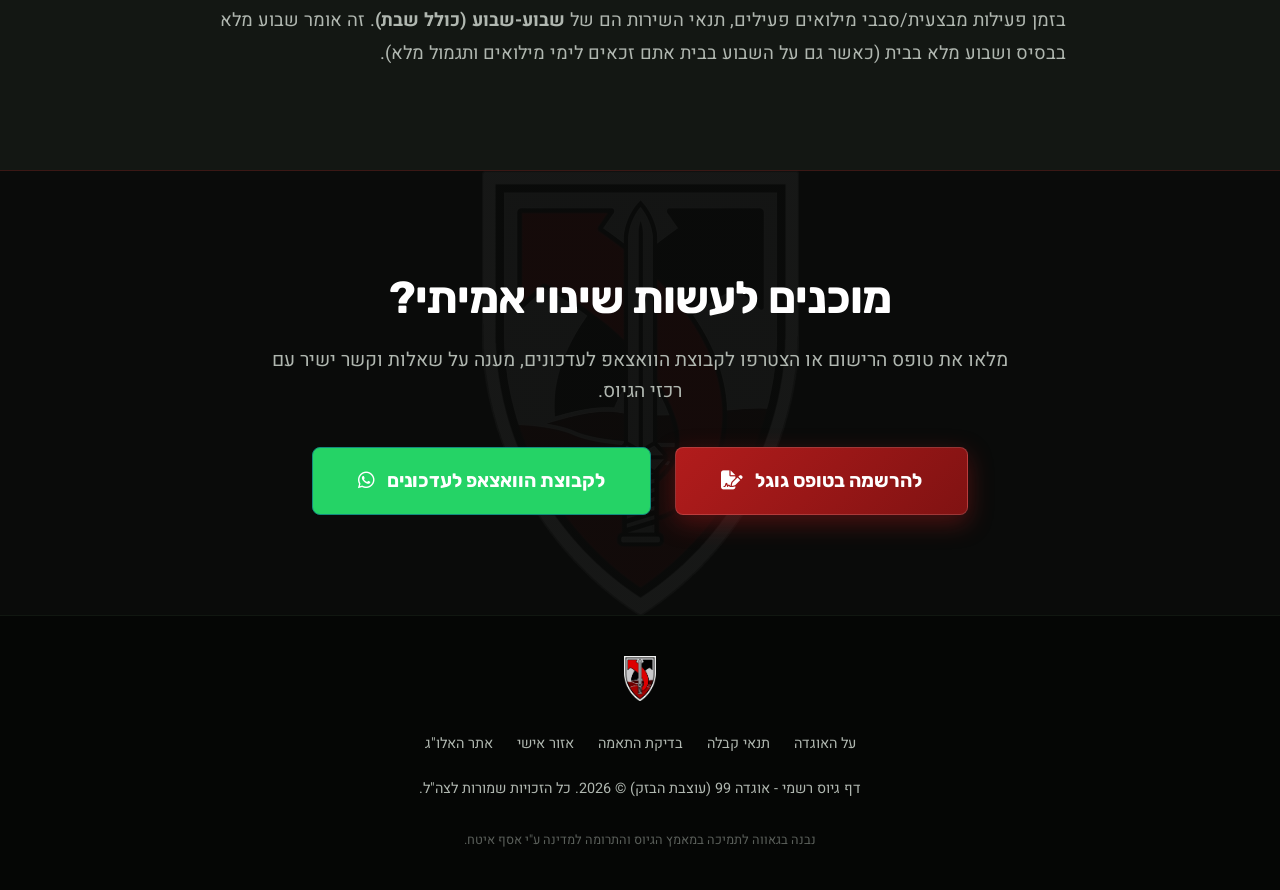
==== commit 49cdae27: "update the calender link to add the event to google calender" ====
--- a/index.html
+++ b/index.html
@@ -49,7 +49,7 @@
             <i class="fas fa-video"></i> כנס הסברה אונליין בגוגל מיט
           </span>
           <span class="event-date-pill">
-            <i class="fas fa-calendar-alt"></i> 15 בספטמבר
+            <i class="fas fa-calendar-alt"></i> 15 בספטמבר | 21:00
           </span>
         </div>
         <h2 class="event-modal-title" id="modal-event-title">
@@ -64,9 +64,9 @@
 
         <div class="event-modal-cta-box">
           <a target="_blank"
-             href="https://calendar.google.com/calendar/event?action=TEMPLATE&amp;tmeid=NmdzbWNjaHBjZGgzYWI5ZzZrcmplYjlrNmdvNjRiOXA2cGdqZWI5aTYxajM0Y2IyNnRnbTRkcGdjbyAxY2JlMGE5M2MxZTkyZmQ3MDY0N2Y4YjYxMmQ2MTA2MzIyNzcyYmJkYjYwODE5YTRmMDI2ZTQ3YWQ1YmI5ZTA5QGc&amp;tmsrc=1cbe0a93c1e92fd70647f8b612d6106322772bbdb60819a4f026e47ad5bb9e09%40group.calendar.google.com"
+             href="https://calendar.google.com/calendar/render?action=TEMPLATE&amp;text=%D7%9B%D7%A0%D7%A1%20%D7%96%D7%95%D7%9D%20(%D7%92%D7%95%D7%92%D7%9C%20%D7%9E%D7%99%D7%98)%20%D7%9C%D7%A7%D7%A8%D7%90%D7%AA%20%D7%98%D7%99%D7%A8%D7%95%D7%A0%D7%95%D7%AA%20%D7%A9%D7%9C%D7%91%20%D7%91%20%D7%9B%D7%A1%D7%9C%D7%95%20%D7%A4%D7%96%20-%20%D7%90%D7%95%D7%92%D7%93%D7%94%2099&amp;dates=20260915T180000Z/20260915T190000Z&amp;ctz=Asia%2FJerusalem&amp;details=%D7%9E%D7%AA%D7%A2%D7%A0%D7%99%D7%99%D7%A0%D7%99%D7%9D%20%D7%91%D7%92%D7%99%D7%95%D7%A1%20%D7%A9%D7%9C%D7%91%20%D7%91%20%D7%9C%D7%AA%D7%A4%D7%A7%D7%99%D7%93%D7%99%20%D7%9E%D7%99%D7%9C%D7%95%D7%90%D7%99%D7%9D%20%D7%9E%D7%A9%D7%9E%D7%A2%D7%95%D7%AA%D7%99%D7%99%D7%9D%3F%20%D7%94%D7%92%D7%A2%D7%AA%D7%9D%20%D7%9C%D7%9E%D7%A7%D7%95%D7%9D%20%D7%94%D7%A0%D7%9B%D7%95%D7%9F%2C%20%D7%90%D7%A0%D7%97%D7%A0%D7%95%20%D7%91%D7%90%D7%95%D7%92%D7%93%D7%94%2099%20%D7%9E%D7%A6%D7%99%D7%A2%D7%99%D7%9D%20%D7%92%D7%99%D7%95%D7%A1%20%D7%91%D7%A9%D7%9C%D7%91%20%D7%91%2C%20%D7%98%D7%99%D7%A8%D7%95%D7%A0%D7%95%D7%AA%2002%20%D7%95%D7%94%D7%9B%D7%A9%D7%A8%D7%94%20%D7%A6%D7%91%D7%90%D7%99%D7%AA%20%D7%A2%D7%9D%20%D7%A9%D7%99%D7%A8%D7%95%D7%AA%20%D7%9E%D7%99%D7%9C%D7%95%D7%90%D7%99%D7%9D%20%D7%9E%D7%A9%D7%9E%D7%A2%D7%95%D7%AA%D7%99.%0A%0A%D7%9E%D7%A6%D7%98%D7%A8%D7%A4%D7%99%D7%9D%3F%20%D7%91%D7%95%D7%90%D7%95%20%D7%9C%D7%A9%D7%9E%D7%95%D7%A2%20%D7%A2%D7%9C%20%D7%94%D7%9E%D7%A1%D7%9C%D7%95%D7%9C%20%D7%91%D7%9B%D7%A0%D7%A1%20%D7%A9%D7%9C%D7%A0%D7%95!%0A%0A%D7%94%D7%9B%D7%A0%D7%A1%20%D7%99%D7%9B%D7%99%D7%9F%20%D7%90%D7%AA%D7%9B%D7%9D%20%D7%9C%D7%98%D7%99%D7%A8%D7%95%D7%A0%D7%95%D7%AA%20%D7%95%D7%94%D7%95%D7%90%20%D7%97%D7%95%D7%91%D7%94%20%D7%9C%D7%9B%D7%9C%20%D7%9E%D7%99%20%D7%A9%D7%A8%D7%95%D7%A6%D7%94%20%D7%9C%D7%94%D7%9B%D7%A0%D7%A1%20%D7%9C%D7%98%D7%99%D7%A8%D7%95%D7%A0%D7%95%D7%AA.%0A%0A%D7%A7%D7%99%D7%A9%D7%95%D7%A8%20%D7%9C%D7%94%D7%A6%D7%98%D7%A8%D7%A4%D7%95%D7%AA%20%D7%9C%D7%9E%D7%A4%D7%92%D7%A9%20%D7%91-Google%20Meet%3A%0Ahttps%3A%2F%2Fmeet.google.com%2Frcu-otuy-qrs&amp;location=https%3A%2F%2Fmeet.google.com%2Frcu-otuy-qrs"
              class="btn-calendar-primary" id="modal-calendar-btn">
-            <i class="fab fa-google" style="margin-left: 8px;"></i> להוספת האירוע ליומן גוגל (15 בספטמבר)
+            <i class="fab fa-google" style="margin-left: 8px;"></i> להוספת האירוע ליומן גוגל (15.09 | 21:00)
             <img border="0" src="https://calendar.google.com/calendar/images/ext/gc_button1_iw.gif" alt="Google Calendar" class="calendar-img-badge">
           </a>
         </div>
@@ -129,9 +129,9 @@
             להרשמה לשלב ב' <i class="fas fa-file-signature"></i>
           </a>
           <a target="_blank"
-            href="https://calendar.google.com/calendar/event?action=TEMPLATE&amp;tmeid=NmdzbWNjaHBjZGgzYWI5ZzZrcmplYjlrNmdvNjRiOXA2cGdqZWI5aTYxajM0Y2IyNnRnbTRkcGdjbyAxY2JlMGE5M2MxZTkyZmQ3MDY0N2Y4YjYxMmQ2MTA2MzIyNzcyYmJkYjYwODE5YTRmMDI2ZTQ3YWQ1YmI5ZTA5QGc&amp;tmsrc=1cbe0a93c1e92fd70647f8b612d6106322772bbdb60819a4f026e47ad5bb9e09%40group.calendar.google.com"
+            href="https://calendar.google.com/calendar/render?action=TEMPLATE&amp;text=%D7%9B%D7%A0%D7%A1%20%D7%96%D7%95%D7%9D%20(%D7%92%D7%95%D7%92%D7%9C%20%D7%9E%D7%99%D7%98)%20%D7%9C%D7%A7%D7%A8%D7%90%D7%AA%20%D7%98%D7%99%D7%A8%D7%95%D7%A0%D7%95%D7%AA%20%D7%A9%D7%9C%D7%91%20%D7%91%20%D7%9B%D7%A1%D7%9C%D7%95%20%D7%A4%D7%96%20-%20%D7%90%D7%95%D7%92%D7%93%D7%94%2099&amp;dates=20260915T180000Z/20260915T190000Z&amp;ctz=Asia%2FJerusalem&amp;details=%D7%9E%D7%AA%D7%A2%D7%A0%D7%99%D7%99%D7%A0%D7%99%D7%9D%20%D7%91%D7%92%D7%99%D7%95%D7%A1%20%D7%A9%D7%9C%D7%91%20%D7%91%20%D7%9C%D7%AA%D7%A4%D7%A7%D7%99%D7%93%D7%99%20%D7%9E%D7%99%D7%9C%D7%95%D7%90%D7%99%D7%9D%20%D7%9E%D7%A9%D7%9E%D7%A2%D7%95%D7%AA%D7%99%D7%99%D7%9D%3F%20%D7%94%D7%92%D7%A2%D7%AA%D7%9D%20%D7%9C%D7%9E%D7%A7%D7%95%D7%9D%20%D7%94%D7%A0%D7%9B%D7%95%D7%9F%2C%20%D7%90%D7%A0%D7%97%D7%A0%D7%95%20%D7%91%D7%90%D7%95%D7%92%D7%93%D7%94%2099%20%D7%9E%D7%A6%D7%99%D7%A2%D7%99%D7%9D%20%D7%92%D7%99%D7%95%D7%A1%20%D7%91%D7%A9%D7%9C%D7%91%20%D7%91%2C%20%D7%98%D7%99%D7%A8%D7%95%D7%A0%D7%95%D7%AA%2002%20%D7%95%D7%94%D7%9B%D7%A9%D7%A8%D7%94%20%D7%A6%D7%91%D7%90%D7%99%D7%AA%20%D7%A2%D7%9D%20%D7%A9%D7%99%D7%A8%D7%95%D7%AA%20%D7%9E%D7%99%D7%9C%D7%95%D7%90%D7%99%D7%9D%20%D7%9E%D7%A9%D7%9E%D7%A2%D7%95%D7%AA%D7%99.%0A%0A%D7%9E%D7%A6%D7%98%D7%A8%D7%A4%D7%99%D7%9D%3F%20%D7%91%D7%95%D7%90%D7%95%20%D7%9C%D7%A9%D7%9E%D7%95%D7%A2%20%D7%A2%D7%9C%20%D7%94%D7%9E%D7%A1%D7%9C%D7%95%D7%9C%20%D7%91%D7%9B%D7%A0%D7%A1%20%D7%A9%D7%9C%D7%A0%D7%95!%0A%0A%D7%94%D7%9B%D7%A0%D7%A1%20%D7%99%D7%9B%D7%99%D7%9F%20%D7%90%D7%AA%D7%9B%D7%9D%20%D7%9C%D7%98%D7%99%D7%A8%D7%95%D7%A0%D7%95%D7%AA%20%D7%95%D7%94%D7%95%D7%90%20%D7%97%D7%95%D7%91%D7%94%20%D7%9C%D7%9B%D7%9C%20%D7%9E%D7%99%20%D7%A9%D7%A8%D7%95%D7%A6%D7%94%20%D7%9C%D7%94%D7%9B%D7%A0%D7%A1%20%D7%9C%D7%98%D7%99%D7%A8%D7%95%D7%A0%D7%95%D7%AA.%0A%0A%D7%A7%D7%99%D7%A9%D7%95%D7%A8%20%D7%9C%D7%94%D7%A6%D7%98%D7%A8%D7%A4%D7%95%D7%AA%20%D7%9C%D7%9E%D7%A4%D7%92%D7%A9%20%D7%91-Google%20Meet%3A%0Ahttps%3A%2F%2Fmeet.google.com%2Frcu-otuy-qrs&amp;location=https%3A%2F%2Fmeet.google.com%2Frcu-otuy-qrs"
             class="btn btn-gold-calendar" id="hero-calendar-btn">
-            הוספת הכנס ליומן גוגל (15.09) <i class="fab fa-google" style="margin-right: 6px;"></i>
+            הוספת הכנס ליומן גוגל (15.09 | 21:00) <i class="fab fa-google" style="margin-right: 6px;"></i>
           </a>
           <a href="#checker" class="btn btn-secondary" id="hero-check-btn">
             בדיקת התאמה מהירה <i class="fas fa-user-check"></i>
@@ -465,15 +465,15 @@
         <div class="calendar-event-card">
           <div class="calendar-event-badges-wrap">
             <div class="calendar-event-badge"><i class="fas fa-video"></i> כנס הסברה אונליין בגוגל מיט</div>
-            <div class="event-date-pill"><i class="fas fa-calendar-alt"></i> 15 בספטמבר</div>
+            <div class="event-date-pill"><i class="fas fa-calendar-alt"></i> 15 בספטמבר | 21:00</div>
           </div>
           <h3 class="calendar-event-title">בואו והצטרפו לכנס אונליין שבו נפרט על התהליך והטירונות המתקרבת</h3>
           <p class="calendar-event-sub"><i class="fas fa-info-circle"></i> הכנס הינו כנס חובה למי שמעוניין להצטרף לטירונות</p>
           <a target="_blank"
-             href="https://calendar.google.com/calendar/event?action=TEMPLATE&amp;tmeid=NmdzbWNjaHBjZGgzYWI5ZzZrcmplYjlrNmdvNjRiOXA2cGdqZWI5aTYxajM0Y2IyNnRnbTRkcGdjbyAxY2JlMGE5M2MxZTkyZmQ3MDY0N2Y4YjYxMmQ2MTA2MzIyNzcyYmJkYjYwODE5YTRmMDI2ZTQ3YWQ1YmI5ZTA5QGc&amp;tmsrc=1cbe0a93c1e92fd70647f8b612d6106322772bbdb60819a4f026e47ad5bb9e09%40group.calendar.google.com"
+             href="https://calendar.google.com/calendar/render?action=TEMPLATE&amp;text=%D7%9B%D7%A0%D7%A1%20%D7%96%D7%95%D7%9D%20(%D7%92%D7%95%D7%92%D7%9C%20%D7%9E%D7%99%D7%98)%20%D7%9C%D7%A7%D7%A8%D7%90%D7%AA%20%D7%98%D7%99%D7%A8%D7%95%D7%A0%D7%95%D7%AA%20%D7%A9%D7%9C%D7%91%20%D7%91%20%D7%9B%D7%A1%D7%9C%D7%95%20%D7%A4%D7%96%20-%20%D7%90%D7%95%D7%92%D7%93%D7%94%2099&amp;dates=20260915T180000Z/20260915T190000Z&amp;ctz=Asia%2FJerusalem&amp;details=%D7%9E%D7%AA%D7%A2%D7%A0%D7%99%D7%99%D7%A0%D7%99%D7%9D%20%D7%91%D7%92%D7%99%D7%95%D7%A1%20%D7%A9%D7%9C%D7%91%20%D7%91%20%D7%9C%D7%AA%D7%A4%D7%A7%D7%99%D7%93%D7%99%20%D7%9E%D7%99%D7%9C%D7%95%D7%90%D7%99%D7%9D%20%D7%9E%D7%A9%D7%9E%D7%A2%D7%95%D7%AA%D7%99%D7%99%D7%9D%3F%20%D7%94%D7%92%D7%A2%D7%AA%D7%9D%20%D7%9C%D7%9E%D7%A7%D7%95%D7%9D%20%D7%94%D7%A0%D7%9B%D7%95%D7%9F%2C%20%D7%90%D7%A0%D7%97%D7%A0%D7%95%20%D7%91%D7%90%D7%95%D7%92%D7%93%D7%94%2099%20%D7%9E%D7%A6%D7%99%D7%A2%D7%99%D7%9D%20%D7%92%D7%99%D7%95%D7%A1%20%D7%91%D7%A9%D7%9C%D7%91%20%D7%91%2C%20%D7%98%D7%99%D7%A8%D7%95%D7%A0%D7%95%D7%AA%2002%20%D7%95%D7%94%D7%9B%D7%A9%D7%A8%D7%94%20%D7%A6%D7%91%D7%90%D7%99%D7%AA%20%D7%A2%D7%9D%20%D7%A9%D7%99%D7%A8%D7%95%D7%AA%20%D7%9E%D7%99%D7%9C%D7%95%D7%90%D7%99%D7%9D%20%D7%9E%D7%A9%D7%9E%D7%A2%D7%95%D7%AA%D7%99.%0A%0A%D7%9E%D7%A6%D7%98%D7%A8%D7%A4%D7%99%D7%9D%3F%20%D7%91%D7%95%D7%90%D7%95%20%D7%9C%D7%A9%D7%9E%D7%95%D7%A2%20%D7%A2%D7%9C%20%D7%94%D7%9E%D7%A1%D7%9C%D7%95%D7%9C%20%D7%91%D7%9B%D7%A0%D7%A1%20%D7%A9%D7%9C%D7%A0%D7%95!%0A%0A%D7%94%D7%9B%D7%A0%D7%A1%20%D7%99%D7%9B%D7%99%D7%9F%20%D7%90%D7%AA%D7%9B%D7%9D%20%D7%9C%D7%98%D7%99%D7%A8%D7%95%D7%A0%D7%95%D7%AA%20%D7%95%D7%94%D7%95%D7%90%20%D7%97%D7%95%D7%91%D7%94%20%D7%9C%D7%9B%D7%9C%20%D7%9E%D7%99%20%D7%A9%D7%A8%D7%95%D7%A6%D7%94%20%D7%9C%D7%94%D7%9B%D7%A0%D7%A1%20%D7%9C%D7%98%D7%99%D7%A8%D7%95%D7%A0%D7%95%D7%AA.%0A%0A%D7%A7%D7%99%D7%A9%D7%95%D7%A8%20%D7%9C%D7%94%D7%A6%D7%98%D7%A8%D7%A4%D7%95%D7%AA%20%D7%9C%D7%9E%D7%A4%D7%92%D7%A9%20%D7%91-Google%20Meet%3A%0Ahttps%3A%2F%2Fmeet.google.com%2Frcu-otuy-qrs&amp;location=https%3A%2F%2Fmeet.google.com%2Frcu-otuy-qrs"
              class="btn-calendar-action">
              <i class="fab fa-google" style="margin-left: 8px;"></i>
-             <span>להוספת האירוע ליומן גוגל (15 בספטמבר)</span>
+             <span>להוספת האירוע ליומן גוגל (15.09 | 21:00)</span>
              <img border="0" src="https://calendar.google.com/calendar/images/ext/gc_button1_iw.gif" alt="Google Calendar" style="height: 20px; border-radius: 3px;">
           </a>
         </div>
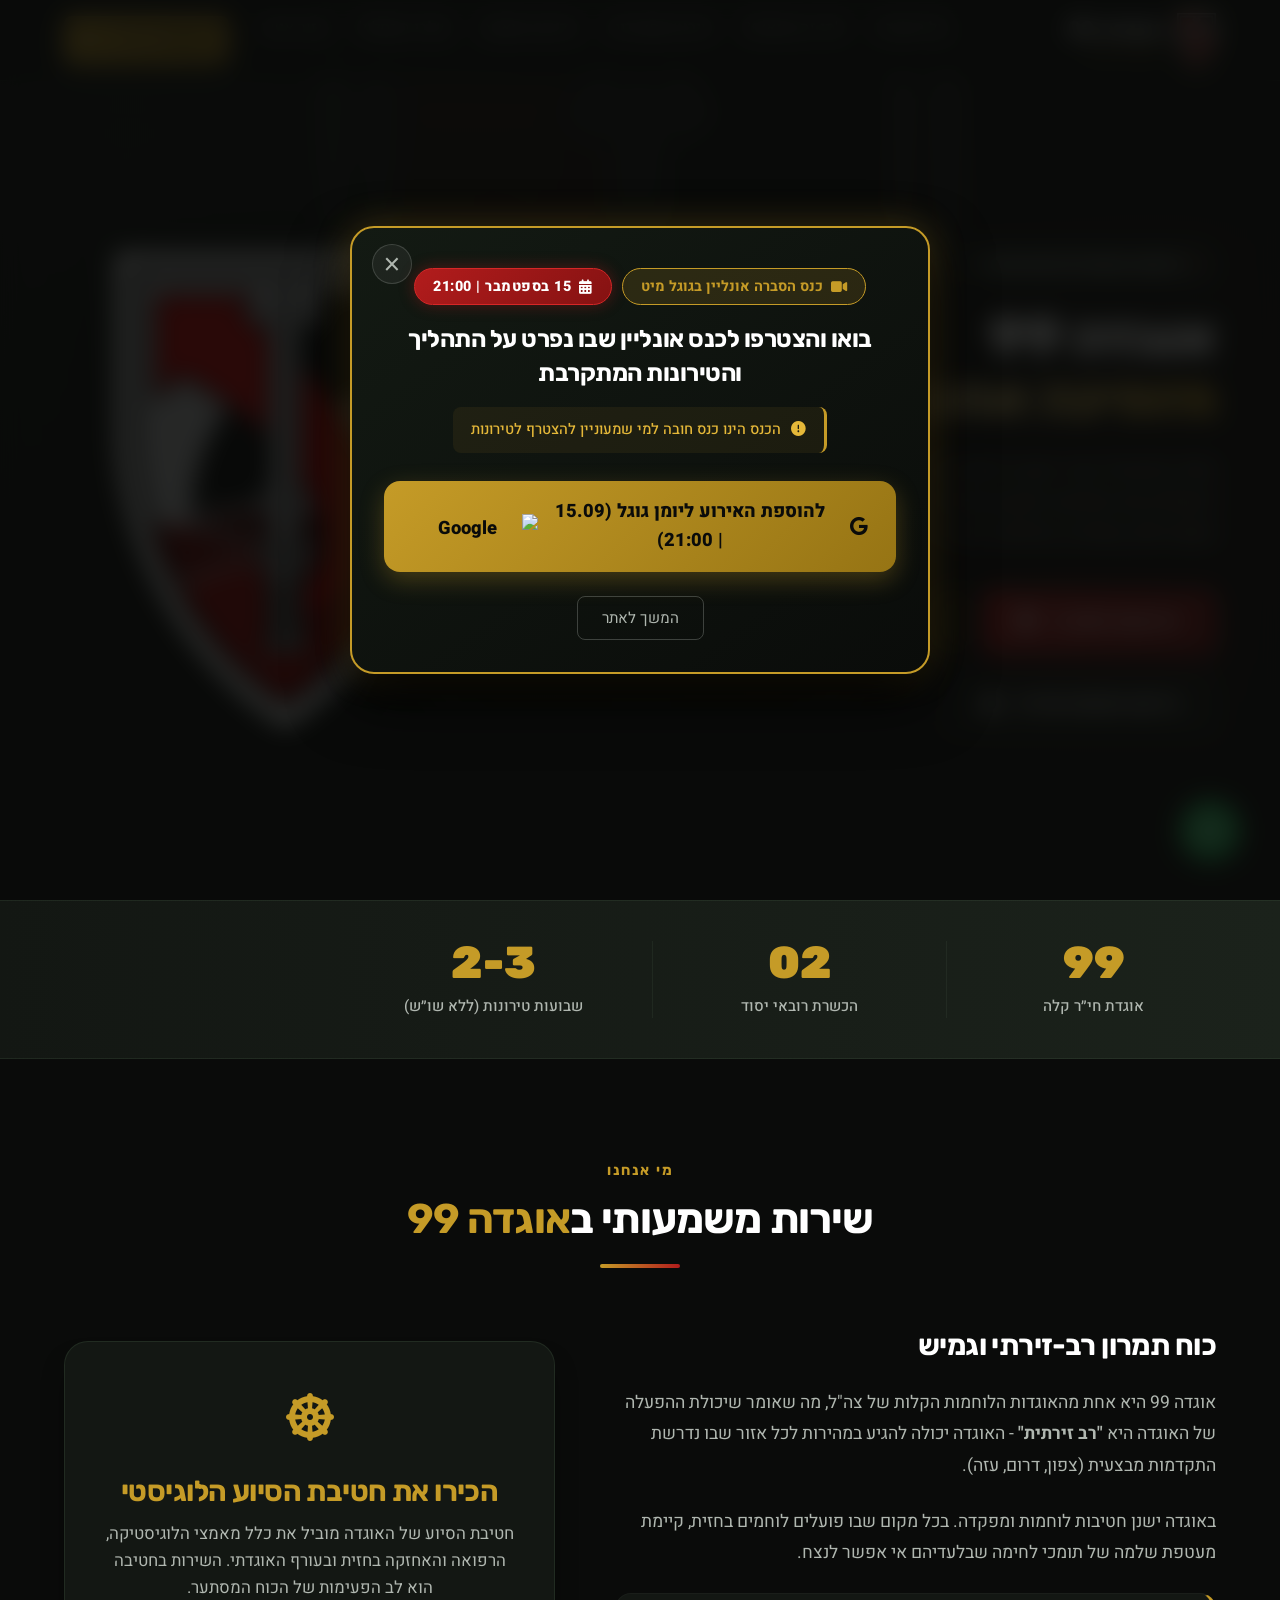
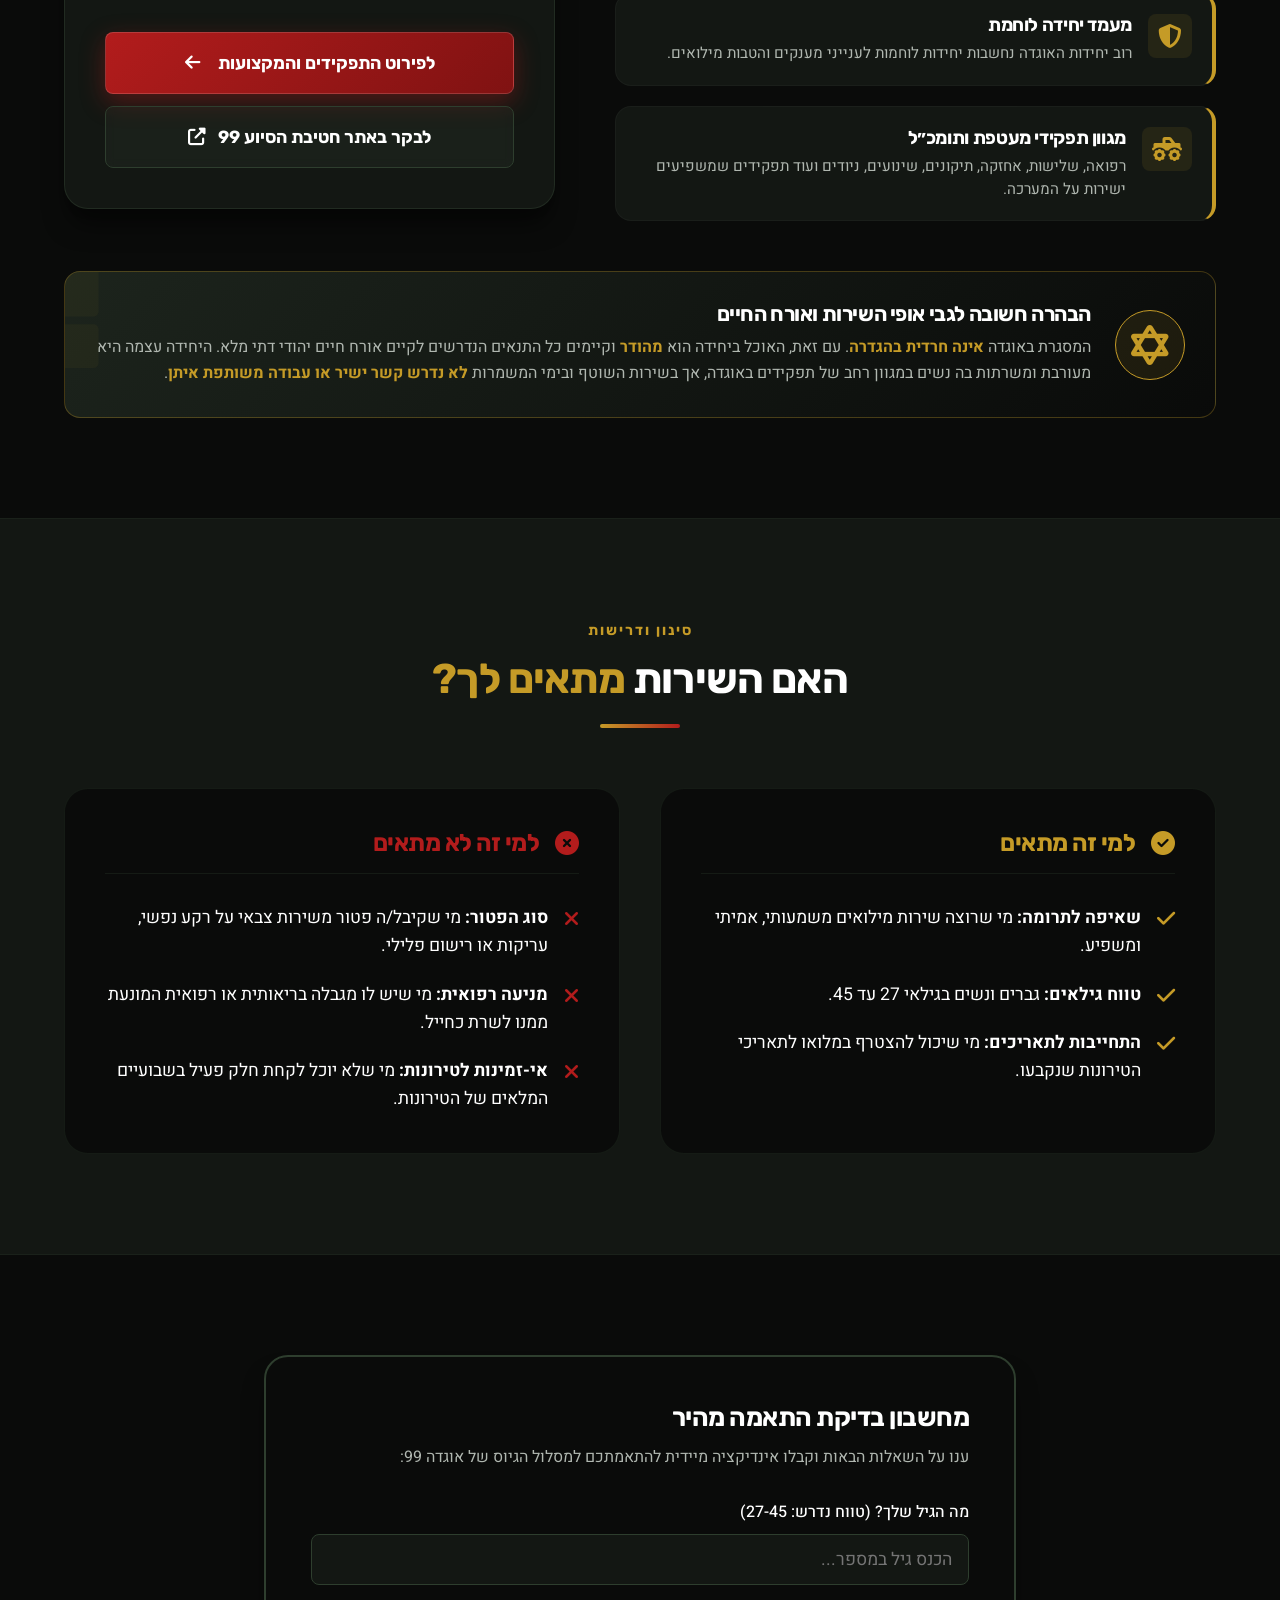
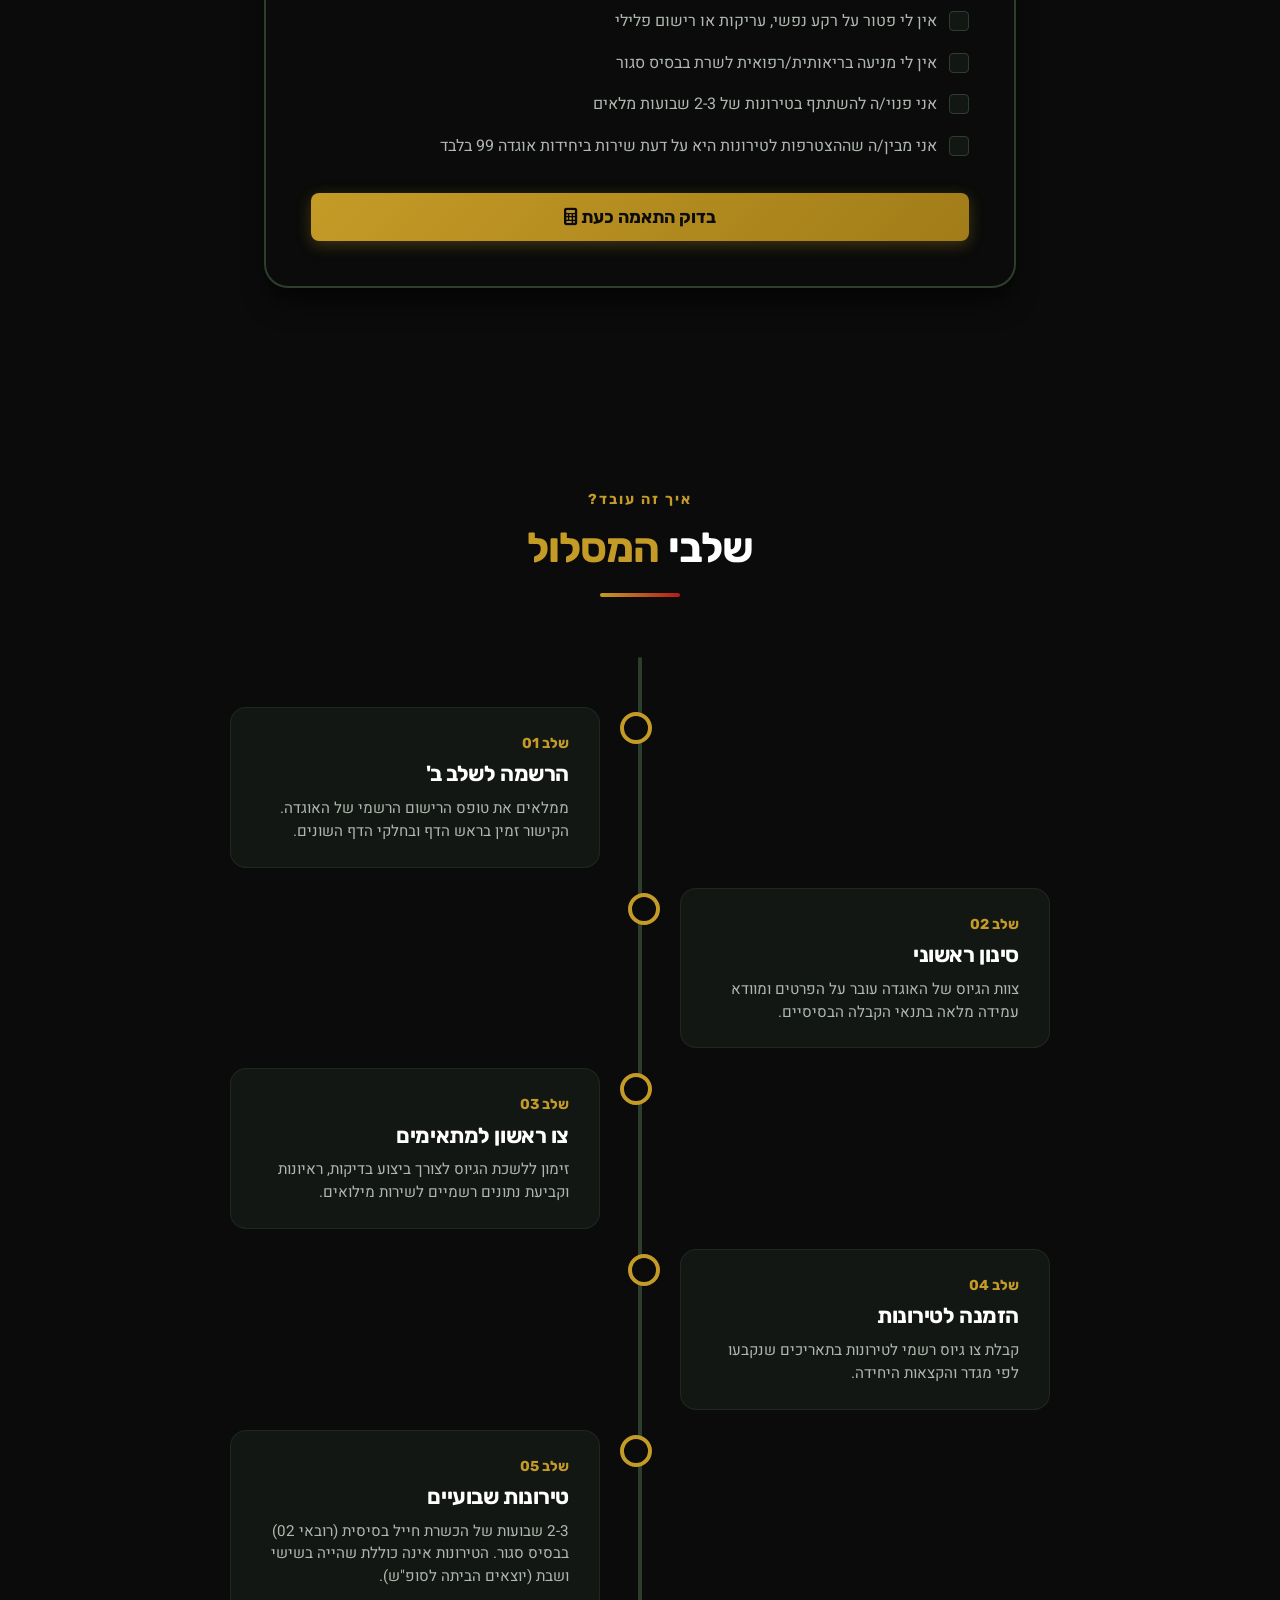
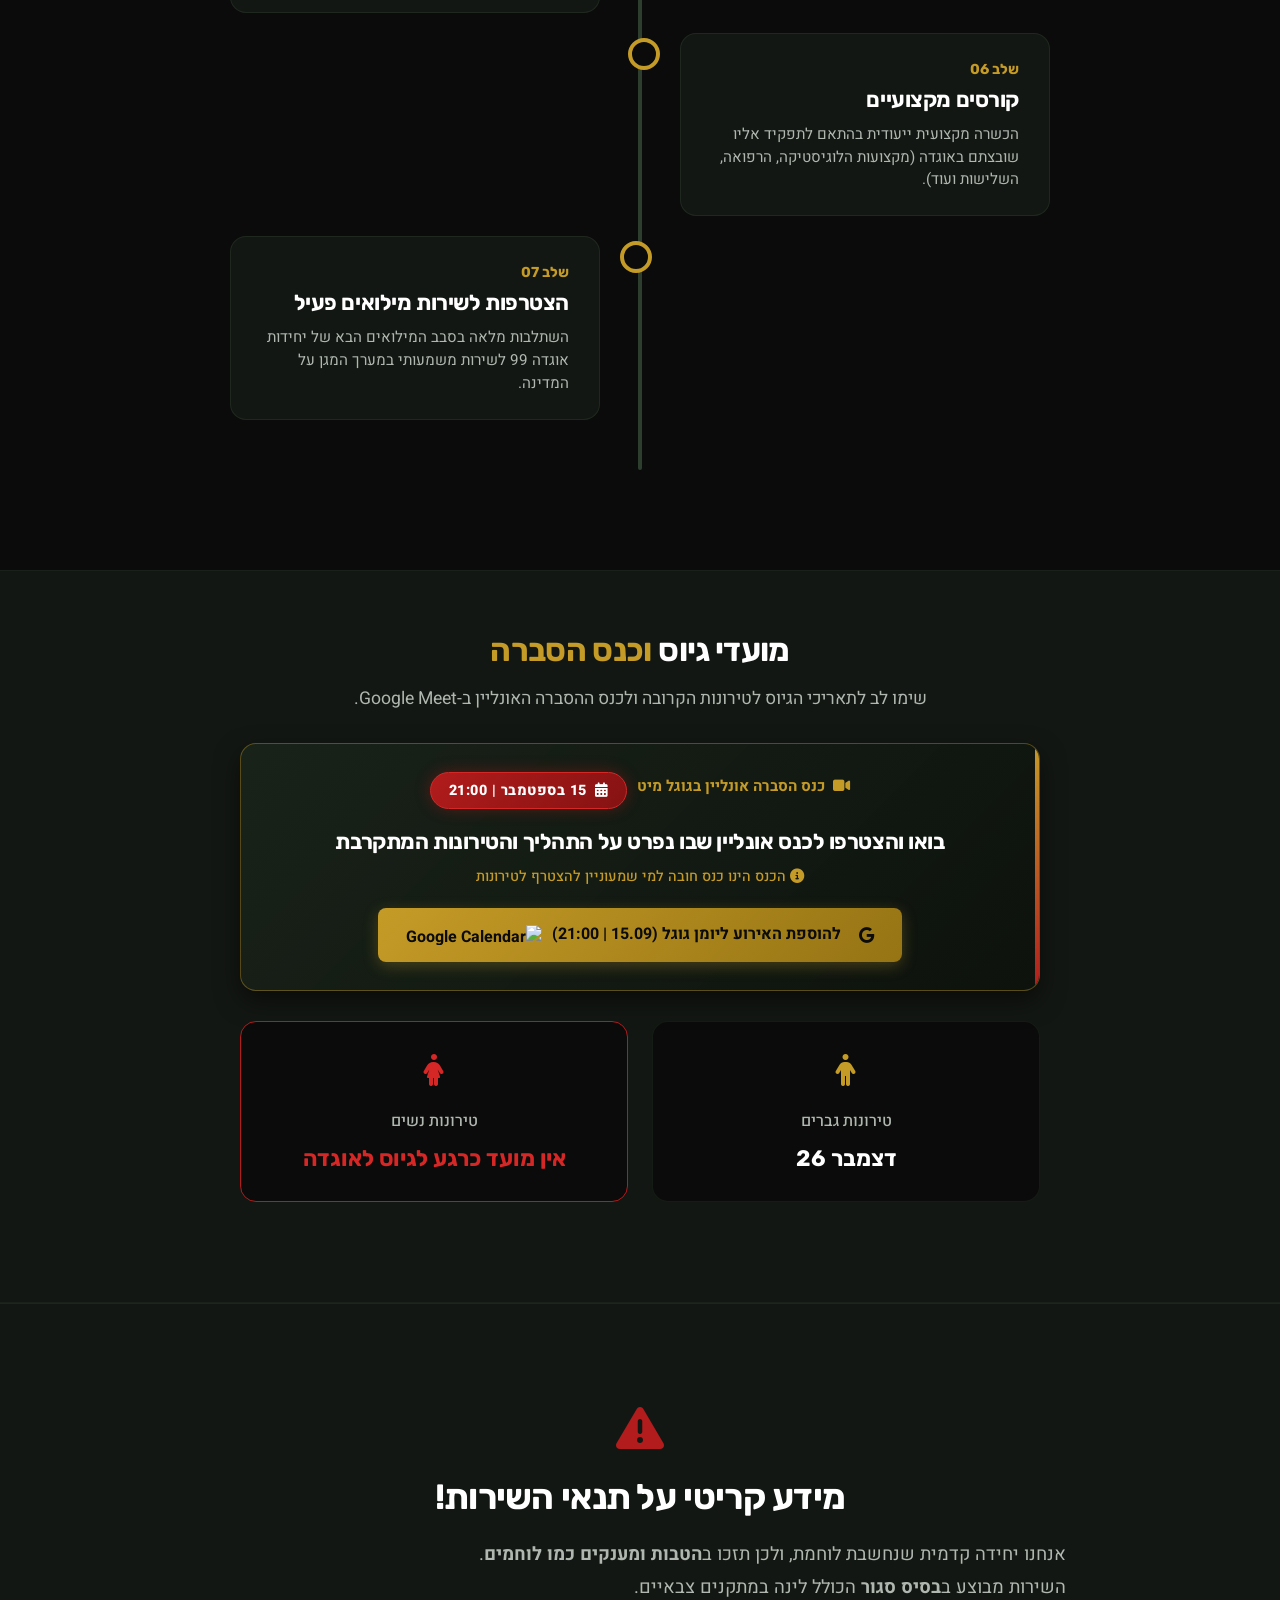
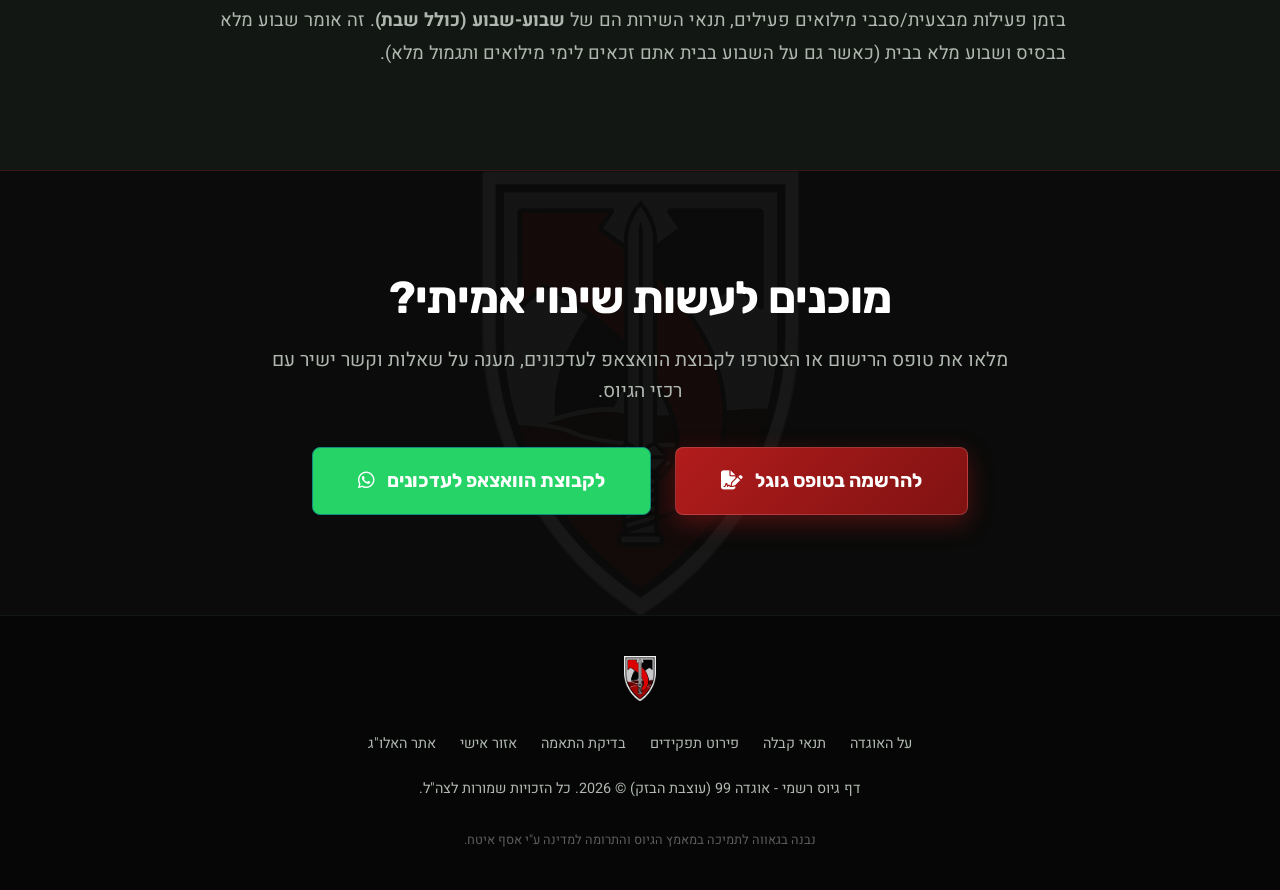
==== commit f8f686ac: "add roles description" ====
--- a/index.html
+++ b/index.html
@@ -98,6 +98,7 @@
       <ul class="nav-menu" id="nav-menu">
         <li><a href="#about" class="nav-link">על האוגדה</a></li>
         <li><a href="#eligibility" class="nav-link">למי זה מתאים?</a></li>
+        <li><a href="roles.html" class="nav-link">פירוט תפקידים</a></li>
         <li><a href="#checker" class="nav-link">בדיקת התאמה</a></li>
         <li><a href="#timeline" class="nav-link">שלבי המסלול</a></li>
         <li><a href="personal.html" class="nav-link">אזור אישי</a></li>
@@ -215,6 +216,9 @@
               חטיבת הסיוע של האוגדה מוביל את כלל מאמצי הלוגיסטיקה, הרפואה והאחזקה בחזית ובעורף האוגדתי.
               השירות בחטיבה הוא לב הפעימות של הכוח המסתער.
             </p>
+            <a href="roles.html" class="btn btn-primary" style="width: 100%; margin-bottom: 12px;" id="roles-link-btn">
+              לפירוט התפקידים והמקצועות <i class="fas fa-arrow-left" style="margin-right: 6px;"></i>
+            </a>
             <a href="https://www.alog99.com/" target="_blank" class="btn btn-secondary" style="width: 100%;"
               id="alog-link-btn">
               לבקר באתר חטיבת הסיוע 99 <i class="fas fa-external-link-alt"></i>
@@ -540,6 +544,7 @@
       <ul class="footer-links">
         <li><a href="#about" class="footer-link">על האוגדה</a></li>
         <li><a href="#eligibility" class="footer-link">תנאי קבלה</a></li>
+        <li><a href="roles.html" class="footer-link">פירוט תפקידים</a></li>
         <li><a href="#checker" class="footer-link">בדיקת התאמה</a></li>
         <li><a href="personal.html" class="footer-link">אזור אישי</a></li>
         <li><a href="https://www.alog99.com/" target="_blank" class="footer-link">אתר האלו"ג</a></li>
--- a/style.css
+++ b/style.css
@@ -1861,3 +1861,362 @@
   color: var(--text-dark);
 }
 
+/* ==========================================================
+   ROLES & POSITIONS PAGE STYLES (roles.html)
+   ========================================================== */
+
+.roles-container {
+  max-width: 1050px;
+  margin: 0 auto;
+}
+
+.roles-filter-nav {
+  display: flex;
+  justify-content: center;
+  flex-wrap: wrap;
+  gap: 10px;
+  margin-bottom: 40px;
+}
+
+.role-filter-btn {
+  background: var(--bg-secondary);
+  border: 1px solid rgba(197, 155, 39, 0.4);
+  color: var(--text-muted);
+  font-family: var(--font-display);
+  font-weight: 600;
+  font-size: 0.95rem;
+  padding: 9px 20px;
+  border-radius: var(--border-radius-sm);
+  cursor: pointer;
+  transition: var(--transition-smooth);
+  display: inline-flex;
+  align-items: center;
+  gap: 8px;
+}
+
+.role-filter-btn:hover {
+  border-color: var(--color-gold);
+  color: var(--text-primary);
+  background: rgba(197, 155, 39, 0.1);
+}
+
+.role-filter-btn.active {
+  background: linear-gradient(135deg, var(--color-gold), #9e7a17);
+  border-color: var(--color-gold);
+  color: var(--text-dark);
+  box-shadow: 0 4px 15px var(--color-gold-glow);
+}
+
+.roles-grid {
+  display: grid;
+  grid-template-columns: 1fr;
+  gap: 32px;
+}
+
+.role-card {
+  background: var(--bg-secondary);
+  border: 2px solid var(--color-gold) !important;
+  border-radius: var(--border-radius-md);
+  overflow: hidden;
+  box-shadow: 0 4px 20px rgba(0, 0, 0, 0.5), 0 0 15px rgba(197, 155, 39, 0.18);
+  transition: var(--transition-smooth);
+  display: grid;
+  grid-template-columns: 280px 1fr;
+  position: relative;
+  align-items: stretch;
+}
+
+.role-card:hover {
+  border-color: var(--color-gold-hover) !important;
+  box-shadow: 0 10px 30px rgba(0, 0, 0, 0.7), 0 0 25px rgba(197, 155, 39, 0.35);
+  transform: translateY(-3px);
+}
+
+.role-card-media {
+  position: relative;
+  background: #0d110d;
+  overflow: hidden;
+  display: flex;
+  flex-direction: column;
+  width: 100%;
+  height: 100%;
+  border-left: 1px solid rgba(197, 155, 39, 0.3);
+}
+
+.role-card-img-wrap {
+  width: 100%;
+  height: 100%;
+  min-height: 220px;
+  position: relative;
+  overflow: hidden;
+  display: flex;
+}
+
+.role-card-img {
+  width: 100%;
+  height: 100%;
+  object-fit: cover;
+  transition: transform 0.5s ease;
+  display: block;
+}
+
+.role-card:hover .role-card-img {
+  transform: scale(1.04);
+}
+
+.role-card-media-overlay {
+  position: absolute;
+  inset: 0;
+  background: linear-gradient(180deg, rgba(10,11,10,0) 0%, rgba(10,11,10,0.5) 100%);
+  pointer-events: none;
+}
+
+.role-thumb-gallery {
+  display: flex;
+  gap: 6px;
+  padding: 8px 12px;
+  background: rgba(10, 11, 10, 0.95);
+  border-top: 1px solid rgba(197, 155, 39, 0.3);
+  z-index: 2;
+}
+
+.role-thumb-btn {
+  width: 50px;
+  height: 36px;
+  border-radius: var(--border-radius-sm);
+  overflow: hidden;
+  border: 2px solid rgba(255, 255, 255, 0.2);
+  cursor: pointer;
+  background: transparent;
+  padding: 0;
+  opacity: 0.7;
+  transition: var(--transition-fast);
+}
+
+.role-thumb-btn img {
+  width: 100%;
+  height: 100%;
+  object-fit: cover;
+}
+
+.role-thumb-btn.active, .role-thumb-btn:hover {
+  border-color: var(--color-gold);
+  opacity: 1;
+}
+
+.role-card-content {
+  padding: 28px 30px;
+  display: flex;
+  flex-direction: column;
+  justify-content: space-between;
+}
+
+.role-header {
+  margin-bottom: 18px;
+  border-bottom: 1px solid rgba(197, 155, 39, 0.25);
+  padding-bottom: 14px;
+}
+
+.role-category-tag {
+  color: var(--color-gold);
+  font-size: 0.85rem;
+  font-weight: 700;
+  letter-spacing: 0.5px;
+  margin-bottom: 4px;
+  display: inline-block;
+  font-family: var(--font-display);
+}
+
+.role-card .role-title, h2.role-title {
+  font-size: 1.85rem !important;
+  color: var(--color-red) !important;
+  font-family: var(--font-display) !important;
+  font-weight: 700 !important;
+  line-height: 1.25;
+}
+
+.role-section-block {
+  margin-bottom: 18px;
+}
+
+.role-card .role-block-title, h3.role-block-title {
+  font-size: 1.05rem !important;
+  color: var(--color-red) !important;
+  font-weight: 700 !important;
+  margin-bottom: 8px;
+  font-family: var(--font-display) !important;
+}
+
+.role-text-body {
+  font-size: 1rem;
+  color: #d1d5db;
+  line-height: 1.6;
+  margin-bottom: 0;
+}
+
+.role-skills-tags {
+  display: flex;
+  flex-wrap: wrap;
+  gap: 8px;
+  margin-top: 4px;
+}
+
+.role-skill-pill {
+  background: rgba(197, 155, 39, 0.1);
+  border: 1px solid rgba(197, 155, 39, 0.35);
+  color: #e2e8f0;
+  font-size: 0.88rem;
+  font-weight: 500;
+  padding: 5px 14px;
+  border-radius: var(--border-radius-sm);
+  display: inline-block;
+}
+
+.role-card-footer {
+  display: flex;
+  align-items: center;
+  margin-top: 12px;
+  padding-top: 14px;
+  border-top: 1px solid rgba(197, 155, 39, 0.2);
+}
+
+.role-highlight-note {
+  font-size: 0.9rem;
+  color: #9ca3af;
+  display: inline-flex;
+  align-items: center;
+  gap: 6px;
+}
+
+.role-action-btns {
+  display: flex;
+  gap: 10px;
+  flex-wrap: wrap;
+}
+
+.btn-role-apply {
+  background: linear-gradient(135deg, var(--color-red), #801212);
+  color: var(--text-primary);
+  font-family: var(--font-display);
+  font-weight: 700;
+  font-size: 0.95rem;
+  padding: 10px 22px;
+  border-radius: var(--border-radius-sm);
+  display: inline-flex;
+  align-items: center;
+  gap: 8px;
+  transition: var(--transition-smooth);
+  box-shadow: 0 4px 15px var(--color-red-glow);
+  border: 1px solid rgba(255, 255, 255, 0.1);
+}
+
+.btn-role-apply:hover {
+  background: linear-gradient(135deg, var(--color-red-hover), var(--color-red));
+  transform: translateY(-2px);
+  box-shadow: 0 8px 20px rgba(178, 28, 28, 0.6);
+  color: var(--text-primary);
+}
+
+.btn-role-talk {
+  background: rgba(37, 211, 102, 0.12);
+  border: 1px solid rgba(37, 211, 102, 0.35);
+  color: #25d366;
+  font-family: var(--font-display);
+  font-weight: 600;
+  font-size: 0.95rem;
+  padding: 10px 18px;
+  border-radius: var(--border-radius-sm);
+  display: inline-flex;
+  align-items: center;
+  gap: 8px;
+  transition: var(--transition-smooth);
+}
+
+.btn-role-talk:hover {
+  background: #25d366;
+  color: #fff;
+  transform: translateY(-2px);
+}
+
+/* Service Conditions Highlight Banner for Roles Page */
+.roles-service-banner {
+  background: linear-gradient(135deg, rgba(30, 38, 30, 0.95) 0%, rgba(10, 11, 10, 0.95) 100%);
+  border: 1px solid rgba(197, 155, 39, 0.3);
+  border-radius: var(--border-radius-md);
+  padding: 35px 35px;
+  margin-top: 55px;
+  display: grid;
+  grid-template-columns: repeat(auto-fit, minmax(260px, 1fr));
+  gap: 25px;
+}
+
+.service-feature-item {
+  display: flex;
+  gap: 16px;
+  align-items: flex-start;
+}
+
+.service-feature-icon {
+  width: 48px;
+  height: 48px;
+  border-radius: var(--border-radius-sm);
+  background: rgba(197, 155, 39, 0.1);
+  border: 1px solid rgba(197, 155, 39, 0.4);
+  color: var(--color-gold);
+  display: flex;
+  align-items: center;
+  justify-content: center;
+  font-size: 1.3rem;
+  flex-shrink: 0;
+}
+
+.service-feature-text h4 {
+  font-size: 1.1rem;
+  color: var(--text-primary);
+  margin-bottom: 4px;
+  font-family: var(--font-display);
+}
+
+.service-feature-text p {
+  font-size: 0.9rem;
+  color: var(--text-muted);
+  line-height: 1.45;
+}
+
+/* Responsive adjustments for roles page */
+@media (max-width: 860px) {
+  .role-card {
+    grid-template-columns: 1fr;
+  }
+  .role-card-media {
+    border-left: none;
+    border-bottom: 1px solid rgba(197, 155, 39, 0.3);
+  }
+  .role-card-img-wrap {
+    min-height: 200px;
+    max-height: 250px;
+  }
+  .role-card-content {
+    padding: 22px;
+  }
+}
+
+@media (max-width: 600px) {
+  .role-card-footer {
+    flex-direction: column;
+    align-items: stretch;
+  }
+  .role-action-btns {
+    width: 100%;
+  }
+  .btn-role-apply, .btn-role-talk {
+    flex: 1;
+    justify-content: center;
+  }
+  .role-title {
+    font-size: 1.5rem;
+  }
+  .roles-service-banner {
+    padding: 20px;
+  }
+}
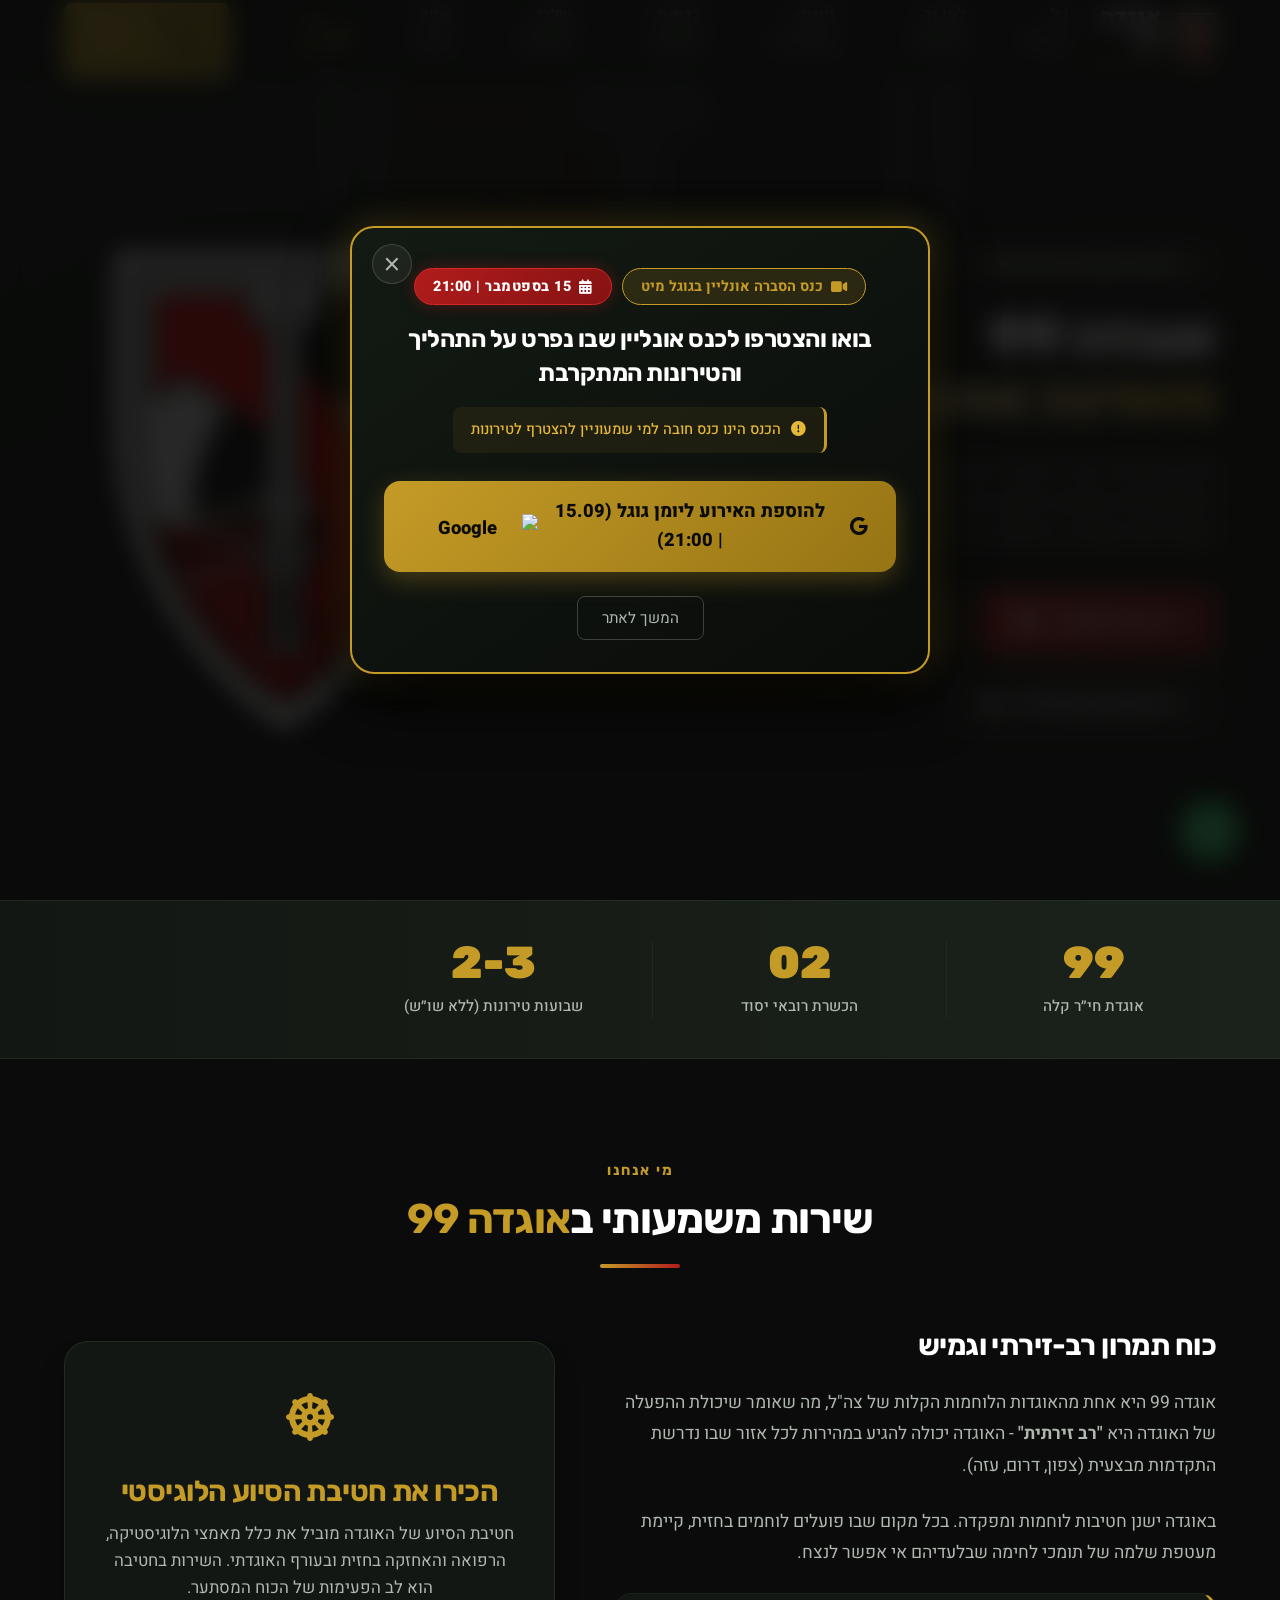
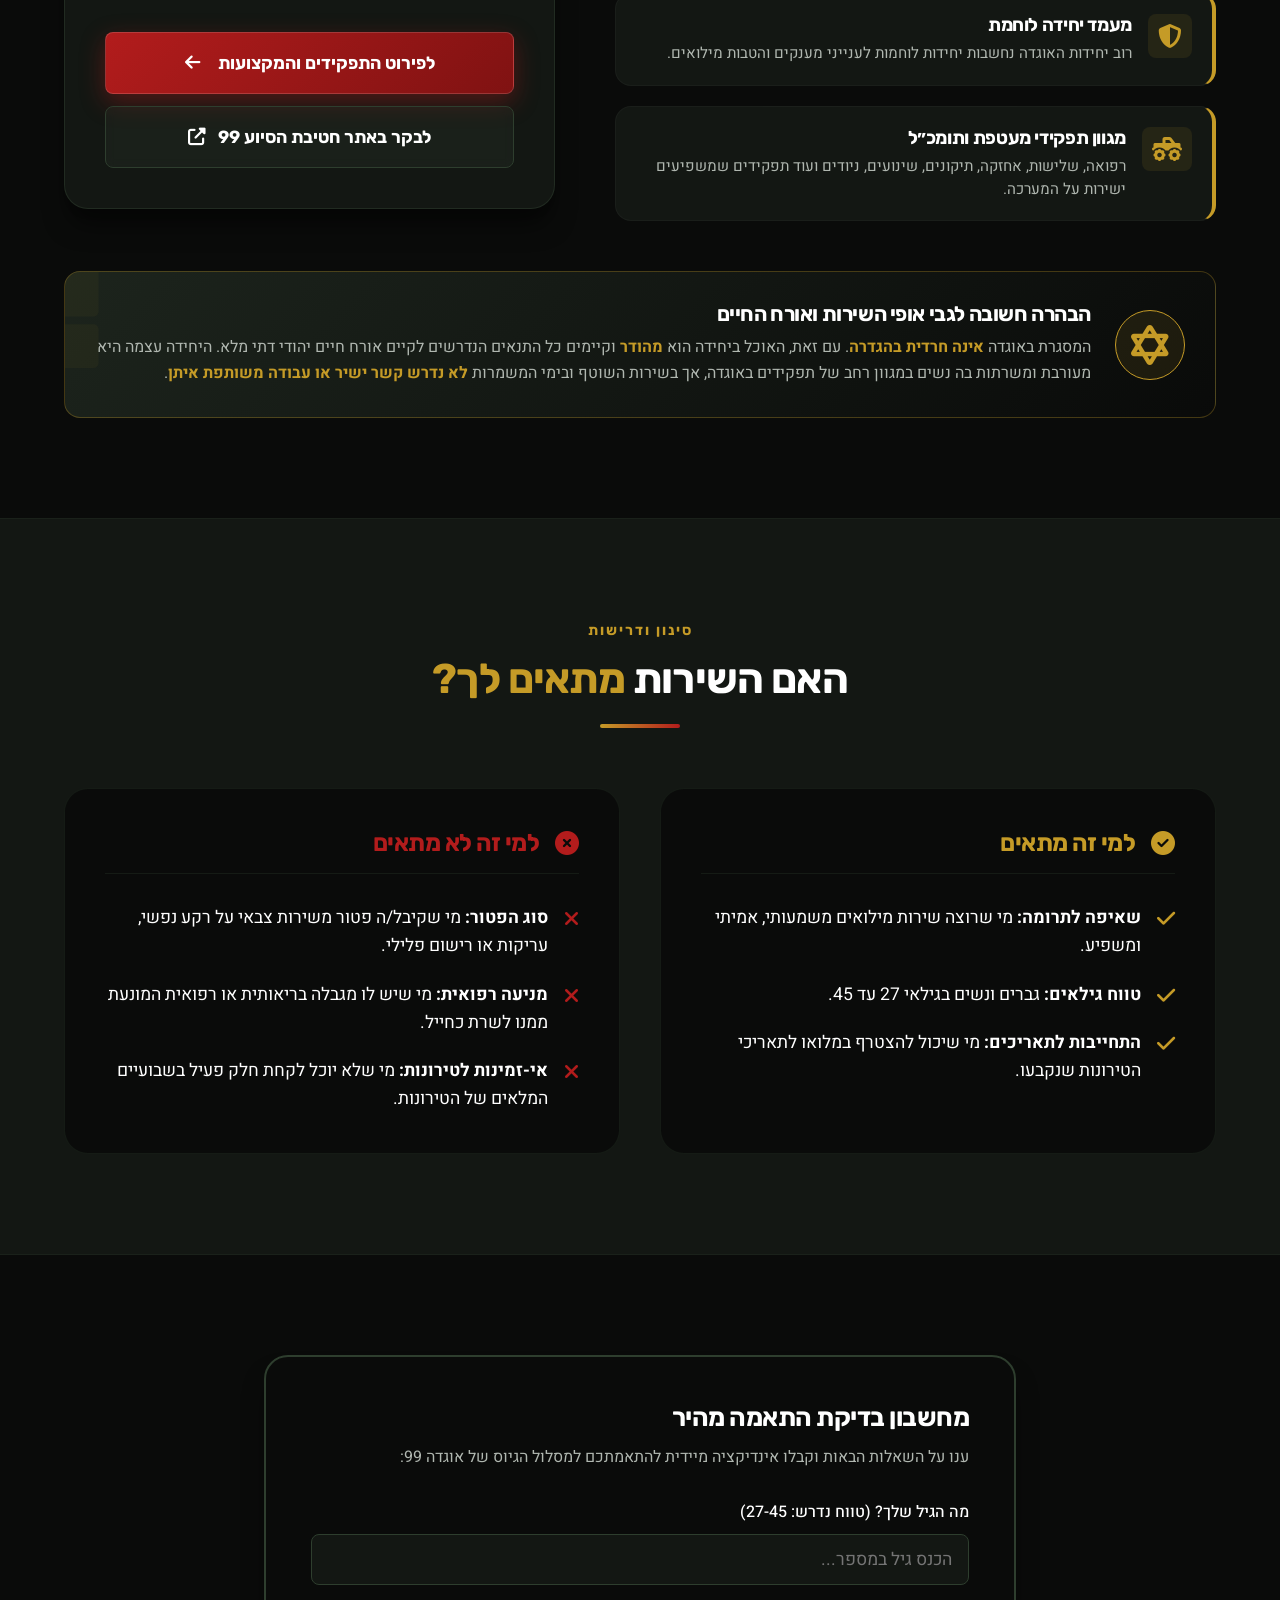
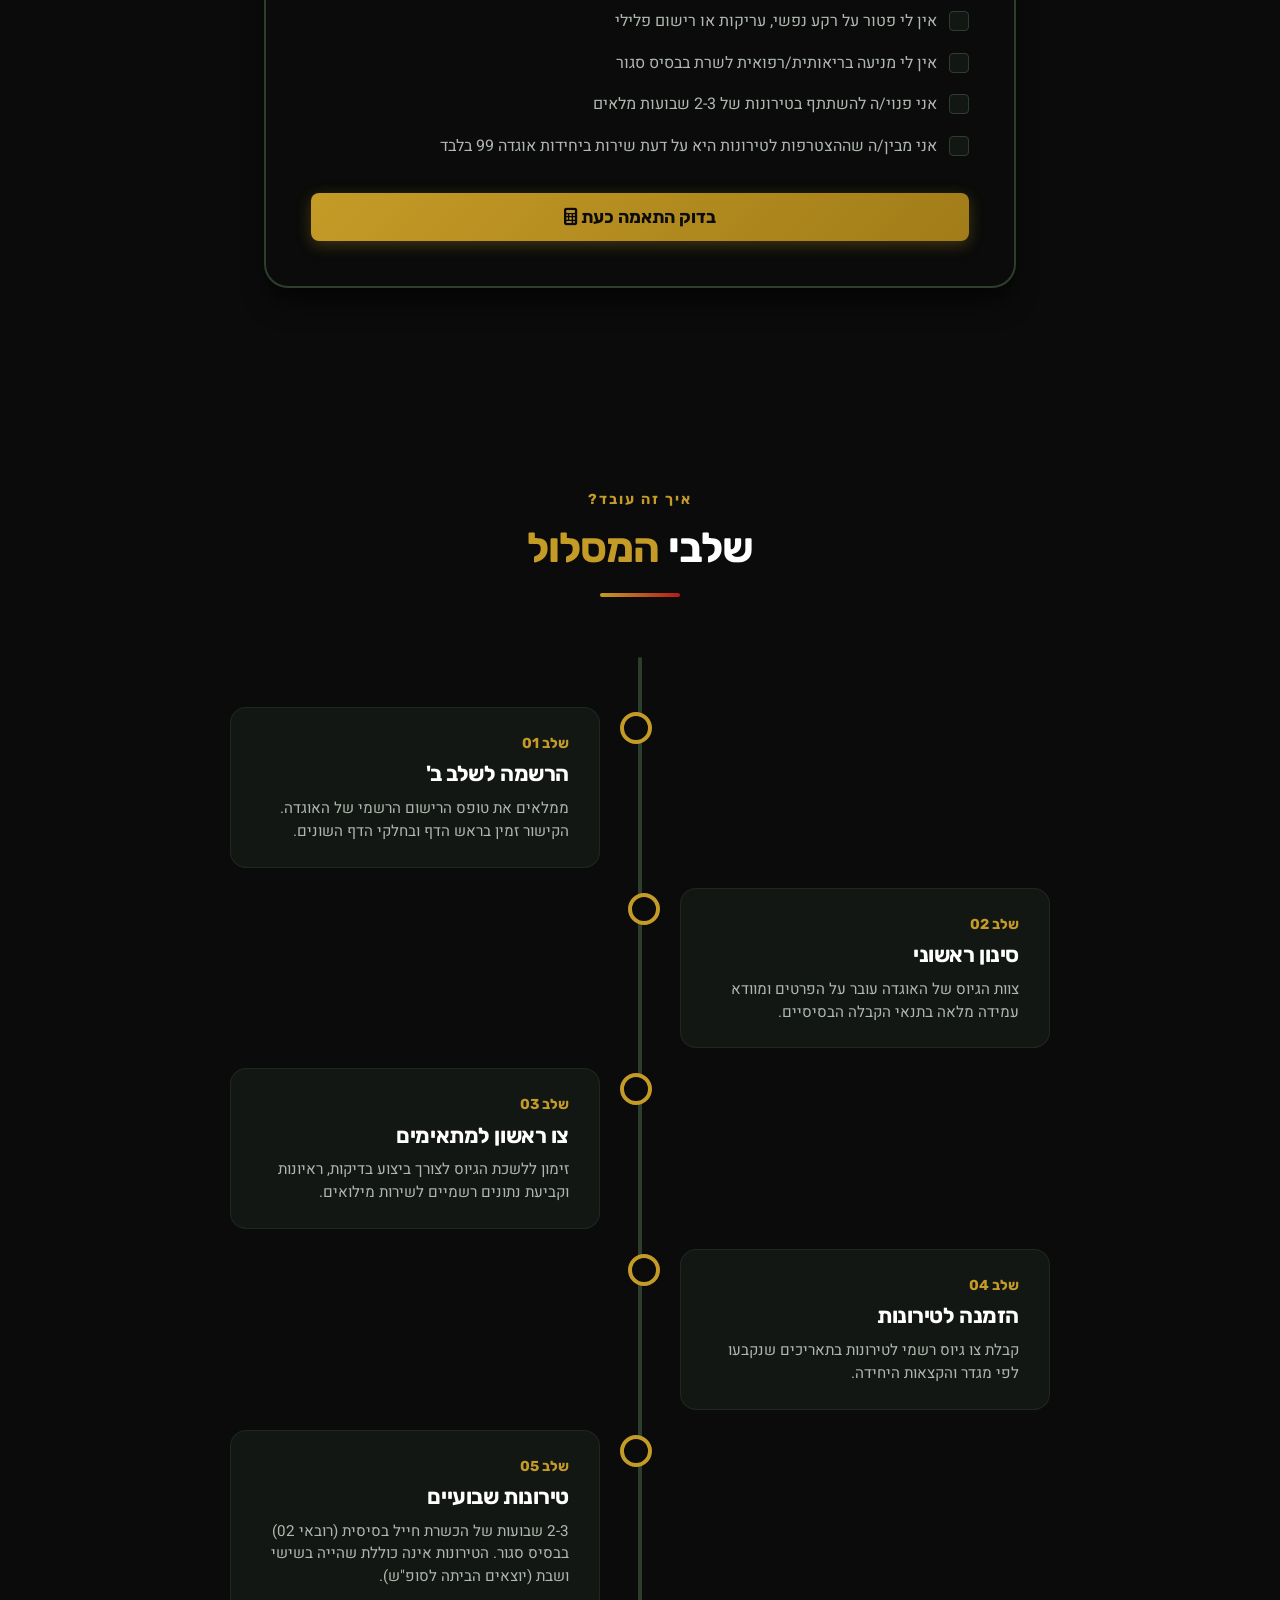
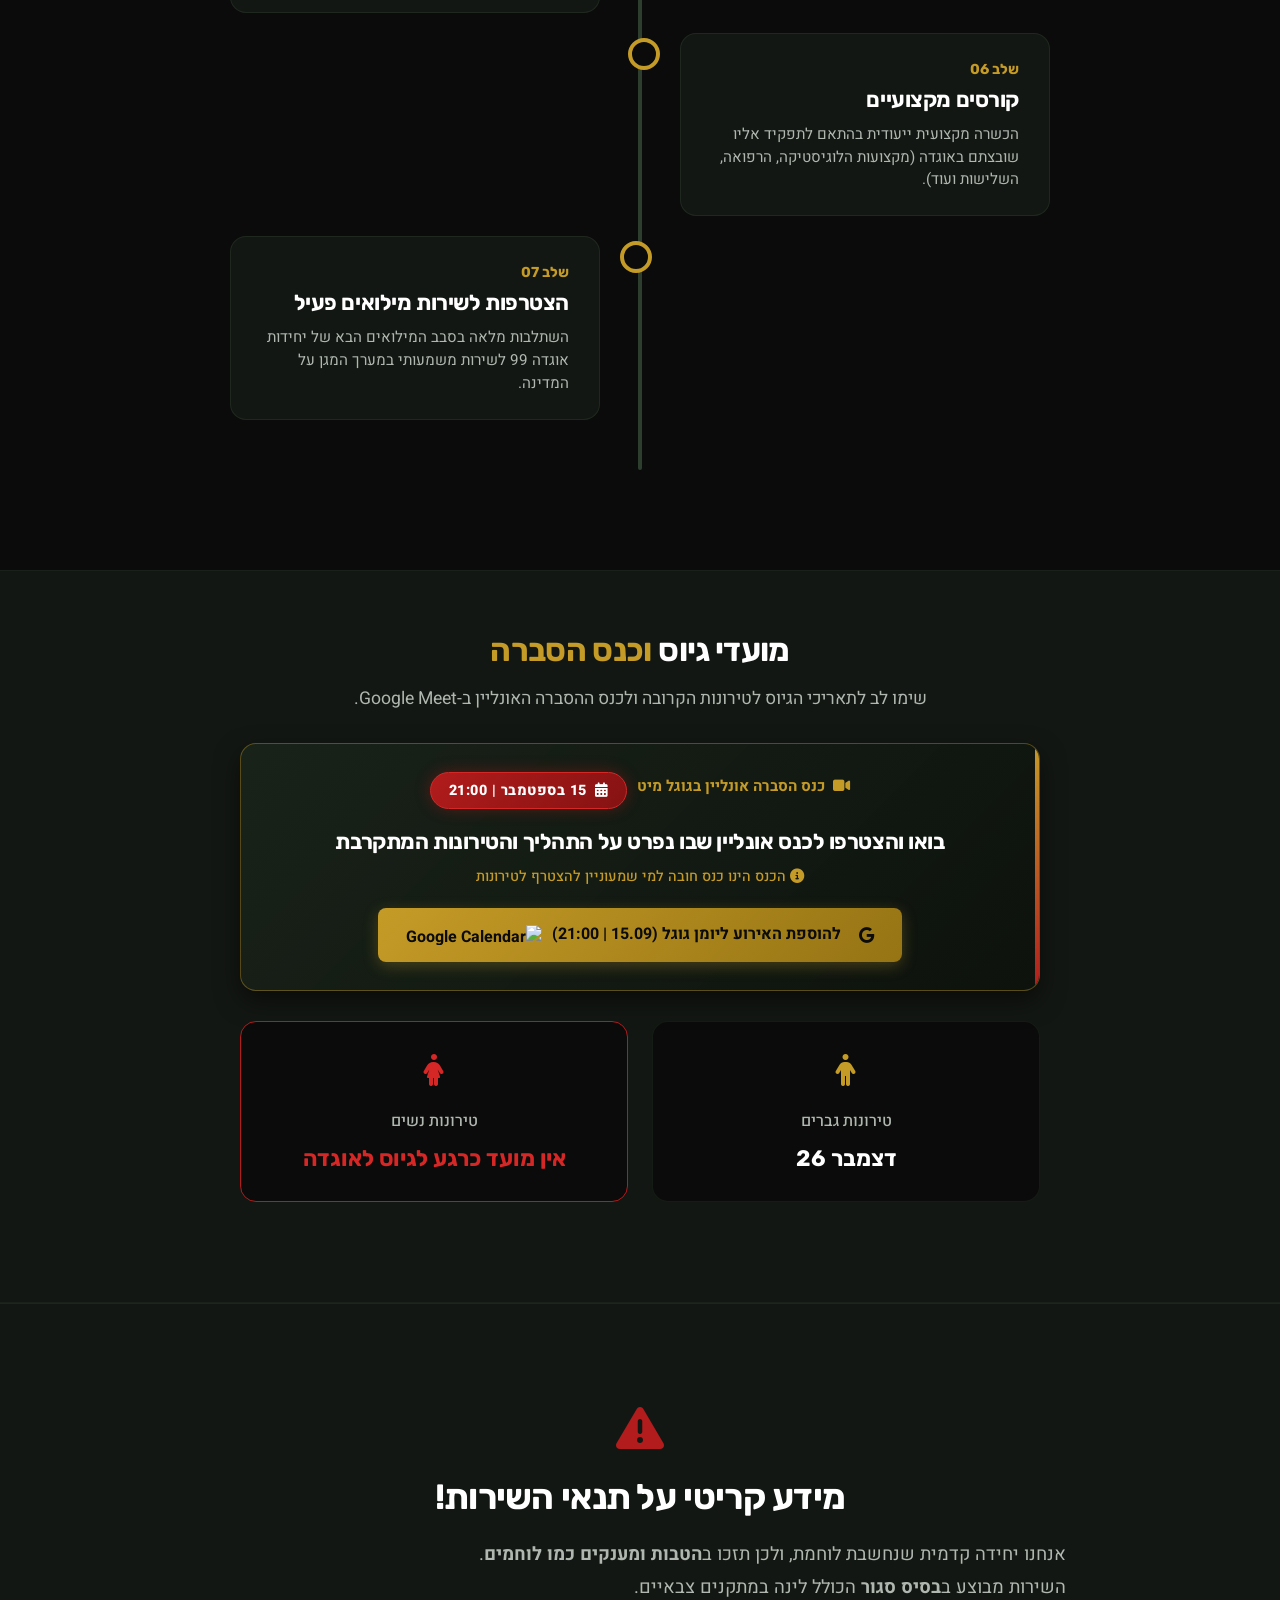
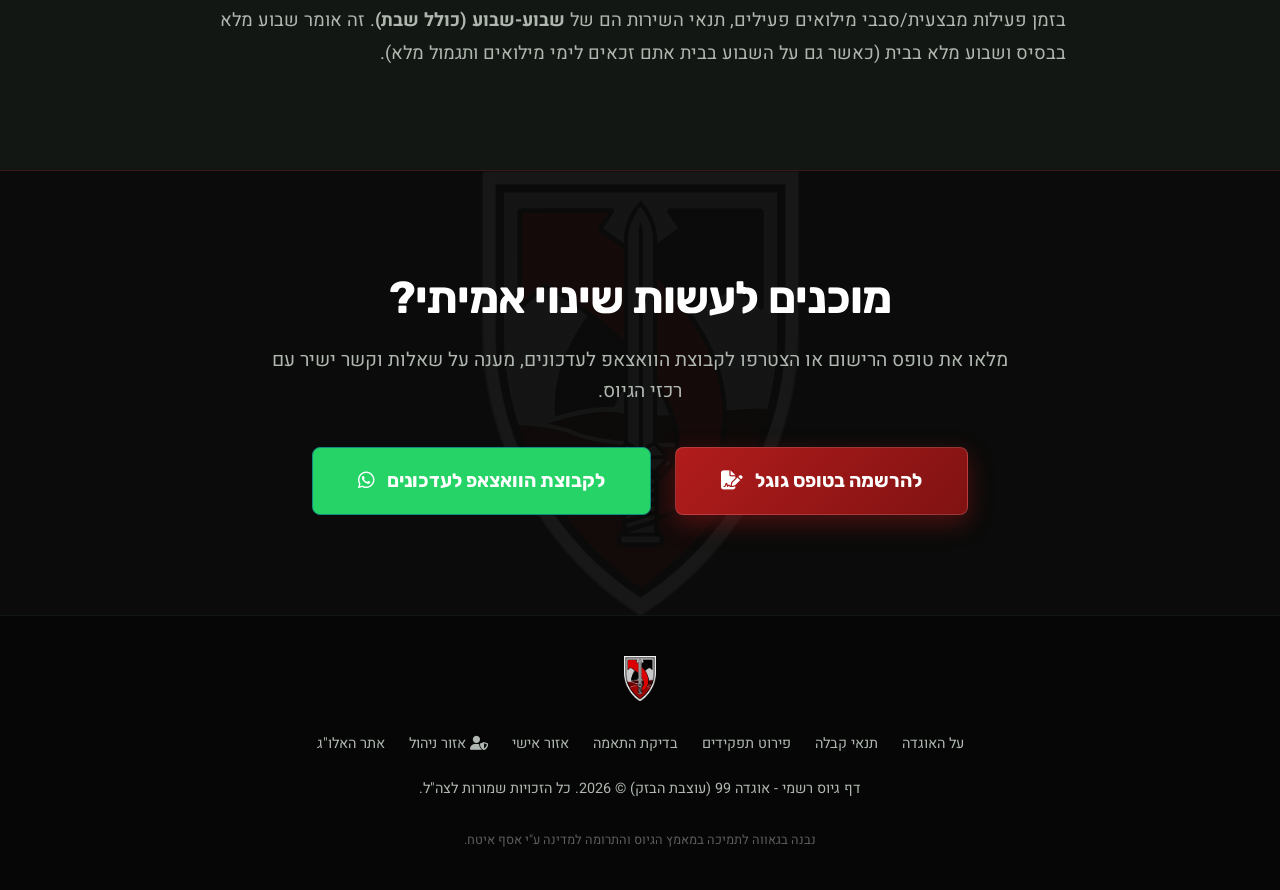
==== commit aaa8c704: "added management area which include presentation" ====
--- a/index.html
+++ b/index.html
@@ -102,6 +102,7 @@
         <li><a href="#checker" class="nav-link">בדיקת התאמה</a></li>
         <li><a href="#timeline" class="nav-link">שלבי המסלול</a></li>
         <li><a href="personal.html" class="nav-link">אזור אישי</a></li>
+        <li><a href="manage.html" class="nav-link nav-admin-link" title="אזור ניהול"><i class="fas fa-user-shield"></i> אזור ניהול</a></li>
         <li><a href="https://docs.google.com/forms/d/1YCV9Hp1XuppwhIbYarB6UV4nIiXpUxnxAxlByIyOrrk/viewform"
             target="_blank" class="nav-cta" id="nav-cta-btn">הרשמה מהירה <i class="fas fa-arrow-left"
               style="margin-right: 8px;"></i></a></li>
@@ -547,6 +548,7 @@
         <li><a href="roles.html" class="footer-link">פירוט תפקידים</a></li>
         <li><a href="#checker" class="footer-link">בדיקת התאמה</a></li>
         <li><a href="personal.html" class="footer-link">אזור אישי</a></li>
+        <li><a href="manage.html" class="footer-link"><i class="fas fa-user-shield"></i> אזור ניהול</a></li>
         <li><a href="https://www.alog99.com/" target="_blank" class="footer-link">אתר האלו"ג</a></li>
       </ul>
       <div class="footer-text">
--- a/style.css
+++ b/style.css
@@ -180,6 +180,25 @@
 
 .nav-link:hover::after, .nav-link.active::after {
   width: 100%;
+}
+
+.nav-admin-link {
+  display: inline-flex;
+  align-items: center;
+  gap: 6px;
+  color: var(--color-gold) !important;
+  opacity: 0.9;
+  transition: var(--transition-smooth);
+}
+
+.nav-admin-link:hover {
+  opacity: 1;
+  text-shadow: 0 0 10px var(--color-gold-glow);
+  transform: translateY(-1px);
+}
+
+.nav-admin-link i {
+  font-size: 0.95rem;
 }
 
 .nav-cta {
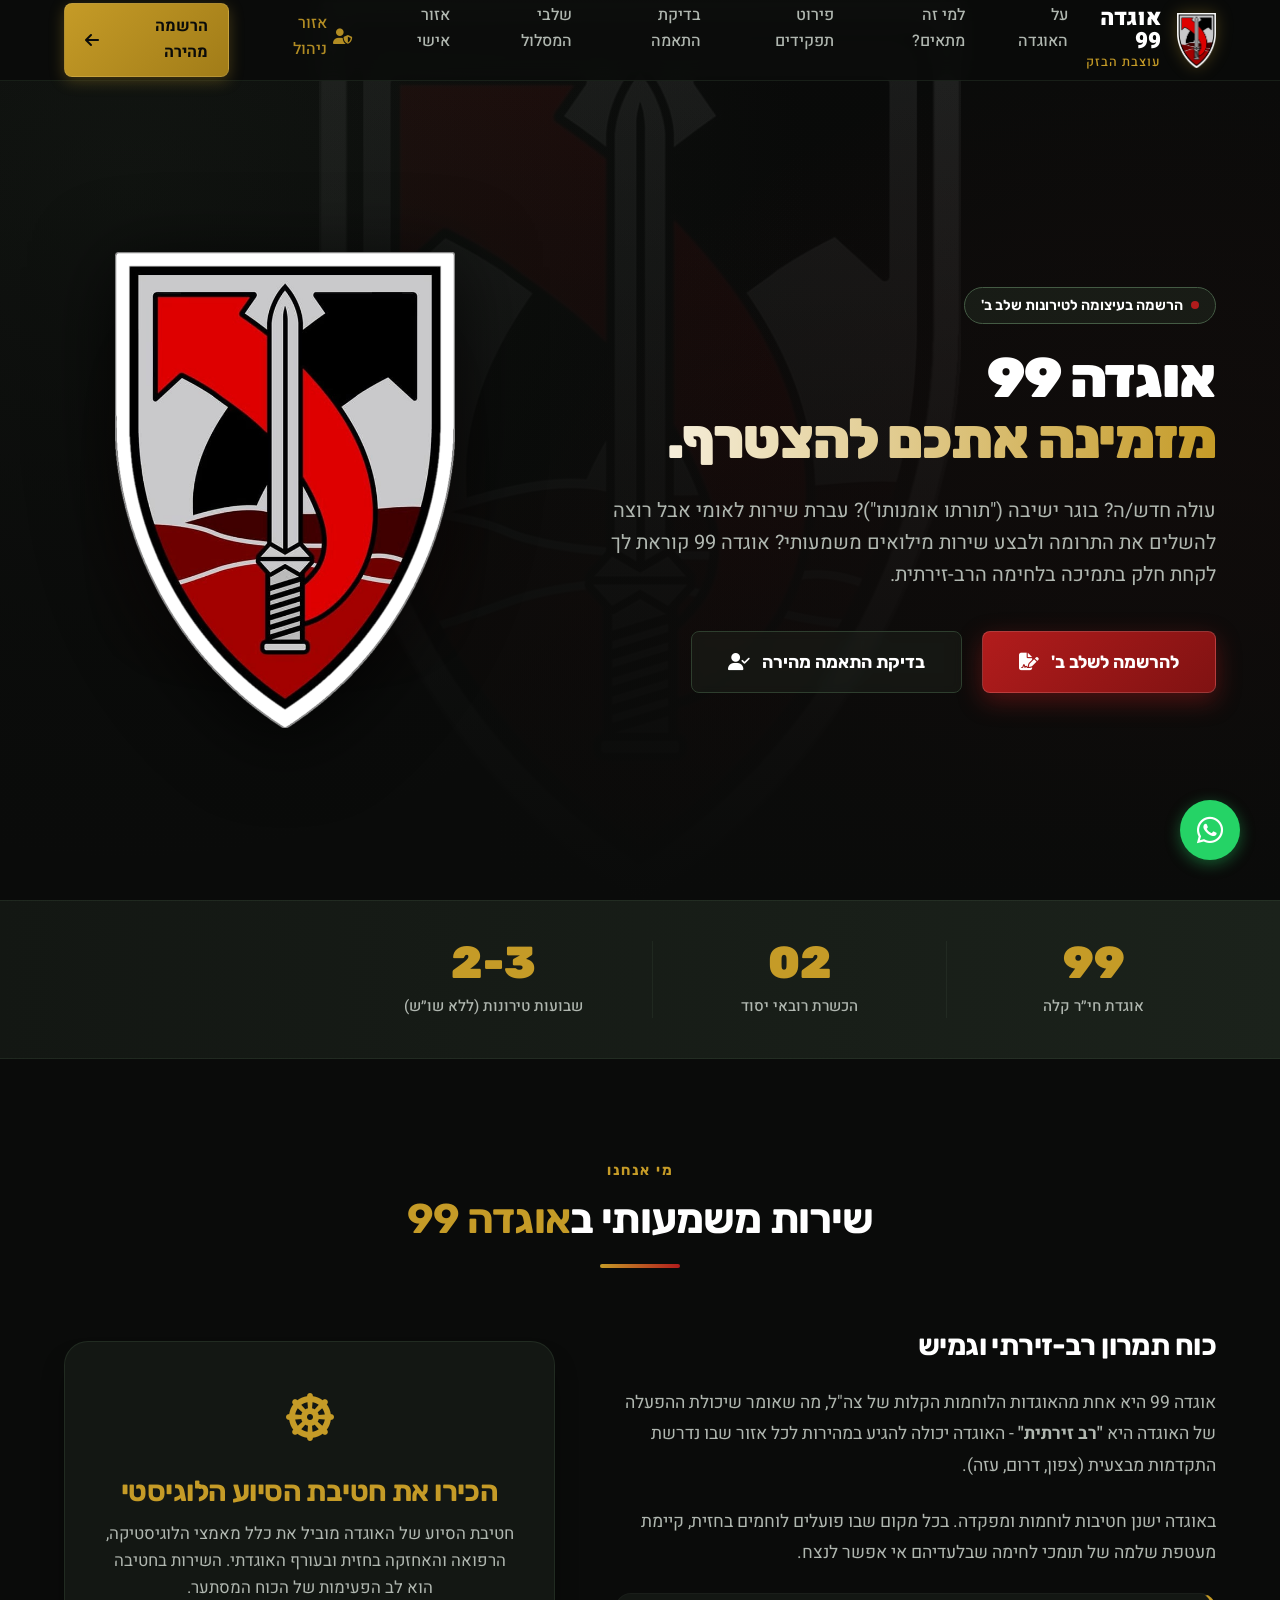
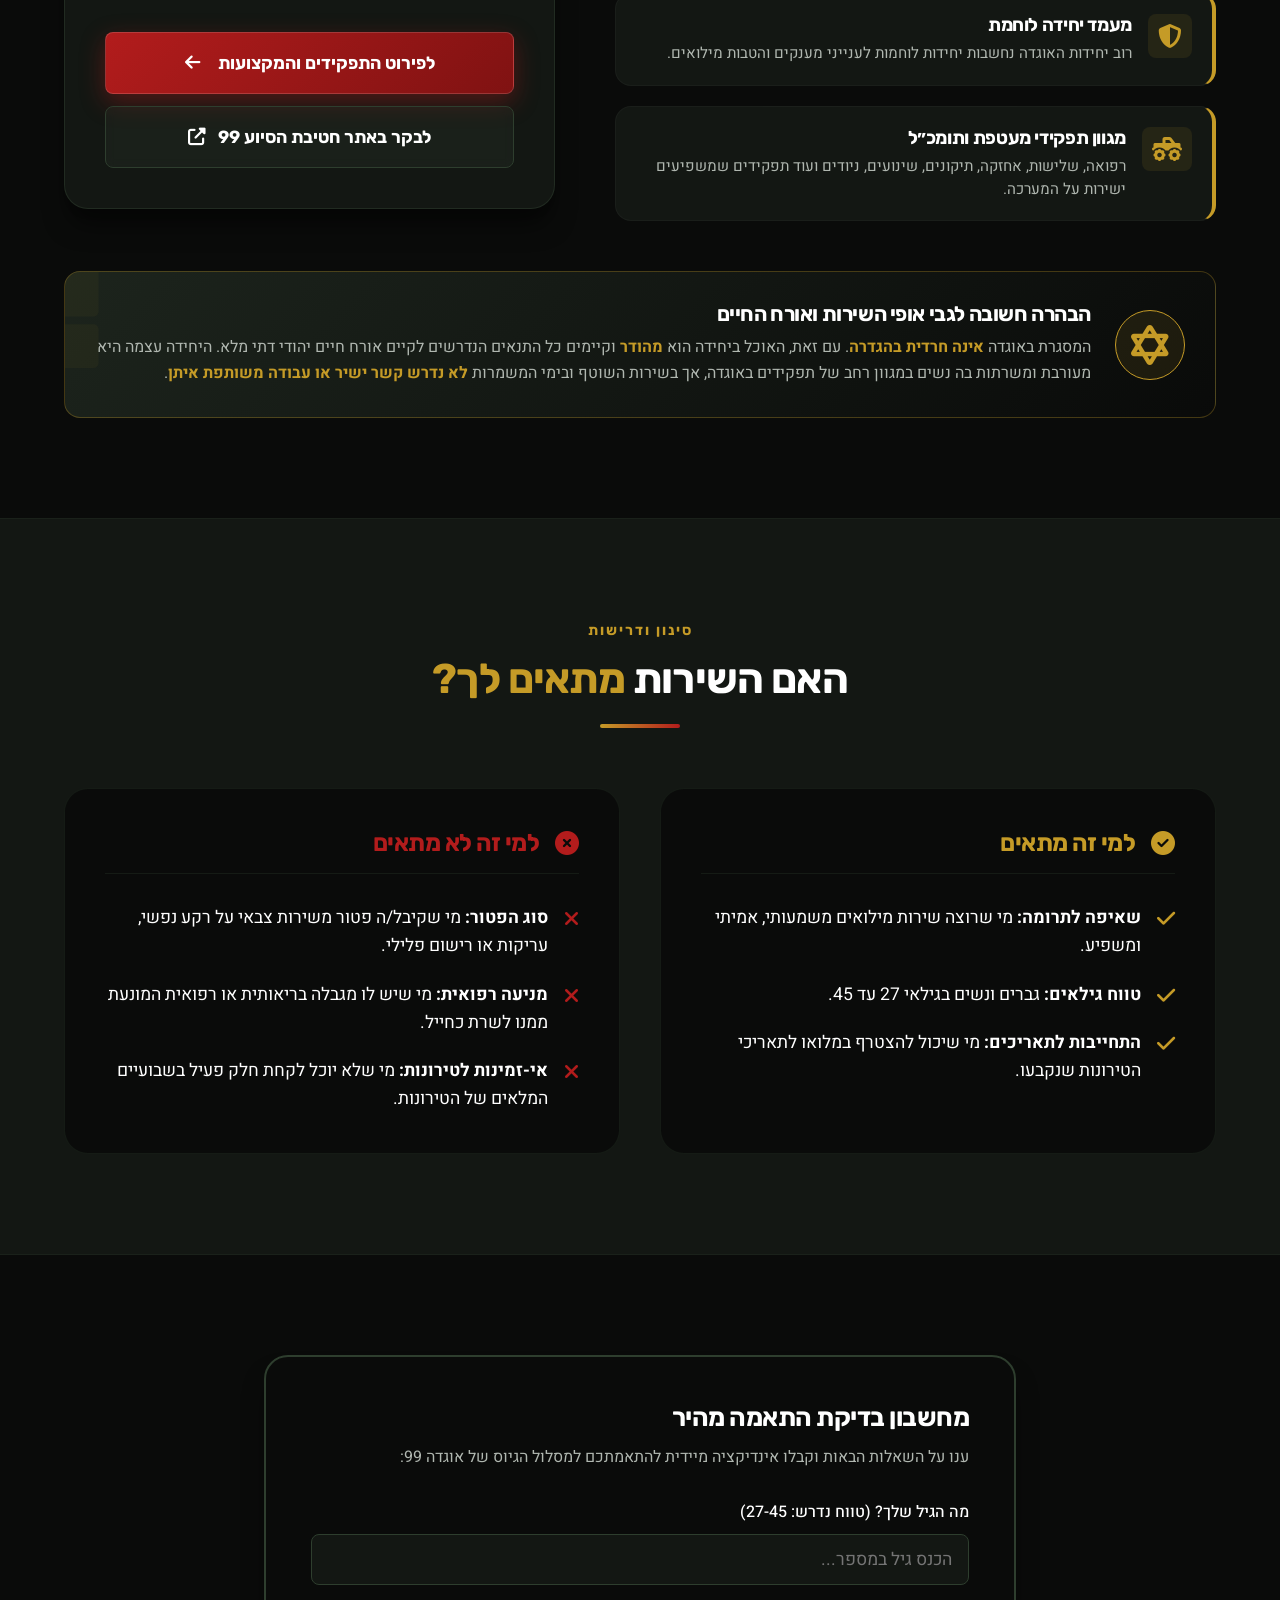
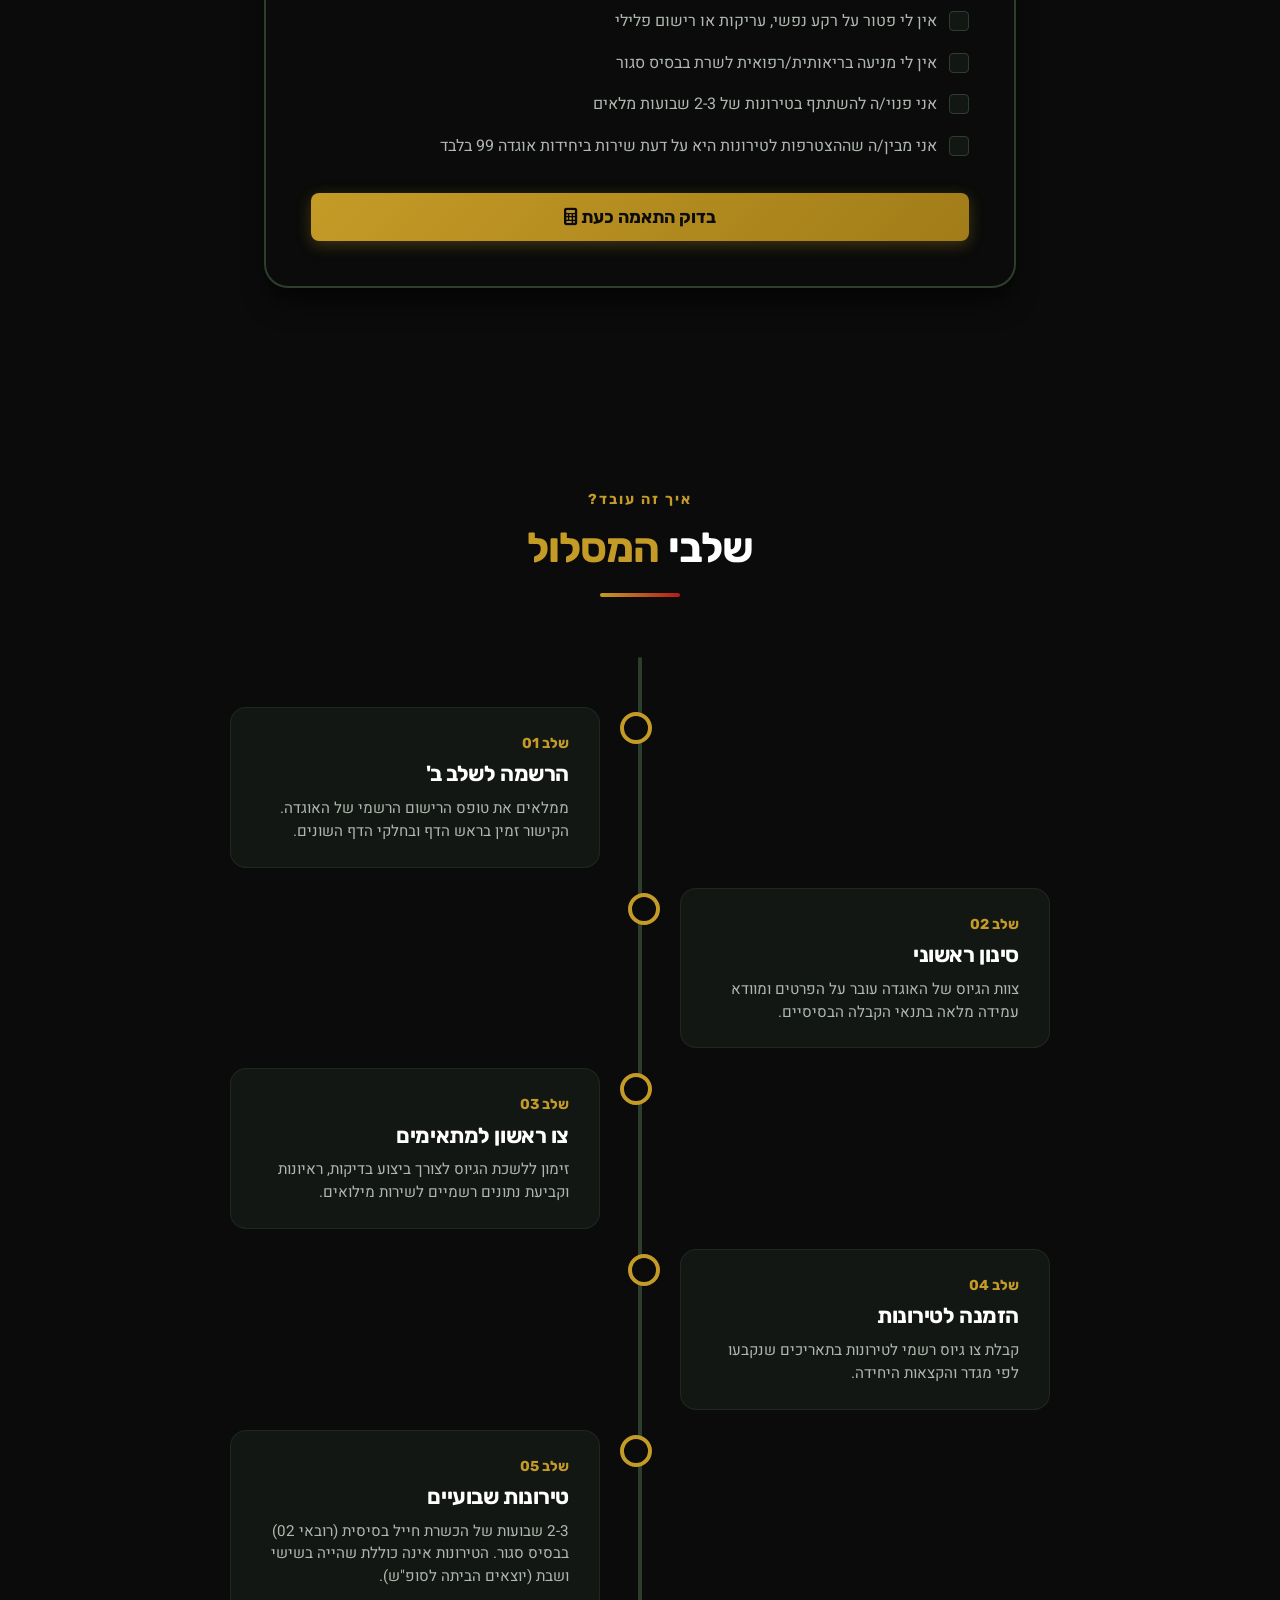
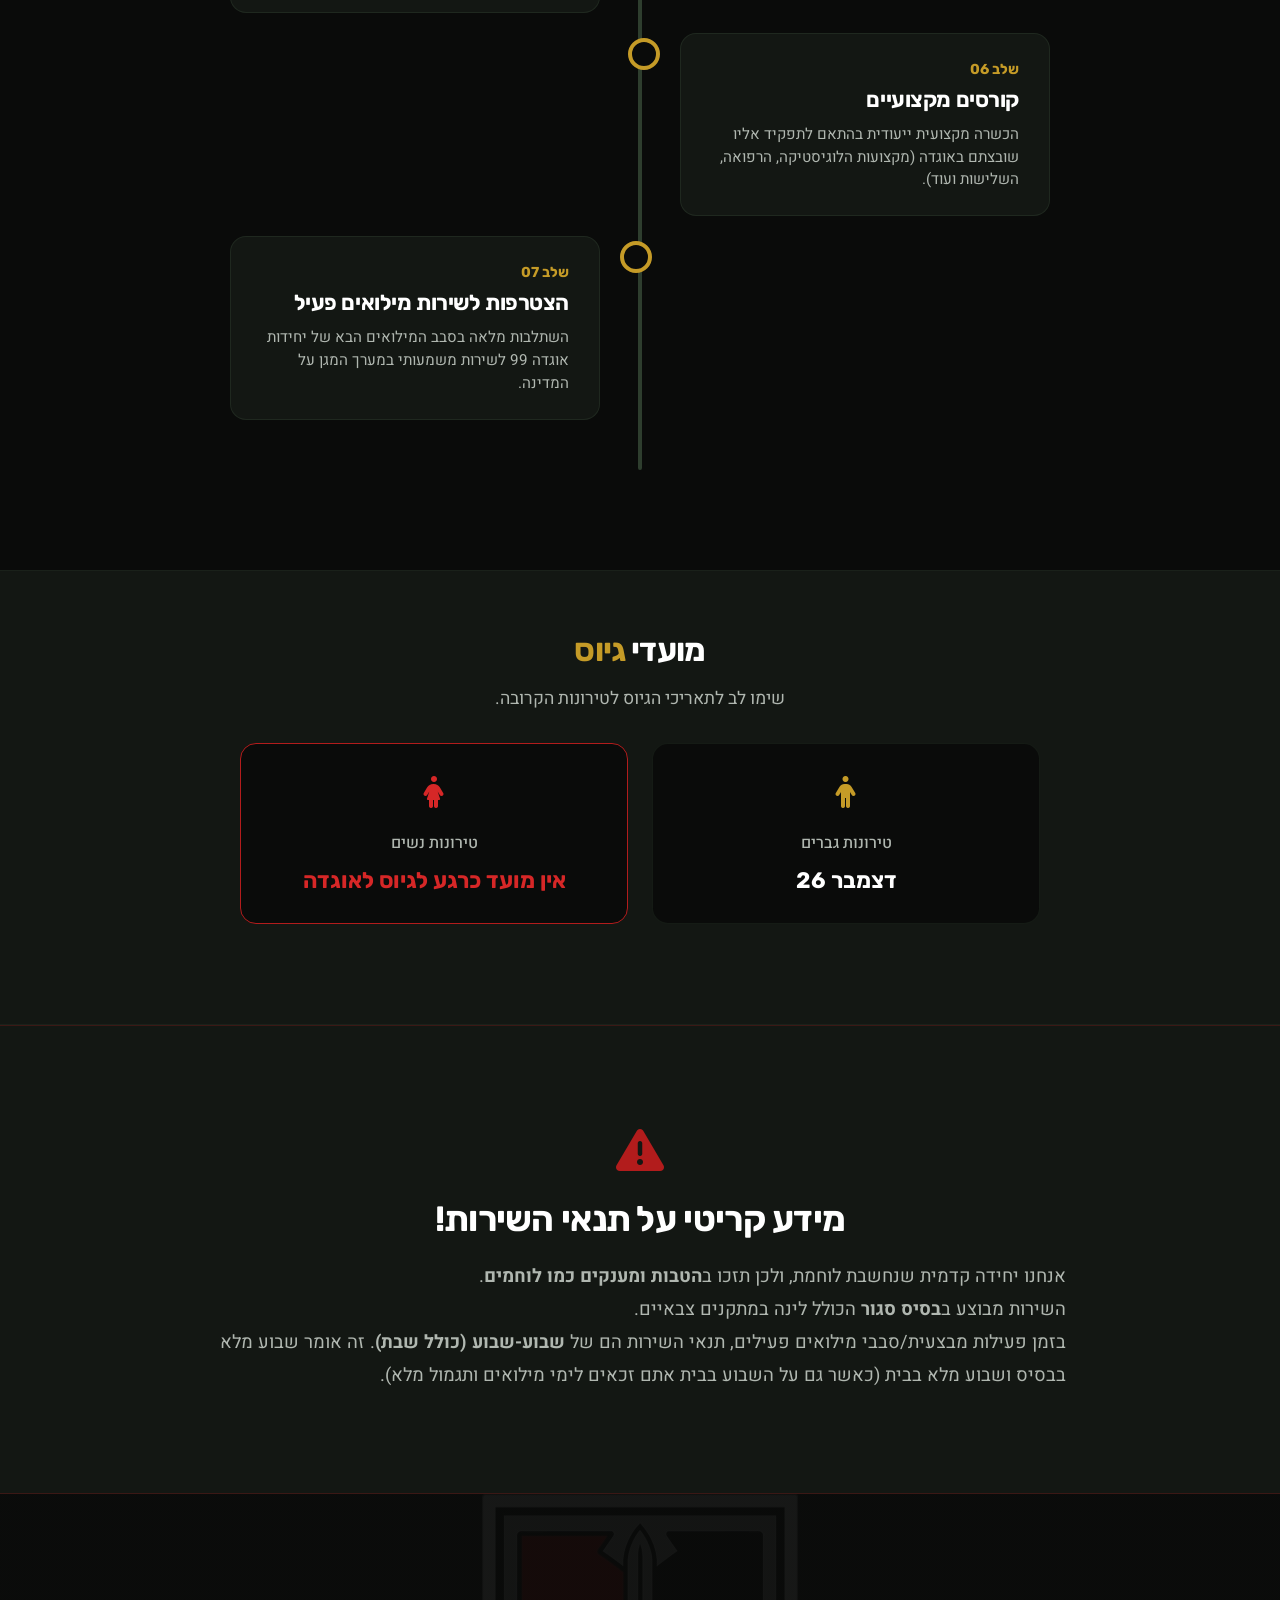
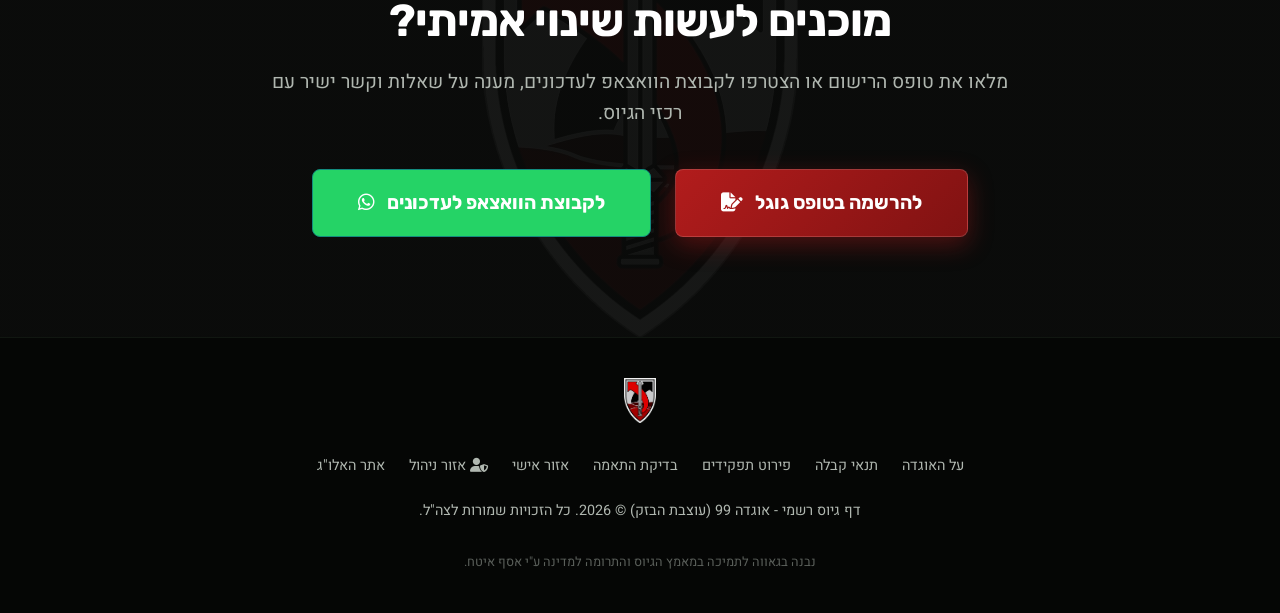
==== commit 0e604c84: "remove calender invetation" ====
--- a/index.html
+++ b/index.html
@@ -38,45 +38,6 @@
     <i class="fab fa-whatsapp"></i>
   </a>
 
-  <!-- Event Calendar Modal Announcement Popup -->
-  <div class="event-modal-overlay" id="event-modal-overlay">
-    <div class="event-modal-card" role="dialog" aria-modal="true" aria-labelledby="modal-event-title">
-      <button class="event-modal-close" id="event-modal-close-btn" aria-label="סגור">&times;</button>
-      
-      <div class="event-modal-header">
-        <div class="event-badges-wrap">
-          <span class="event-badge">
-            <i class="fas fa-video"></i> כנס הסברה אונליין בגוגל מיט
-          </span>
-          <span class="event-date-pill">
-            <i class="fas fa-calendar-alt"></i> 15 בספטמבר | 21:00
-          </span>
-        </div>
-        <h2 class="event-modal-title" id="modal-event-title">
-          בואו והצטרפו לכנס אונליין שבו נפרט על התהליך והטירונות המתקרבת
-        </h2>
-      </div>
-
-      <div class="event-modal-body">
-        <p class="event-modal-subtitle">
-          <i class="fas fa-exclamation-circle" style="margin-left: 6px;"></i> הכנס הינו כנס חובה למי שמעוניין להצטרף לטירונות
-        </p>
-
-        <div class="event-modal-cta-box">
-          <a target="_blank"
-             href="https://calendar.google.com/calendar/render?action=TEMPLATE&amp;text=%D7%9B%D7%A0%D7%A1%20%D7%96%D7%95%D7%9D%20(%D7%92%D7%95%D7%92%D7%9C%20%D7%9E%D7%99%D7%98)%20%D7%9C%D7%A7%D7%A8%D7%90%D7%AA%20%D7%98%D7%99%D7%A8%D7%95%D7%A0%D7%95%D7%AA%20%D7%A9%D7%9C%D7%91%20%D7%91%20%D7%9B%D7%A1%D7%9C%D7%95%20%D7%A4%D7%96%20-%20%D7%90%D7%95%D7%92%D7%93%D7%94%2099&amp;dates=20260915T180000Z/20260915T190000Z&amp;ctz=Asia%2FJerusalem&amp;details=%D7%9E%D7%AA%D7%A2%D7%A0%D7%99%D7%99%D7%A0%D7%99%D7%9D%20%D7%91%D7%92%D7%99%D7%95%D7%A1%20%D7%A9%D7%9C%D7%91%20%D7%91%20%D7%9C%D7%AA%D7%A4%D7%A7%D7%99%D7%93%D7%99%20%D7%9E%D7%99%D7%9C%D7%95%D7%90%D7%99%D7%9D%20%D7%9E%D7%A9%D7%9E%D7%A2%D7%95%D7%AA%D7%99%D7%99%D7%9D%3F%20%D7%94%D7%92%D7%A2%D7%AA%D7%9D%20%D7%9C%D7%9E%D7%A7%D7%95%D7%9D%20%D7%94%D7%A0%D7%9B%D7%95%D7%9F%2C%20%D7%90%D7%A0%D7%97%D7%A0%D7%95%20%D7%91%D7%90%D7%95%D7%92%D7%93%D7%94%2099%20%D7%9E%D7%A6%D7%99%D7%A2%D7%99%D7%9D%20%D7%92%D7%99%D7%95%D7%A1%20%D7%91%D7%A9%D7%9C%D7%91%20%D7%91%2C%20%D7%98%D7%99%D7%A8%D7%95%D7%A0%D7%95%D7%AA%2002%20%D7%95%D7%94%D7%9B%D7%A9%D7%A8%D7%94%20%D7%A6%D7%91%D7%90%D7%99%D7%AA%20%D7%A2%D7%9D%20%D7%A9%D7%99%D7%A8%D7%95%D7%AA%20%D7%9E%D7%99%D7%9C%D7%95%D7%90%D7%99%D7%9D%20%D7%9E%D7%A9%D7%9E%D7%A2%D7%95%D7%AA%D7%99.%0A%0A%D7%9E%D7%A6%D7%98%D7%A8%D7%A4%D7%99%D7%9D%3F%20%D7%91%D7%95%D7%90%D7%95%20%D7%9C%D7%A9%D7%9E%D7%95%D7%A2%20%D7%A2%D7%9C%20%D7%94%D7%9E%D7%A1%D7%9C%D7%95%D7%9C%20%D7%91%D7%9B%D7%A0%D7%A1%20%D7%A9%D7%9C%D7%A0%D7%95!%0A%0A%D7%94%D7%9B%D7%A0%D7%A1%20%D7%99%D7%9B%D7%99%D7%9F%20%D7%90%D7%AA%D7%9B%D7%9D%20%D7%9C%D7%98%D7%99%D7%A8%D7%95%D7%A0%D7%95%D7%AA%20%D7%95%D7%94%D7%95%D7%90%20%D7%97%D7%95%D7%91%D7%94%20%D7%9C%D7%9B%D7%9C%20%D7%9E%D7%99%20%D7%A9%D7%A8%D7%95%D7%A6%D7%94%20%D7%9C%D7%94%D7%9B%D7%A0%D7%A1%20%D7%9C%D7%98%D7%99%D7%A8%D7%95%D7%A0%D7%95%D7%AA.%0A%0A%D7%A7%D7%99%D7%A9%D7%95%D7%A8%20%D7%9C%D7%94%D7%A6%D7%98%D7%A8%D7%A4%D7%95%D7%AA%20%D7%9C%D7%9E%D7%A4%D7%92%D7%A9%20%D7%91-Google%20Meet%3A%0Ahttps%3A%2F%2Fmeet.google.com%2Frcu-otuy-qrs&amp;location=https%3A%2F%2Fmeet.google.com%2Frcu-otuy-qrs"
-             class="btn-calendar-primary" id="modal-calendar-btn">
-            <i class="fab fa-google" style="margin-left: 8px;"></i> להוספת האירוע ליומן גוגל (15.09 | 21:00)
-            <img border="0" src="https://calendar.google.com/calendar/images/ext/gc_button1_iw.gif" alt="Google Calendar" class="calendar-img-badge">
-          </a>
-        </div>
-      </div>
-
-      <div class="event-modal-footer">
-        <button class="btn-modal-dismiss" id="event-modal-dismiss-btn">המשך לאתר</button>
-      </div>
-    </div>
-  </div>
 
   <!-- Header & Navigation -->
   <header id="header">
@@ -102,7 +63,8 @@
         <li><a href="#checker" class="nav-link">בדיקת התאמה</a></li>
         <li><a href="#timeline" class="nav-link">שלבי המסלול</a></li>
         <li><a href="personal.html" class="nav-link">אזור אישי</a></li>
-        <li><a href="manage.html" class="nav-link nav-admin-link" title="אזור ניהול"><i class="fas fa-user-shield"></i> אזור ניהול</a></li>
+        <li><a href="manage.html" class="nav-link nav-admin-link" title="אזור ניהול"><i class="fas fa-user-shield"></i>
+            אזור ניהול</a></li>
         <li><a href="https://docs.google.com/forms/d/1YCV9Hp1XuppwhIbYarB6UV4nIiXpUxnxAxlByIyOrrk/viewform"
             target="_blank" class="nav-cta" id="nav-cta-btn">הרשמה מהירה <i class="fas fa-arrow-left"
               style="margin-right: 8px;"></i></a></li>
@@ -129,11 +91,6 @@
           <a href="https://docs.google.com/forms/d/1YCV9Hp1XuppwhIbYarB6UV4nIiXpUxnxAxlByIyOrrk/viewform"
             target="_blank" class="btn btn-primary" id="hero-submit-btn">
             להרשמה לשלב ב' <i class="fas fa-file-signature"></i>
-          </a>
-          <a target="_blank"
-            href="https://calendar.google.com/calendar/render?action=TEMPLATE&amp;text=%D7%9B%D7%A0%D7%A1%20%D7%96%D7%95%D7%9D%20(%D7%92%D7%95%D7%92%D7%9C%20%D7%9E%D7%99%D7%98)%20%D7%9C%D7%A7%D7%A8%D7%90%D7%AA%20%D7%98%D7%99%D7%A8%D7%95%D7%A0%D7%95%D7%AA%20%D7%A9%D7%9C%D7%91%20%D7%91%20%D7%9B%D7%A1%D7%9C%D7%95%20%D7%A4%D7%96%20-%20%D7%90%D7%95%D7%92%D7%93%D7%94%2099&amp;dates=20260915T180000Z/20260915T190000Z&amp;ctz=Asia%2FJerusalem&amp;details=%D7%9E%D7%AA%D7%A2%D7%A0%D7%99%D7%99%D7%A0%D7%99%D7%9D%20%D7%91%D7%92%D7%99%D7%95%D7%A1%20%D7%A9%D7%9C%D7%91%20%D7%91%20%D7%9C%D7%AA%D7%A4%D7%A7%D7%99%D7%93%D7%99%20%D7%9E%D7%99%D7%9C%D7%95%D7%90%D7%99%D7%9D%20%D7%9E%D7%A9%D7%9E%D7%A2%D7%95%D7%AA%D7%99%D7%99%D7%9D%3F%20%D7%94%D7%92%D7%A2%D7%AA%D7%9D%20%D7%9C%D7%9E%D7%A7%D7%95%D7%9D%20%D7%94%D7%A0%D7%9B%D7%95%D7%9F%2C%20%D7%90%D7%A0%D7%97%D7%A0%D7%95%20%D7%91%D7%90%D7%95%D7%92%D7%93%D7%94%2099%20%D7%9E%D7%A6%D7%99%D7%A2%D7%99%D7%9D%20%D7%92%D7%99%D7%95%D7%A1%20%D7%91%D7%A9%D7%9C%D7%91%20%D7%91%2C%20%D7%98%D7%99%D7%A8%D7%95%D7%A0%D7%95%D7%AA%2002%20%D7%95%D7%94%D7%9B%D7%A9%D7%A8%D7%94%20%D7%A6%D7%91%D7%90%D7%99%D7%AA%20%D7%A2%D7%9D%20%D7%A9%D7%99%D7%A8%D7%95%D7%AA%20%D7%9E%D7%99%D7%9C%D7%95%D7%90%D7%99%D7%9D%20%D7%9E%D7%A9%D7%9E%D7%A2%D7%95%D7%AA%D7%99.%0A%0A%D7%9E%D7%A6%D7%98%D7%A8%D7%A4%D7%99%D7%9D%3F%20%D7%91%D7%95%D7%90%D7%95%20%D7%9C%D7%A9%D7%9E%D7%95%D7%A2%20%D7%A2%D7%9C%20%D7%94%D7%9E%D7%A1%D7%9C%D7%95%D7%9C%20%D7%91%D7%9B%D7%A0%D7%A1%20%D7%A9%D7%9C%D7%A0%D7%95!%0A%0A%D7%94%D7%9B%D7%A0%D7%A1%20%D7%99%D7%9B%D7%99%D7%9F%20%D7%90%D7%AA%D7%9B%D7%9D%20%D7%9C%D7%98%D7%99%D7%A8%D7%95%D7%A0%D7%95%D7%AA%20%D7%95%D7%94%D7%95%D7%90%20%D7%97%D7%95%D7%91%D7%94%20%D7%9C%D7%9B%D7%9C%20%D7%9E%D7%99%20%D7%A9%D7%A8%D7%95%D7%A6%D7%94%20%D7%9C%D7%94%D7%9B%D7%A0%D7%A1%20%D7%9C%D7%98%D7%99%D7%A8%D7%95%D7%A0%D7%95%D7%AA.%0A%0A%D7%A7%D7%99%D7%A9%D7%95%D7%A8%20%D7%9C%D7%94%D7%A6%D7%98%D7%A8%D7%A4%D7%95%D7%AA%20%D7%9C%D7%9E%D7%A4%D7%92%D7%A9%20%D7%91-Google%20Meet%3A%0Ahttps%3A%2F%2Fmeet.google.com%2Frcu-otuy-qrs&amp;location=https%3A%2F%2Fmeet.google.com%2Frcu-otuy-qrs"
-            class="btn btn-gold-calendar" id="hero-calendar-btn">
-            הוספת הכנס ליומן גוגל (15.09 | 21:00) <i class="fab fa-google" style="margin-right: 6px;"></i>
           </a>
           <a href="#checker" class="btn btn-secondary" id="hero-check-btn">
             בדיקת התאמה מהירה <i class="fas fa-user-check"></i>
@@ -463,27 +420,10 @@
   <section class="action-info">
     <div class="container">
       <div class="action-card">
-        <h2 class="action-title">מועדי גיוס <span>וכנס הסברה</span></h2>
-        <p class="action-desc">שימו לב לתאריכי הגיוס לטירונות הקרובה ולכנס ההסברה האונליין ב-Google Meet.</p>
-
-        <!-- Google Meet Conference Event Banner -->
-        <div class="calendar-event-card">
-          <div class="calendar-event-badges-wrap">
-            <div class="calendar-event-badge"><i class="fas fa-video"></i> כנס הסברה אונליין בגוגל מיט</div>
-            <div class="event-date-pill"><i class="fas fa-calendar-alt"></i> 15 בספטמבר | 21:00</div>
-          </div>
-          <h3 class="calendar-event-title">בואו והצטרפו לכנס אונליין שבו נפרט על התהליך והטירונות המתקרבת</h3>
-          <p class="calendar-event-sub"><i class="fas fa-info-circle"></i> הכנס הינו כנס חובה למי שמעוניין להצטרף לטירונות</p>
-          <a target="_blank"
-             href="https://calendar.google.com/calendar/render?action=TEMPLATE&amp;text=%D7%9B%D7%A0%D7%A1%20%D7%96%D7%95%D7%9D%20(%D7%92%D7%95%D7%92%D7%9C%20%D7%9E%D7%99%D7%98)%20%D7%9C%D7%A7%D7%A8%D7%90%D7%AA%20%D7%98%D7%99%D7%A8%D7%95%D7%A0%D7%95%D7%AA%20%D7%A9%D7%9C%D7%91%20%D7%91%20%D7%9B%D7%A1%D7%9C%D7%95%20%D7%A4%D7%96%20-%20%D7%90%D7%95%D7%92%D7%93%D7%94%2099&amp;dates=20260915T180000Z/20260915T190000Z&amp;ctz=Asia%2FJerusalem&amp;details=%D7%9E%D7%AA%D7%A2%D7%A0%D7%99%D7%99%D7%A0%D7%99%D7%9D%20%D7%91%D7%92%D7%99%D7%95%D7%A1%20%D7%A9%D7%9C%D7%91%20%D7%91%20%D7%9C%D7%AA%D7%A4%D7%A7%D7%99%D7%93%D7%99%20%D7%9E%D7%99%D7%9C%D7%95%D7%90%D7%99%D7%9D%20%D7%9E%D7%A9%D7%9E%D7%A2%D7%95%D7%AA%D7%99%D7%99%D7%9D%3F%20%D7%94%D7%92%D7%A2%D7%AA%D7%9D%20%D7%9C%D7%9E%D7%A7%D7%95%D7%9D%20%D7%94%D7%A0%D7%9B%D7%95%D7%9F%2C%20%D7%90%D7%A0%D7%97%D7%A0%D7%95%20%D7%91%D7%90%D7%95%D7%92%D7%93%D7%94%2099%20%D7%9E%D7%A6%D7%99%D7%A2%D7%99%D7%9D%20%D7%92%D7%99%D7%95%D7%A1%20%D7%91%D7%A9%D7%9C%D7%91%20%D7%91%2C%20%D7%98%D7%99%D7%A8%D7%95%D7%A0%D7%95%D7%AA%2002%20%D7%95%D7%94%D7%9B%D7%A9%D7%A8%D7%94%20%D7%A6%D7%91%D7%90%D7%99%D7%AA%20%D7%A2%D7%9D%20%D7%A9%D7%99%D7%A8%D7%95%D7%AA%20%D7%9E%D7%99%D7%9C%D7%95%D7%90%D7%99%D7%9D%20%D7%9E%D7%A9%D7%9E%D7%A2%D7%95%D7%AA%D7%99.%0A%0A%D7%9E%D7%A6%D7%98%D7%A8%D7%A4%D7%99%D7%9D%3F%20%D7%91%D7%95%D7%90%D7%95%20%D7%9C%D7%A9%D7%9E%D7%95%D7%A2%20%D7%A2%D7%9C%20%D7%94%D7%9E%D7%A1%D7%9C%D7%95%D7%9C%20%D7%91%D7%9B%D7%A0%D7%A1%20%D7%A9%D7%9C%D7%A0%D7%95!%0A%0A%D7%94%D7%9B%D7%A0%D7%A1%20%D7%99%D7%9B%D7%99%D7%9F%20%D7%90%D7%AA%D7%9B%D7%9D%20%D7%9C%D7%98%D7%99%D7%A8%D7%95%D7%A0%D7%95%D7%AA%20%D7%95%D7%94%D7%95%D7%90%20%D7%97%D7%95%D7%91%D7%94%20%D7%9C%D7%9B%D7%9C%20%D7%9E%D7%99%20%D7%A9%D7%A8%D7%95%D7%A6%D7%94%20%D7%9C%D7%94%D7%9B%D7%A0%D7%A1%20%D7%9C%D7%98%D7%99%D7%A8%D7%95%D7%A0%D7%95%D7%AA.%0A%0A%D7%A7%D7%99%D7%A9%D7%95%D7%A8%20%D7%9C%D7%94%D7%A6%D7%98%D7%A8%D7%A4%D7%95%D7%AA%20%D7%9C%D7%9E%D7%A4%D7%92%D7%A9%20%D7%91-Google%20Meet%3A%0Ahttps%3A%2F%2Fmeet.google.com%2Frcu-otuy-qrs&amp;location=https%3A%2F%2Fmeet.google.com%2Frcu-otuy-qrs"
-             class="btn-calendar-action">
-             <i class="fab fa-google" style="margin-left: 8px;"></i>
-             <span>להוספת האירוע ליומן גוגל (15.09 | 21:00)</span>
-             <img border="0" src="https://calendar.google.com/calendar/images/ext/gc_button1_iw.gif" alt="Google Calendar" style="height: 20px; border-radius: 3px;">
-          </a>
-        </div>
-
-        <div class="dates-grid" style="margin-top: 30px;">
+        <h2 class="action-title">מועדי <span>גיוס</span></h2>
+        <p class="action-desc">שימו לב לתאריכי הגיוס לטירונות הקרובה.</p>
+
+        <div class="dates-grid">
           <div class="date-box">
             <span class="date-icon"><i class="fas fa-person" style="color: var(--color-gold);"></i></span>
             <div class="date-title">טירונות גברים</div>
